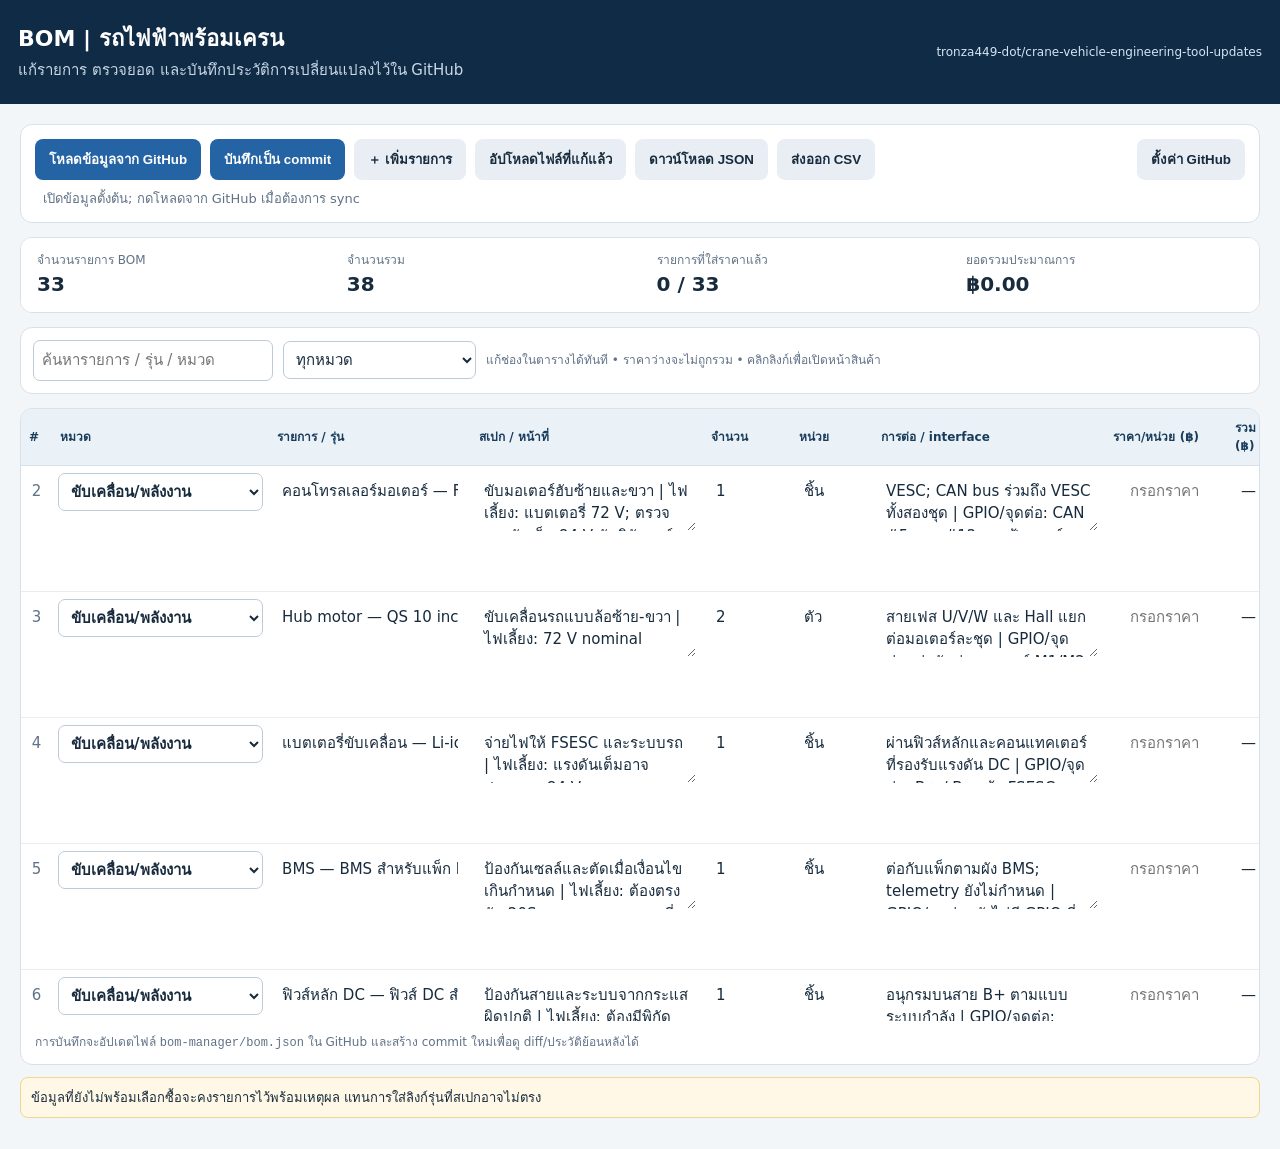
==== bom-manager/index.html @ 22870840 "BOM web: preserve manual category order, add reorder arrows and background refresh" ====
<!doctype html>
<html lang="th">
<head>
<meta charset="utf-8"><meta name="viewport" content="width=device-width,initial-scale=1">
<meta name="theme-color" content="#102b46"><title>BOM รถไฟฟ้าพร้อมเครน</title>
<style>
:root{--navy:#102b46;--blue:#2463a4;--pale:#edf4fa;--line:#d7e1eb;--ink:#172b3d;--muted:#607286;--gold:#fff0c2;--green:#e5f4e9;--red:#a73939}*{box-sizing:border-box}body{margin:0;background:#f3f6f9;color:var(--ink);font:15px/1.5 system-ui,-apple-system,"Segoe UI",sans-serif}.top{background:var(--navy);color:white;padding:22px max(18px,calc((100vw - 1440px)/2));display:flex;justify-content:space-between;align-items:center;gap:20px}.top h1{font-size:22px;margin:0}.top p{color:#c9d8e7;margin:4px 0 0}.wrap{max-width:1440px;margin:auto;padding:20px}.toolbar,.summary,.filters,.panel{background:white;border:1px solid var(--line);border-radius:12px}.toolbar{padding:14px;display:flex;gap:9px;align-items:center;flex-wrap:wrap}.toolbar .spacer{flex:1}.status{font-size:13px;color:var(--muted);padding:0 8px}.status.ok{color:#207342}.status.err{color:var(--red)}button{border:0;border-radius:8px;padding:10px 14px;font-weight:650;cursor:pointer;background:var(--blue);color:white}button.secondary{background:#e8eef4;color:var(--ink)}button.warn{background:#fff0ef;color:#8c2d2d}button:disabled{opacity:.5;cursor:wait}.summary{display:grid;grid-template-columns:repeat(4,1fr);gap:1px;overflow:hidden;margin:14px 0}.metric{padding:13px 16px;background:white}.metric span{display:block;color:var(--muted);font-size:12px}.metric strong{font-size:20px}.filters{padding:12px;display:flex;gap:10px;align-items:center;flex-wrap:wrap;margin:14px 0}input,select,textarea{font:inherit;color:var(--ink);border:1px solid #bdcbd9;border-radius:7px;padding:8px;background:white}input[type=search]{min-width:240px}.panel{overflow:hidden}.table-scroll{overflow:auto;max-height:68vh}table{border-collapse:separate;border-spacing:0;width:100%;min-width:1380px}th{background:#eaf1f7;color:#193c5b;font-size:12px;position:sticky;top:0;z-index:1;text-align:left;padding:10px 8px;border-bottom:1px solid var(--line)}td{padding:7px 6px;border-bottom:1px solid #e8edf2;vertical-align:top}tr:hover td{background:#f8fbfd}td input,td textarea{width:100%;min-width:70px;border-color:transparent;background:transparent;padding:6px}td select.category-pick{width:100%;min-width:205px;padding:8px;border:1px solid #bdcbd9;border-radius:7px;background:white;color:var(--ink);font-weight:600}td input:focus,td textarea:focus{background:white;border-color:#7fa9d1;outline:2px solid #d6e8f8}td .name{min-width:190px}td .spec{min-width:220px}td .notes{min-width:190px}td .link{min-width:190px}td .qty{width:76px}td .money{width:110px;text-align:right}.total{white-space:nowrap;text-align:right;font-variant-numeric:tabular-nums;padding:14px 8px}.rowno{text-align:center;color:var(--muted);padding:14px 6px;white-space:nowrap}.small{font-size:12px;color:var(--muted)}.foot{padding:12px 14px;color:var(--muted);font-size:12px}.modal-back{position:fixed;inset:0;background:#06152388;display:none;align-items:center;justify-content:center;padding:16px;z-index:10}.modal{background:white;border-radius:12px;max-width:560px;width:100%;padding:20px;box-shadow:0 18px 50px #0003}.modal h2{margin:0 0 8px}.modal label{display:block;margin:12px 0 4px;font-size:13px;font-weight:650}.modal input{width:100%}.modal .actions{display:flex;justify-content:flex-end;gap:8px;margin-top:16px}.notice{background:#fff8e6;border:1px solid #f0d78c;border-radius:8px;padding:10px;font-size:13px;margin:12px 0}.linkcell a{color:#0c5e9f;word-break:break-all}.hidden{display:none!important}@media(max-width:700px){.top{padding:16px;display:block}.top h1{font-size:19px}.wrap{padding:12px}.summary{grid-template-columns:repeat(2,1fr)}.status{width:100%;order:10}.toolbar .spacer{display:none}input[type=search]{width:100%}.table-scroll{max-height:none}}
</style>
</head>
<body>
<header class="top"><div><h1>BOM | รถไฟฟ้าพร้อมเครน</h1><p>แก้รายการ ตรวจยอด และบันทึกประวัติการเปลี่ยนแปลงไว้ใน GitHub</p></div><div id="repoBadge" class="small" style="color:#d4e4f4">tronza449-dot / crane-vehicle-engineering-tool-updates</div></header>
<main class="wrap">
 <section class="toolbar">
  <button id="loadBtn">โหลดข้อมูลจาก GitHub</button><button id="saveBtn">บันทึกเป็น commit</button><button class="secondary" id="addBtn">＋ เพิ่มรายการ</button><button class="secondary" id="uploadBtn">อัปโหลดไฟล์ที่แก้แล้ว</button><input id="filePick" type="file" class="hidden"><button class="secondary" id="jsonBtn">ดาวน์โหลด JSON</button><button class="secondary" id="csvBtn">ส่งออก CSV</button>
  <span class="spacer"></span><button class="secondary" id="settingsBtn">ตั้งค่า GitHub</button><span id="syncStatus" class="status">กำลังเตรียมรายการ…</span>
 </section>
 <section class="summary">
  <div class="metric"><span>จำนวนรายการ BOM</span><strong id="countMetric">—</strong></div><div class="metric"><span>จำนวนรวม</span><strong id="qtyMetric">—</strong></div><div class="metric"><span>รายการที่ใส่ราคาแล้ว</span><strong id="pricedMetric">—</strong></div><div class="metric"><span>ยอดรวมประมาณการ</span><strong id="totalMetric">—</strong></div>
 </section>
 <section class="filters"><input type="search" id="search" placeholder="ค้นหารายการ / รุ่น / หมวด"><select id="categoryFilter"><option value="">ทุกหมวด</option></select><span class="small">แก้ช่องในตารางได้ทันที • ราคาว่างจะไม่ถูกรวม • คลิกลิงก์เพื่อเปิดหน้าสินค้า</span></section>
 <section class="panel"><div class="table-scroll"><table><thead><tr><th>#</th><th>หมวด</th><th>รายการ / รุ่น</th><th>สเปก / หน้าที่</th><th>จำนวน</th><th>หน่วย</th><th>การต่อ / interface</th><th>ราคา/หน่วย (฿)</th><th>รวม (฿)</th><th>ลิงก์ซื้อ</th><th>สถานะ</th><th>หมายเหตุ</th><th></th></tr></thead><tbody id="bomBody"></tbody></table></div><div class="foot">การบันทึกจะอัปเดตไฟล์ <code>bom-manager/bom.json</code> ใน GitHub และสร้าง commit ใหม่เพื่อดู diff/ประวัติย้อนหลังได้</div></section>
 <div class="notice">ข้อมูลที่ยังไม่พร้อมเลือกซื้อจะคงรายการไว้พร้อมเหตุผล แทนการใส่ลิงก์รุ่นที่สเปกอาจไม่ตรง</div>
</main>
<div class="modal-back" id="settingsModal"><section class="modal"><h2>เชื่อมต่อ GitHub</h2><p class="small">ตั้งค่า repo/branch และ Personal Access Token สำหรับเขียน BOM ระบบจะเก็บ token ไว้ในหน่วยความจำของแท็บนี้เท่านั้น ไม่บันทึกลงไฟล์หรือ local storage</p><label for="repoInput">Repository (owner/name)</label><input id="repoInput" value="tronza449-dot/crane-vehicle-engineering-tool-updates"><label for="branchInput">Branch</label><input id="branchInput" value="main"><label for="pathInput">Path ของไฟล์ข้อมูล</label><input id="pathInput" value="bom-manager/bom.json"><label for="tokenInput">Fine-grained Personal Access Token</label><input id="tokenInput" type="password" autocomplete="off" placeholder="วาง token ที่มี Contents: Read and write"><div class="notice">สร้าง token ให้เข้าถึงเฉพาะ repository นี้ และให้สิทธิ์ Contents: Read and write เท่านั้น อย่าส่ง token ในแชตหรือใส่ในไฟล์โปรแกรม</div><div class="actions"><button class="secondary" id="cancelSettings">ปิด</button><button id="applySettings">ใช้การตั้งค่านี้</button></div></section></div>
<script>
'use strict';
const EMBEDDED_DATA={"schemaVersion":1,"project":"รถไฟฟ้าพร้อมเครน","updatedAt":"2026-10-10T11:33:31.879Z","currency":"THB","items":[{"id":"1","category":"อิเล็กทรอนิกส์/ควบคุม","name":"บอร์ดควบคุมหลัก — ESP32 DevKit ใช้โมดูล ESP-WROOM-32","spec":"อ่านรีโมทและเซนเซอร์, สั่งเอาต์พุต และสื่อสารกับ VESC | ไฟเลี้ยง: 3.3 V logic","qty":1,"unit":"ชิ้น","connection":"GPIO / I²C / CAN ผ่าน transceiver | GPIO/จุดต่อ: 21, 22, 26, 27 ใช้กับ BNO086; 25 = รีเลย์ buzzer; 33 = รีเลย์ไฟเตือน; 32 จอง; 16/17 เสนอ CAN","unitPrice":null,"link":"https://www.modulemore.com/product/128/esp32-wroom-32-dev-board-wifi-bt-ble-mcu","status":"เลือกบอร์ดแล้ว","notes":"ยืนยันรุ่น DevKit และผัง GPIO สุดท้าย"},{"id":"2","category":"ขับเคลื่อน/พลังงาน","name":"คอนโทรลเลอร์มอเตอร์ — Flipsky Dual FSESC75100 with Aluminum PCB","spec":"ขับมอเตอร์ฮับซ้ายและขวา | ไฟเลี้ยง: แบตเตอรี่ 72 V; ตรวจแรงดันเต็ม 84 V กับพิกัดบอร์ด","qty":1,"unit":"ชิ้น","connection":"VESC; CAN bus ร่วมถึง VESC ทั้งสองชุด | GPIO/จุดต่อ: CAN #5 และ #12 ตามป้ายบอร์ด; รายละเอียดสายต้องเช็กคู่มือรุ่น","unitPrice":null,"link":"https://flipsky.net/products/flipsky-dual-75100-with-aluminum-pcb-based-on-vesc-for-electric-skateboard-electric-scooter-ebike-speed-controller","status":"เลือกรุ่นแล้ว; สั่งจากผู้ผลิต","notes":"ยืนยันรุ่น/เฟิร์มแวร์/พิกัดกระแสและการต่อ CAN ของ Dual"},{"id":"3","category":"ขับเคลื่อน/พลังงาน","name":"Hub motor — QS 10 inch single-shaft, 1500 W, 72 V, 45H V2","spec":"ขับเคลื่อนรถแบบล้อซ้าย-ขวา | ไฟเลี้ยง: 72 V nominal","qty":2,"unit":"ตัว","connection":"สายเฟส U/V/W และ Hall แยกต่อมอเตอร์ละชุด | GPIO/จุดต่อ: ต่อกับช่องมอเตอร์ M1/M2 ของ FSESC","unitPrice":null,"link":"https://www.qsmotor.cc/QS205-Single-Shaft-Car-Hub-Motor45H-1500W-V2-Type-p.html","status":"เลือกสเปกแล้ว; สั่ง/ขอใบเสนอราคาจาก QS Motor","notes":"ยืนยันเอกสารรุ่นมอเตอร์และลำดับสาย Hall/เฟส"},{"id":"4","category":"ขับเคลื่อน/พลังงาน","name":"แบตเตอรี่ขับเคลื่อน — Li-ion 72 V (20S)","spec":"จ่ายไฟให้ FSESC และระบบรถ | ไฟเลี้ยง: แรงดันเต็มอาจประมาณ 84 V","qty":1,"unit":"ชิ้น","connection":"ผ่านฟิวส์หลักและคอนแทคเตอร์ที่รองรับแรงดัน DC | GPIO/จุดต่อ: B+ / B− เข้า FSESC ตามคู่มือ","unitPrice":null,"link":null,"status":"แนวทางเลือกแล้ว","notes":"ความจุ Ah, กระแสต่อเนื่อง/พีก, รูปแบบแพ็ก และผู้ขาย | ยังไม่มีลิงก์ซื้อ: ต้องกำหนด Ah, discharge current และแพ็ก/ผู้ผลิตก่อน"},{"id":"5","category":"ขับเคลื่อน/พลังงาน","name":"BMS — BMS สำหรับแพ็ก Li-ion 20S","spec":"ป้องกันเซลล์และตัดเมื่อเงื่อนไขเกินกำหนด | ไฟเลี้ยง: ต้องตรงกับ 20S และกระแสแบตเตอรี่","qty":1,"unit":"ชิ้น","connection":"ต่อกับแพ็กตามผัง BMS; telemetry ยังไม่กำหนด | GPIO/จุดต่อ: ยังไม่มี GPIO ที่ยืนยัน","unitPrice":null,"link":null,"status":"รุ่นยังไม่เลือก","notes":"กระแสต่อเนื่อง/พีก, balancing, วิธีอ่านข้อมูล | ยังไม่มีลิงก์ซื้อ: ต้องคำนวณ BMS 20S จากกระแสแพ็กและกำหนดการสื่อสารก่อน"},{"id":"6","category":"ขับเคลื่อน/พลังงาน","name":"ฟิวส์หลัก DC — ฟิวส์ DC สำหรับแบตเตอรี่ 72 V; รุ่น/ขนาด TBD","spec":"ป้องกันสายและระบบจากกระแสผิดปกติ | ไฟเลี้ยง: ต้องมีพิกัดแรงดัน DC สูงกว่าแรงดันแบตเตอรี่เต็ม","qty":1,"unit":"ชิ้น","connection":"อนุกรมบนสาย B+ ตามแบบระบบกำลัง | GPIO/จุดต่อ: แบตเตอรี่ B+ → ฟิวส์ → ระบบหลัก","unitPrice":null,"link":null,"status":"ต้องคำนวณก่อนเลือก","notes":"กระแสฟิวส์ตามสาย, BMS, FSESC และความสามารถตัดกระแส | ยังไม่มีลิงก์ซื้อ: ต้องคำนวณพิกัดฟิวส์จากสาย/กระแสลัดวงจรและแรงดัน DC ก่อน"},{"id":"7","category":"ขับเคลื่อน/พลังงาน","name":"คอนแทคเตอร์หลัก — คอนแทคเตอร์ DC; รุ่น/คอยล์ TBD","spec":"ตัด/ต่อไฟกำลังของระบบรถ | ไฟเลี้ยง: หน้าสัมผัสต้องรองรับแรงดัน DC ของแพ็ก","qty":1,"unit":"ชิ้น","connection":"Emergency stop ควบคุมวงจรคอยล์ ไม่ให้ปุ่ม E-stop รับกระแส traction โดยตรง | GPIO/จุดต่อ: วงจรคอยล์แยกจากขั้วกำลัง","unitPrice":null,"link":null,"status":"รุ่นยังไม่เลือก","notes":"พิกัด DC, กระแส, แรงดันคอยล์ และวงจร pre-charge | ยังไม่มีลิงก์ซื้อ: ต้องกำหนดกระแส DC, coil voltage และ pre-charge ก่อน"},{"id":"8","category":"ขับเคลื่อน/พลังงาน","name":"ปุ่ม Emergency stop — ปุ่ม E-stop แบบล็อกค้าง; รุ่น TBD","spec":"สั่งตัดคอยล์คอนแทคเตอร์เมื่อฉุกเฉิน | ไฟเลี้ยง: วงจรควบคุมแรงดันต่ำที่เหมาะกับคอยล์","qty":1,"unit":"ชิ้น","connection":"ต่ออนุกรมในวงจรคอยล์คอนแทคเตอร์ตามแบบที่ตรวจแล้ว | GPIO/จุดต่อ: ไม่ต่อเข้าขา GPIO เป็นอุปกรณ์ตัดกำลังหลัก","unitPrice":null,"link":null,"status":"ต้องเลือกอุปกรณ์","notes":"ชนิดหน้าสัมผัสและพิกัดวงจรคอยล์ | ยังไม่มีลิงก์ซื้อ: ต้องจับคู่หน้าสัมผัส E-stop กับคอยล์ contactor ที่เลือก"},{"id":"9","category":"อิเล็กทรอนิกส์/ควบคุม","name":"DC-DC 72 V → 5 V — AllNewStep A5330, 9–120 VDC input, 5 V 3 A output","spec":"จ่ายไฟให้ ESP32 และอุปกรณ์ 5 V | ไฟเลี้ยง: อินพุตต้องรองรับแรงดันแบตเตอรี่เต็ม","qty":1,"unit":"ชิ้น","connection":"ขาออก 5 V ไป VIN/5V ของ DevKit ตามข้อกำหนดบอร์ด | GPIO/จุดต่อ: ESP32 VIN/5V; GND ร่วมฝั่งควบคุม","unitPrice":null,"link":"https://www.allnewstep.com/product/5485/%E0%B9%82%E0%B8%A1%E0%B8%94%E0%B8%B9%E0%B8%A5%E0%B9%81%E0%B8%9B%E0%B8%A5%E0%B8%87%E0%B9%84%E0%B8%9F%E0%B8%A5%E0%B8%87-9-120vdc-%E0%B9%80%E0%B8%9B%E0%B9%87%E0%B8%99-5v-3a-dc-step-down-power-module-9-120vdc-wide-voltage-input-to-5v-high-c","status":"เลือกตัวอย่างรุ่นไว้; ยืนยันรุ่น","notes":"ตัวเลือกสินค้า: 5 V 3 A, input 9–120 VDC; 72 V Li-ion เต็มราว 84 V อยู่ในช่วง input ที่ระบุ. เป็น buck non-isolated; ตรวจพิกัดกระแสรวม/ความร้อนก่อนติดตั้ง."},{"id":"10","category":"อิเล็กทรอนิกส์/ควบคุม","name":"DC-DC 72 V → 12 V — AEI.th variant 16–120 VDC input, 12 V 3 A output","spec":"จ่ายไฟให้ไฟเตือน 12 V และโหลดควบคุมที่เหมาะสม | ไฟเลี้ยง: อินพุตต้องรองรับแรงดันแบตเตอรี่เต็ม","qty":1,"unit":"ชิ้น","connection":"จ่ายไฟให้ไฟเตือน; +12 V ผ่านฟิวส์สาขาและหน้าสัมผัส relay COM2/NO2 | GPIO/จุดต่อ: CH2 relay สั่งด้วย GPIO33; แยกจากแบตวินช์","unitPrice":null,"link":"https://shopee.co.th/Voltage-Regulator-Module-%E0%B9%82%E0%B8%A1%E0%B8%94%E0%B8%B9%E0%B8%A5%E0%B8%84%E0%B8%87%E0%B9%81%E0%B8%A3%E0%B8%87%E0%B8%94%E0%B8%B1%E0%B8%99-DC-DC-Buck-Step-Down-Converter-9-120V-to-5V-3A-16-120V-to-12V-3A-%E0%B8%A1%E0%B8%B5%E0%B8%82%E0%B8%AD%E0%B8%87%E0%B8%9E%E0%B8%A3%E0%B9%89%E0%B8%AD%E0%B8%A1%E0%B8%AA%E0%B9%88%E0%B8%87%21-i.117988183.19627205800","status":"เลือก option 12 V 3 A; ตรวจสเปก/ร้านก่อนซื้อ","notes":"เลือก option 12 V 3 A, input 16–120 V; non-isolated buck. ไฟเตือน 10 W ≈0.83 A nominal; ยืนยันกระแสเริ่มต้นและอุณหภูมิจริง. Relay contacts สวิตช์ +12 V; ห้ามป้อน 72 V เข้า relay/load branch."},{"id":"11","category":"อิเล็กทรอนิกส์/ควบคุม","name":"CAN transceiver — SN65HVD230","spec":"เชื่อม TWAI/CAN ของ ESP32 กับ CAN bus ของ VESC | ไฟเลี้ยง: VCC 3.3 V logic","qty":1,"unit":"ชิ้น","connection":"TXD/RXD ฝั่ง ESP32; CANH/CANL ต่อเป็นบัสคู่ | GPIO/จุดต่อ: GPIO16 TX และ GPIO17 RX เป็นการจัดสรรที่เสนอ; ต้องยืนยัน mapping ใน firmware","unitPrice":null,"link":"https://www.modulemore.com/product/2310/sn65hvd230-can-bus-transceiver-module","status":"รุ่นเลือกไว้; GPIO ยังเสนอ","notes":"ขา TX/RX บนบอร์ด transceiver และตำแหน่ง termination"},{"id":"12","category":"อิเล็กทรอนิกส์/ควบคุม","name":"IMU — BNO086","spec":"วัดทิศทาง/มุมเอียงเพื่อแสดงผลหรือแจ้งเตือน | ไฟเลี้ยง: ใช้แรงดันตาม breakout board","qty":1,"unit":"ชิ้น","connection":"I²C และขา INT/RST หากบอร์ดรองรับ | GPIO/จุดต่อ: SDA 21, SCL 22, RST 26, INT 27 ตามแบบเดิม","unitPrice":null,"link":"https://www.digikey.co.th/th/products/detail/sparkfun-electronics/22857/21443055","status":"เลือก breakout รุ่น BNO086; เลือกจาก DigiKey","notes":"ยืนยันรุ่น breakout, แรงดันจ่ายและชื่อขาจริง"},{"id":"13","category":"อิเล็กทรอนิกส์/ควบคุม","name":"ลิมิตสวิตช์ซ้าย-ขวา — OMRON D4N-112G","spec":"ตรวจสุดระยะหมุนเครนซ้ายและขวา | ไฟเลี้ยง: หน้าสัมผัสสวิตช์เป็น dry contact","qty":2,"unit":"ตัว","connection":"ใช้หน้าสัมผัส NC; ผ่าน optocoupler PC817 ตามแนวทางที่เลือกไว้ | GPIO/จุดต่อ: GPIO34 และ GPIO35 เป็นข้อเสนอปัจจุบัน","unitPrice":null,"link":"https://th.rs-online.com/web/p/limit-switches/6211521","status":"เลือกรุ่นแล้ว; RS มีรายการขาย","notes":"ทิศทางการกด, ขั้ว NC บนตัวจริง และทดสอบการหยุด"},{"id":"14","category":"อิเล็กทรอนิกส์/ควบคุม","name":"โมดูล Optocoupler — PC817 2-channel isolation module","spec":"แยกวงจรสัญญาณลิมิตสวิตช์จากฝั่ง ESP32 | ไฟเลี้ยง: ขา ESP32 3.3 V; ฝั่ง field ตามวงจรที่ออกแบบ","qty":1,"unit":"ชิ้น","connection":"หนึ่งช่องต่อหนึ่งลิมิต; ห้ามป้อน 12 V เข้า GPIO | GPIO/จุดต่อ: เอาต์พุตช่อง 1 → GPIO34; ช่อง 2 → GPIO35 (ข้อเสนอ)","unitPrice":null,"link":"https://www.ortech-online.com/product/2240/cm003-pc817-%E0%B9%82%E0%B8%A1%E0%B8%94%E0%B8%B9%E0%B8%A5%E0%B8%84%E0%B8%A7%E0%B8%9A%E0%B8%84%E0%B8%B8%E0%B8%A1%E0%B9%81%E0%B8%9A%E0%B8%9A%E0%B9%81%E0%B8%A2%E0%B8%81%E0%B8%81%E0%B8%A3%E0%B8%B2%E0%B8%A7%E0%B8%99%E0%B9%8C-2-%E0%B8%8A%E0%B9%88%E0%B8%AD%E0%B8%87-2-channel-optocoupler-isolation-optical-module-%E0%B8%AD%E0%B8%AD%E0%B8%9B%E0%B9%82%E0%B8%95%E0%B9%89%E0%B8%84%E0%B8%B1%E0%B8%9B%E0%B9%80","status":"เลือกโมดูล 2 ช่อง; ตรวจขั้ว/วงจรจริง","notes":"ตรวจผังขา IN/GND/OUT และตัวต้านทานบนโมดูลจริง"},{"id":"15","category":"อิเล็กทรอนิกส์/ควบคุม","name":"โมดูลรีเลย์ 3 ช่อง Optocoupler Isolation, High-trigger 3.3–7 V (SKU-00333)","spec":"รับคำสั่ง GPIO แล้วสั่งโหลดผ่านหน้าสัมผัสรีเลย์; ใช้ CH1 และ CH2, CH3 สำรอง | ไฟเลี้ยงบอร์ด: 5 V DC ที่ VCC; เผื่อกระแสเลี้ยงบอร์ดจาก DC-DC","qty":1,"unit":"ชิ้น","connection":"ESP32 GPIO25 → IN1 (CH1 buzzer); GPIO33 → IN2 (CH2 ไฟเตือน); logic GND → ESP32 GND ตามคู่มือโมดูล | โหลดต่อผ่าน COM/NO ของแต่ละช่อง; เว้น NC และ CH3","unitPrice":null,"link":"https://www.modulemore.com/product/333/relay-3ch-optocoupler-isolation-33v-5v","status":"เลือกแนวทาง/รุ่นแล้ว","notes":"ยืนยันขั้ว VCC/GND/IN และ COM/NO ตาม silk-screen ของบอร์ดจริง; โหลด DC ไม่เกิน 30 V, 7 A/ช่อง; แยกกราวด์โหลดกับ logic หากต้องการคง optocoupler isolation"},{"id":"16","category":"อิเล็กทรอนิกส์/ควบคุม","name":"ไฟเตือนหมุน DEXZON 4 นิ้ว, DC 12 V, 10 W, สีเหลือง","spec":"ไฟเตือนเมื่อระบบรถทำงาน/ตามสถานะโปรแกรม; กระแสคำนวณคร่าว ๆ 10 W ÷ 12 V ≈ 0.83 A","qty":1,"unit":"ชิ้น","connection":"12 V+ → ฟิวส์สาขาที่เลือกตามกระแสเริ่มต้น/สาย → COM2; NO2 → ไฟ +; ไฟ − → 12 V− | รีเลย์ CH2 ใช้ GPIO33; ห้ามต่อเข้ากับ 72 V","unitPrice":null,"link":"https://www.homepro.co.th/p/1236599","status":"ตัวเลือกที่คุยไว้","notes":"ตรวจพิกัดกระแสเริ่มต้นและวิธียึดโคมก่อนซื้อ; ฐานแม่เหล็กต้องยึดเพิ่มบนรถที่เคลื่อนที่; ฟิวส์และสายต้องเลือกตามกระแสจริง"},{"id":"17","category":"อิเล็กทรอนิกส์/ควบคุม","name":"Active buzzer TMB12A05, DC 3.3–5 V, <25 mA","spec":"ส่งเสียงเมื่อ ESP32 สั่งเตือน; เป็น active buzzer จึงส่งเสียงเมื่อจ่ายไฟ DC","qty":1,"unit":"ชิ้น","connection":"5 V+ (ฝั่งโหลด) → COM1; NO1 → buzzer +; buzzer − → 5 V− | รีเลย์ CH1 ใช้ GPIO25; ปล่อย NC ไว้","unitPrice":null,"link":"https://www.ab.in.th/product/1116/active-buzzer-%E0%B8%A5%E0%B8%B3%E0%B9%82%E0%B8%9E%E0%B8%87%E0%B8%AA%E0%B8%B1%E0%B8%8D%E0%B8%8D%E0%B8%B2%E0%B8%93-5v-tmb12a05","status":"ตัวเลือกที่คุยไว้","notes":"ใช้แหล่ง 5 V ตามสเปก buzzer; ถ้าต้องการแยก optocoupler เต็มรูปแบบ ห้ามรวมขั้วลบฝั่งโหลดกับ logic GND"},{"id":"18","category":"อิเล็กทรอนิกส์/ควบคุม","name":"เครื่องส่ง RC — FlySky FS-i6X","spec":"สั่งเดินหน้า/ถอยหลังและเลี้ยวรถแบบไร้สาย | ไฟเลี้ยง: แบตเตอรี่รีโมทตามรุ่น","qty":1,"unit":"ชุด/ตัว","connection":"วิทยุ 2.4 GHz ไปยัง receiver ที่เข้ากันได้ | GPIO/จุดต่อ: ช่อง RC → ESP32; mapping channel ยังไม่ยืนยัน","unitPrice":null,"link":"https://shopee.co.th/%E0%B8%A7%E0%B8%B4%E0%B8%97%E0%B8%A2%E0%B8%B8%E0%B8%9A%E0%B8%B1%E0%B8%87%E0%B8%84%E0%B8%B1%E0%B8%9A-Flysky-FS-i6X-2.4GHz10CH-%E0%B8%9E%E0%B8%A3%E0%B9%89%E0%B8%AD%E0%B8%A1%E0%B8%95%E0%B8%B1%E0%B8%A7%E0%B8%A3%E0%B8%B1%E0%B8%9A%E0%B8%AA%E0%B8%B1%E0%B8%8D%E0%B8%8D%E0%B8%B2%E0%B8%93-FS-iA6B-%E0%B9%81%E0%B8%A5%E0%B8%B0-FS-iA10B-%E0%B8%AA%E0%B8%B3%E0%B8%AB%E0%B8%A3%E0%B8%B1%E0%B8%9A%E0%B8%A3%E0%B8%96-%E0%B8%AE%E0%B8%AD-%E0%B9%80%E0%B8%84%E0%B8%A3%E0%B8%B7%E0%B9%88%E0%B8%AD%E0%B8%87%E0%B8%9A%E0%B8%B4%E0%B8%99-%E0%B9%82%E0%B8%94%E0%B8%A3%E0%B8%99%28%E0%B8%AA%E0%B9%88%E0%B8%87%E0%B8%88%E0%B8%B2%E0%B8%81%E0%B8%81%E0%B8%A3%E0%B8%B8%E0%B8%87%E0%B9%80%E0%B8%97%E0%B8%9E%29-i.553680739.26265727576","status":"ตัวเลือกที่แนะนำ; เลือกชุด FS-i6X + FS-iA6B","notes":"ยืนยัน transmitter และ failsafe settings"},{"id":"19","category":"อิเล็กทรอนิกส์/ควบคุม","name":"ตัวรับ RC — FlySky FS-iA6B (เลือกเป็นชุดคู่กับ FS-i6X)","spec":"รับคำสั่งจากรีโมทแล้วส่งให้ ESP32 | ไฟเลี้ยง: แรงดันตามคู่มือ receiver","qty":1,"unit":"ชุด/ตัว","connection":"แนะนำ output iBUS หาก receiver รุ่นที่เลือกมีให้ | GPIO/จุดต่อ: GPIO RX ยังไม่กำหนด","unitPrice":null,"link":"https://shopee.co.th/%E0%B8%A7%E0%B8%B4%E0%B8%97%E0%B8%A2%E0%B8%B8%E0%B8%9A%E0%B8%B1%E0%B8%87%E0%B8%84%E0%B8%B1%E0%B8%9A-Flysky-FS-i6X-2.4GHz10CH-%E0%B8%9E%E0%B8%A3%E0%B9%89%E0%B8%AD%E0%B8%A1%E0%B8%95%E0%B8%B1%E0%B8%A7%E0%B8%A3%E0%B8%B1%E0%B8%9A%E0%B8%AA%E0%B8%B1%E0%B8%8D%E0%B8%8D%E0%B8%B2%E0%B8%93-FS-iA6B-%E0%B9%81%E0%B8%A5%E0%B8%B0-FS-iA10B-%E0%B8%AA%E0%B8%B3%E0%B8%AB%E0%B8%A3%E0%B8%B1%E0%B8%9A%E0%B8%A3%E0%B8%96-%E0%B8%AE%E0%B8%AD-%E0%B9%80%E0%B8%84%E0%B8%A3%E0%B8%B7%E0%B9%88%E0%B8%AD%E0%B8%87%E0%B8%9A%E0%B8%B4%E0%B8%99-%E0%B9%82%E0%B8%94%E0%B8%A3%E0%B8%99%28%E0%B8%AA%E0%B9%88%E0%B8%87%E0%B8%88%E0%B8%B2%E0%B8%81%E0%B8%81%E0%B8%A3%E0%B8%B8%E0%B8%87%E0%B9%80%E0%B8%97%E0%B8%9E%29-i.553680739.26265727576","status":"ตัวเลือกที่แนะนำ; ยืนยันร้านส่งรุ่น FS-iA6B","notes":"ตรวจว่า receiver มี iBUS output ที่ใช้ได้จริง, ตั้ง failsafe ให้ตัดคำสั่งขับเมื่อสัญญาณหาย และทดสอบ output level ก่อนต่อ ESP32"},{"id":"20","category":"อิเล็กทรอนิกส์/ควบคุม","name":"บอร์ดจอ — Waveshare ESP32-S3-Touch-LCD-7B, 7-inch 1024×600","spec":"แสดงเปอร์เซ็นต์แบตเตอรี่บนรีโมท/จอ; ESP32-S3 รับ telemetry จาก ESP32 บนรถ","qty":1,"unit":"ชิ้น","connection":"ESP32 บนรถส่ง telemetry ไป ESP32-S3; วิธีส่งยังไม่เลือก | GPIO/จุดต่อ: ไม่ใช้ GPIO ของ ESP32 รถโดยตรง","unitPrice":null,"link":"https://www.waveshare.com/product/esp32-s3-lcd-7b.htm","status":"รุ่นระบุชัด; ยังเป็นตัวเลือก","notes":"บอร์ดมี ESP32-S3 ในตัว; ต้องกำหนดวิธีส่งข้อมูลและทดสอบการเชื่อมต่อก่อนซื้อ"},{"id":"21","category":"อิเล็กทรอนิกส์/ควบคุม","name":"วงจรวัดแบต/กระแส — โมดูลวัดแรงดัน/กระแสที่รองรับแพ็ก 72 V; รุ่น TBD","spec":"ให้ ESP32 ประเมินและแสดง % แบตเตอรี่ | ไฟเลี้ยง: ต้องทนแรงดันสูงสุดของแพ็กและแยกสัญญาณอย่างเหมาะสม","qty":1,"unit":"ชิ้น","connection":"ส่งข้อมูลเข้า ESP32 หรืออ่านจาก BMS หากมี protocol | GPIO/จุดต่อ: ขา ADC/การสื่อสารยังไม่กำหนด","unitPrice":null,"link":null,"status":"ต้องเลือกวิธีวัด","notes":"แนะนำกำหนดวิธีอ่านจาก BMS หรือ sensor ก่อนต่อแพ็กจริง | ยังไม่มีลิงก์ซื้อ: เลือกก่อนว่าจะอ่าน BMS หรือใช้ voltage/current sensor ที่ทน 84 V"},{"id":"22","category":"วินช์/เครน","name":"วินช์ DC — วินช์ 12 V, 1400 W ตามข้อมูลร้าน; รุ่นไม่ทราบ","spec":"ยก/ลดโหลดของเครน | ไฟเลี้ยง: 12 V; กำลังระบุ 1400 W","qty":1,"unit":"ชิ้น","connection":"ควบคุมขึ้น/ลงด้วยรีเลย์/คอนแทคเตอร์กลับขั้วหรือชุดควบคุมจากร้าน | GPIO/จุดต่อ: แยกจากการขับรถ; ยังไม่กำหนด GPIO","unitPrice":null,"link":null,"status":"สเปกร้านยังไม่พอระบุรุ่น","notes":"กระแสใช้งาน/กระแสติดขัด, remote, duty cycle, เบรก | ยังไม่มีลิงก์ซื้อ: ร้านยังไม่ระบุรุ่น/กระแส stall/duty cycle ของวินช์ 12 V 1400 W"},{"id":"23","category":"วินช์/เครน","name":"แบตเตอรี่วินช์แยก — แบตเตอรี่ 12 V แยกจากแบตเตอรี่รถ; รุ่น/ความจุ TBD","spec":"จ่ายกำลังให้วินช์ 12 V | ไฟเลี้ยง: 12 V","qty":1,"unit":"ชิ้น","connection":"ฟิวส์ใกล้ขั้วบวกและสายตามกระแสวินช์ | GPIO/จุดต่อ: ไม่ใช้ GPIO","unitPrice":null,"link":null,"status":"แนวทางเลือกไว้; รุ่นยังไม่เลือก","notes":"ชนิดแบต, Ah, กระแสจ่ายสูงสุดและการชาร์จ | ยังไม่มีลิงก์ซื้อ: ต้องกำหนดชนิดแบต 12 V, Ah และกระแสจ่ายสูงสุดให้ตรงวินช์"},{"id":"24","category":"วินช์/เครน","name":"ชุดควบคุมวินช์ — ชุดรีโมทมีสาย/ไร้สายจากร้าน หรือชุดคอนแทคเตอร์กลับขั้ว; รุ่น TBD","spec":"สั่งวินช์ขึ้น/ลง | ไฟเลี้ยง: พิกัดต้องตรงกับวินช์ 12 V 1400 W","qty":1,"unit":"ชิ้น","connection":"ใช้ชุดที่ผู้ขายยืนยันว่ารองรับรุ่นวินช์; ผังยังรอข้อมูล | GPIO/จุดต่อ: ยังไม่ต่อกับ GPIO รถ","unitPrice":null,"link":null,"status":"รอข้อมูลร้าน","notes":"รูปแบบสายควบคุม, พิกัดคอนแทคเตอร์และวิธีหยุดฉุกเฉิน | ยังไม่มีลิงก์ซื้อ: รอรุ่นวินช์และยืนยันชุดควบคุมขึ้น/ลงที่ผู้ขายรับรอง"},{"id":"25","category":"วินช์/เครน","name":"มอเตอร์หมุนเครนและไดรเวอร์ — ยังไม่สรุปรุ่น; Cytron MDDS60 เคยถูกพูดถึงแต่ยังไม่ยืนยัน","spec":"หมุนฐานเครนซ้าย/ขวา | ไฟเลี้ยง: แรงดัน/กำลัง TBD","qty":1,"unit":"ชิ้น","connection":"ต้องจับคู่ driver กับชนิดมอเตอร์และกระแส stall | GPIO/จุดต่อ: ลิมิตซ้าย/ขวา GPIO34/35 เป็นข้อเสนอ","unitPrice":null,"link":null,"status":"ยังไม่เลือก","notes":"รุ่นมอเตอร์, แรงดัน, กระแส stall, วิธีเบรก | ยังไม่มีลิงก์ซื้อ: ต้องระบุชนิด/แรงดัน/กระแส stall มอเตอร์หมุนเครนก่อนเลือก driver"},{"id":"26","category":"โครงสร้างเครื่องกล","name":"โครงรถ — กรอบเป้าหมายประมาณ 1500 × 1000 mm; เหล็กกล่อง","spec":"รองรับแบตเตอรี่ ชุดขับและเครน | ไฟเลี้ยง: ไม่เกี่ยวกับไฟเลี้ยง","qty":1,"unit":"ชุด","connection":"ยึด hub motor และล้อรองรับตามแบบกล | GPIO/จุดต่อ: ไม่มี GPIO","unitPrice":null,"link":null,"status":"แบบโครงยังพัฒนา","notes":"ขนาด/ความหนา/เกรดเหล็กและจุดยึดจริง | สั่งทำตามแบบ; ไม่ใช่อุปกรณ์สำเร็จรูป"},{"id":"27","category":"โครงสร้างเครื่องกล","name":"ล้อและชุดรองรับ — Hub tire 3.0-10; ล้อรองรับ 16 inch ตามแนวทางล่าสุด","spec":"เคลื่อนที่และรองรับน้ำหนักรถ | ไฟเลี้ยง: ไม่เกี่ยวกับไฟเลี้ยง","qty":4,"unit":"ล้อ","connection":"hub motor สองล้อขับ + ล้อรองรับสองล้อ ตามแบบที่พัฒนา | GPIO/จุดต่อ: ไม่มี GPIO","unitPrice":null,"link":null,"status":"สเปกเป้าหมาย","notes":"ยืนยันขนาดเพลา/ดุมและตำแหน่งติดตั้ง | ยังไม่มีลิงก์ซื้อ: ต้องยืนยันเพลา/ดุมและพิกัดรับน้ำหนัก"},{"id":"28","category":"โครงสร้างเครื่องกล","name":"เครนและตะกร้า — เครนยกของพร้อมตะกร้ารับโหลด; แบบ/พิกัดยังพัฒนา","spec":"ยกและขนย้ายโหลด | ไฟเลี้ยง: ไม่เกี่ยวกับไฟเลี้ยง","qty":1,"unit":"ชุด","connection":"ติดตั้งบนโครงรถ; ต้องตรวจเสถียรภาพและพิกัดยก | GPIO/จุดต่อ: ลิมิตหมุนเป็น GPIO34/35 ข้อเสนอ","unitPrice":null,"link":null,"status":"แบบยังไม่สรุป","notes":"น้ำหนักเครน พิกัดยก ระยะเอื้อม และจุดยึด | สั่งทำตามแบบ; ต้องกำหนดพิกัดยกและระยะเอื้อมก่อนทำแบบ"},{"id":"29","category":"สายไฟ/อุปกรณ์ประกอบ","name":"Inline mini blade fuse holder Littelfuse 0FHM0003ZXJS, 18 AWG","spec":"ติดตั้งอนุกรมบน +12 V ก่อน COM2","qty":1,"unit":"ชิ้น","connection":"ใส่ mini blade fuse; วางใกล้แหล่งจ่าย","unitPrice":null,"link":"https://www.digikey.co.th/en/products/detail/littelfuse-commercial-vehicle-products/0FHM0003ZXJS/29571868","status":"ตัวเลือกที่เลือก","notes":"holder ระบุ 18 AWG; ตรวจรูปแบบฟิวส์ให้ตรงกับ holder"},{"id":"30","category":"สายไฟ/อุปกรณ์ประกอบ","name":"Mini blade fuse 2 A","spec":"ค่าตั้งต้นสำหรับโหลด beacon 0.83 A nominal; ยังต้องทดสอบ inrush","qty":1,"unit":"ชิ้น","connection":"ใส่ใน holder สาย +12 V ของ beacon","unitPrice":null,"link":"https://www.c-hamtec.com/category/67/%E0%B8%9F%E0%B8%B4%E0%B8%A7%E0%B8%AA%E0%B9%8C%E0%B9%81%E0%B8%A5%E0%B8%B0-fuse-tap","status":"ค่าเริ่มต้นชั่วคราว","notes":"หน้า category มี Mini Fuse หลายค่า รวม 2 A; เลือก Mini 2 A. ถ้าขาดตอนเปิดไฟ ให้ตรวจ inrush และเลือกค่าตามคู่มือ/สาย ไม่เพิ่มค่าโดยเดา"},{"id":"31","category":"สายไฟ/อุปกรณ์ประกอบ","name":"Twin cable 2C×18 AWG (0.75 mm²), copper, 2 m","spec":"ใช้เดินโหลด 12 V beacon ในช่วงสั้นและมีการป้องกัน","qty":1,"unit":"ชิ้น","connection":"สายแดงเป็น +12 V ผ่าน fuse/relay; สายดำเป็น return ไป 12 V−","unitPrice":null,"link":"https://shopee.co.th/-2-%E0%B9%80%E0%B8%A1%E0%B8%95%E0%B8%A3-JSL-239-%E0%B8%AA%E0%B8%B2%E0%B8%A2%E0%B9%84%E0%B8%9F%E0%B8%84%E0%B8%B9%E0%B9%88-%E0%B8%94%E0%B8%B3-%E0%B9%81%E0%B8%94%E0%B8%87-2Cx18AWG-UL2468-Twin-Cable-Dynaom-%E0%B8%AA%E0%B8%B2%E0%B8%A2%E0%B8%97%E0%B8%AD%E0%B8%87%E0%B9%81%E0%B8%97%E0%B9%89-%E0%B9%84%E0%B8%9FDC-%E0%B8%95%E0%B9%88%E0%B8%AD%E0%B8%A5%E0%B8%B3%E0%B9%82%E0%B8%9E%E0%B8%87-%E0%B8%82%E0%B8%99%E0%B8%B2%E0%B8%94-18-AWG-0.75-sq.mm-8...-i.95326684.25421059661","status":"ตัวเลือกที่เลือก","notes":"เลือกความยาวตามระยะติดตั้ง; บริเวณโดนน้ำ/สั่นสะเทือนใช้สายยานยนต์และปลอกป้องกัน"},{"id":"32","category":"สายไฟ/อุปกรณ์ประกอบ","name":"Dupont jumper wire set, 2.54 mm","spec":"ใช้กับสายสัญญาณ ESP32 ↔ relay input","qty":1,"unit":"ชิ้น","connection":"GPIO25→IN1; GPIO33→IN2; GND logic→GND logic","unitPrice":null,"link":"https://www.allnewstep.com/product/136/%E0%B8%AA%E0%B8%B2%E0%B8%A2%E0%B9%84%E0%B8%9F-%E0%B8%88%E0%B8%B1%E0%B8%A1%E0%B9%80%E0%B8%9B%E0%B8%AD%E0%B8%A3%E0%B9%8C-%E0%B8%9C%E0%B8%B9%E0%B9%89-%E0%B9%80%E0%B8%A1%E0%B8%B5%E0%B8%A2-jumper-wire-%E0%B8%AA%E0%B8%B2%E0%B8%A2%E0%B9%81%E0%B8%9E-%E0%B8%9C%E0%B8%B9%E0%B9%89-%E0%B9%80%E0%B8%A1%E0%B8%B5%E0%B8%A2-%E0%B8%A2%E0%B8%B2%E0%B8%A7-20cm-40-%E0%B9%80%E0%B8%AA%E0%B9%89%E0%B8%99","status":"ตัวเลือกที่เลือก","notes":"เลือกหัว male/female ตามขั้ว header ของ relay board จริง; jumper ใช้เฉพาะ signal ไม่ใช้เดินกระแส beacon"},{"id":"33","category":"สายไฟ/อุปกรณ์ประกอบ","name":"2-pin automotive quick connector for 18–20 AWG (optional)","spec":"ถอดเปลี่ยน beacon ได้สะดวก","qty":1,"unit":"ชิ้น","connection":"ใส่คั่นระหว่าง harness รถกับสาย beacon","unitPrice":null,"link":"https://www.thianthong.com/2-pin-quick-wire-connector-for-car-led-wiring-18-20-awg-low-coltage-dc-12v-24v.html","status":"อุปกรณ์เสริม","notes":"เลือกคู่ปลั๊กให้ครบ และยืนยันพิกัดกระแส/การป้องกันน้ำก่อนติดตั้ง"}]};
const DEFAULTS={repo:'tronza449-dot/crane-vehicle-engineering-tool-updates',branch:'main',path:'bom-manager/bom.json'};
let cfg={...DEFAULTS},token='',doc={schemaVersion:1,project:'รถไฟฟ้าพร้อมเครน',currency:'THB',items:[]},remoteSha=null,dirty=false;
const $=s=>document.querySelector(s), money=n=>new Intl.NumberFormat('th-TH',{style:'currency',currency:'THB',maximumFractionDigits:2}).format(Number(n)||0);
function setStatus(msg,kind=''){const e=$('#syncStatus');e.textContent=msg;e.className='status '+kind}
function persistDraft(){try{localStorage.setItem('bom-manager-draft',JSON.stringify(doc));localStorage.setItem('bom-manager-config',JSON.stringify(cfg))}catch{}}
function markDirty(row){dirty=true;setStatus('มีการแก้ไขที่ยังไม่บันทึก','');persistDraft();if(row){const i=Number(row.dataset.i),x=doc.items[i];row.querySelector('.total').textContent=x.unitPrice==null||x.unitPrice===''?'—':money((Number(x.qty)||0)*(Number(x.unitPrice)||0))}updateMetrics()}
function escapeHtml(s){return String(s??'').replace(/[&<>"']/g,c=>({'&':'&amp;','<':'&lt;','>':'&gt;','"':'&quot;',"'":'&#39;'}[c]))}
const engineeringCategoryOrder=['โครงสร้างและเครื่องกล','ระบบขับเคลื่อน','แบตเตอรี่และไฟฟ้ากำลัง','ระบบควบคุมและสื่อสาร','เซนเซอร์และความปลอดภัย','ระบบเครนและวินช์','สายไฟและอุปกรณ์ติดตั้ง'];
function categoryRank(value){const i=engineeringCategoryOrder.indexOf(value);return i===-1?engineeringCategoryOrder.length:i}
function categories(){return [...new Set(doc.items.map(x=>x.category).filter(Boolean))].sort((a,b)=>categoryRank(a)-categoryRank(b)||a.localeCompare(b,'th'))}
function updateMetrics(){const priced=doc.items.filter(x=>x.unitPrice!=null&&x.unitPrice!==''&&Number.isFinite(Number(x.unitPrice)));$('#countMetric').textContent=doc.items.length;$('#qtyMetric').textContent=doc.items.reduce((a,x)=>a+(Number(x.qty)||0),0);$('#pricedMetric').textContent=`${priced.length} / ${doc.items.length}`;$('#totalMetric').textContent=money(priced.reduce((a,x)=>a+(Number(x.qty)||0)*(Number(x.unitPrice)||0),0))}
function render(){const q=$('#search').value.trim().toLowerCase(),cat=$('#categoryFilter').value;const cats=categories();const old=$('#categoryFilter').value;$('#categoryFilter').innerHTML='<option value="">ทุกหมวด</option>'+cats.map(c=>`<option>${escapeHtml(c)}</option>`).join('');$('#categoryFilter').value=cats.includes(old)?old:'';
 const rows=doc.items.filter(x=>(!cat||x.category===cat)&&(!q||[x.category,x.name,x.spec,x.notes,x.status,x.connection].join(' ').toLowerCase().includes(q))).sort((a,b)=>categoryRank(a.category)-categoryRank(b.category)||(a.category||'').localeCompare(b.category||'','th'));
 const categoryChoices=[...new Set([...engineeringCategoryOrder,'อื่น ๆ / รอจัดหมวด',...categories()])];
 $('#bomBody').innerHTML=rows.map(item=>{const idx=doc.items.indexOf(item);return `<tr data-i="${idx}"><td class="rowno">${idx+1}</td><td><select class="category-pick" data-k="category" aria-label="เลือกหมวดอุปกรณ์">${categoryChoices.map(c=>`<option value="${escapeHtml(c)}"${c===(item.category||'อื่น ๆ / รอจัดหมวด')?' selected':''}>${escapeHtml(c)}</option>`).join('')}</select></td><td><input class="name" data-k="name" value="${escapeHtml(item.name)}"></td><td><textarea class="spec" rows="2" data-k="spec">${escapeHtml(item.spec)}</textarea></td><td><input class="qty" type="number" min="0" step="any" data-k="qty" value="${Number(item.qty)||0}"></td><td><input data-k="unit" value="${escapeHtml(item.unit)}"></td><td><textarea class="spec" rows="2" data-k="connection">${escapeHtml(item.connection)}</textarea></td><td><input class="money" type="number" min="0" step="0.01" data-k="unitPrice" value="${item.unitPrice==null?'':Number(item.unitPrice)}" placeholder="กรอกราคา"></td><td class="total">${item.unitPrice==null||item.unitPrice===''?'—':money(Number(item.qty)*Number(item.unitPrice))}</td><td><input class="link" data-k="link" value="${escapeHtml(item.link)}" placeholder="URL สินค้า"><div class="linkcell">${/^https?:\/\//i.test(item.link||'')?`<a href="${escapeHtml(item.link)}" target="_blank" rel="noopener">เปิดลิงก์ ↗</a>`:''}</div></td><td><input data-k="status" value="${escapeHtml(item.status)}"></td><td><textarea class="notes" rows="2" data-k="notes">${escapeHtml(item.notes)}</textarea></td><td><button class="secondary move-up" title="เลื่อนรายการขึ้นในหมวด" aria-label="เลื่อนขึ้น">↑</button> <button class="secondary move-down" title="เลื่อนรายการลงในหมวด" aria-label="เลื่อนลง">↓</button> <button class="warn delete" title="ลบรายการ">ลบ</button></td></tr>`}).join('');
 updateMetrics();
}
function syncDraft(){persistDraft();dirty=true;setStatus('บันทึกฉบับร่างไว้ในเครื่องแล้ว — ยังไม่ส่ง GitHub','')}
function url(path=''){const p=(path||cfg.path).split('/').map(encodeURIComponent).join('/');return `https://api.github.com/repos/${cfg.repo}/contents/${p}?ref=${encodeURIComponent(cfg.branch)}`}
function headers(){const h={Accept:'application/vnd.github+json','X-GitHub-Api-Version':'2022-11-28'};if(token)h.Authorization=`Bearer ${token}`;return h}
function decodeBase64(b64){const bin=atob((b64||'').replace(/\n/g,''));const bytes=Uint8Array.from(bin,c=>c.charCodeAt(0));return new TextDecoder().decode(bytes)}
function encodeBase64(text){const bytes=new TextEncoder().encode(text);let bin='';for(let i=0;i<bytes.length;i+=0x8000)bin+=String.fromCharCode(...bytes.subarray(i,i+0x8000));return btoa(bin)}
function encodeBytes(bytes){let bin='';for(let i=0;i<bytes.length;i+=0x8000)bin+=String.fromCharCode(...bytes.subarray(i,i+0x8000));return btoa(bin)}
async function loadRemote(){setStatus('กำลังอ่านข้อมูลจาก GitHub…');$('#loadBtn').disabled=true;try{const res=await fetch(url(),{headers:headers(),cache:'no-store'});if(dirty&&!confirm('มีการแก้ไขที่ยังไม่บันทึก ต้องการโหลดทับฉบับที่แก้ไว้หรือไม่?')){setStatus('ยกเลิกการโหลด; เก็บฉบับแก้ไขไว้','');return}if(!res.ok)throw new Error(res.status===404?'ไม่พบไฟล์ข้อมูลใน repo':`GitHub ตอบกลับ ${res.status}`);const raw=await res.json();if(!dirty&&remoteSha===raw.sha){setStatus('ข้อมูล GitHub ล่าสุดแล้ว','ok');return}remoteSha=raw.sha;doc=JSON.parse(decodeBase64(raw.content));if(!Array.isArray(doc.items))throw new Error('รูปแบบข้อมูล BOM ไม่ถูกต้อง');dirty=false;render();persistDraft();setStatus(`โหลดจาก GitHub แล้ว • ${doc.items.length} รายการ`,'ok')}catch(e){setStatus(`โหลดไม่สำเร็จ: ${e.message}`,'err')}finally{$('#loadBtn').disabled=false}}
function diffSummary(){const old=JSON.parse(localStorage.getItem('bom-manager-last-saved')||'null');if(!old)return `BOM: update (${doc.items.length} รายการ)`;const before=new Map((old.items||[]).map(x=>[String(x.id),x]));let added=0,changed=0,removed=0;for(const x of doc.items){if(!before.has(String(x.id)))added++;else if(JSON.stringify(before.get(String(x.id)))!==JSON.stringify(x))changed++}const now=new Set(doc.items.map(x=>String(x.id)));for(const x of old.items||[])if(!now.has(String(x.id)))removed++;return `BOM: +${added} เพิ่ม, ${changed} แก้, ${removed} ลบ`}
async function saveRemote(){if(!token){openSettings();setStatus('ใส่ token เพื่อบันทึกเข้า GitHub','err');return}const b=$('#saveBtn');b.disabled=true;setStatus('กำลังบันทึกและสร้าง commit…');try{if(!remoteSha){const get=await fetch(url(),{headers:headers()});if(!get.ok)throw new Error(`อ่านไฟล์ปัจจุบันไม่ได้ (${get.status})`);remoteSha=(await get.json()).sha}doc.updatedAt=new Date().toISOString();const body={message:diffSummary(),content:encodeBase64(JSON.stringify(doc,null,2)+'\n'),sha:remoteSha,branch:cfg.branch};const res=await fetch(url('').split('?')[0],{method:'PUT',headers:{...headers(),'Content-Type':'application/json'},body:JSON.stringify(body)});const result=await res.json();if(!res.ok)throw new Error(result.message||`GitHub ตอบกลับ ${res.status}`);remoteSha=result.content?.sha||null;dirty=false;localStorage.setItem('bom-manager-last-saved',JSON.stringify(doc));persistDraft();setStatus('บันทึกสำเร็จ • commit '+(result.commit?.sha||'สร้างแล้ว').slice(0,7),'ok');if(result.commit?.html_url){const a=document.createElement('a');a.href=result.commit.html_url;a.target='_blank';a.rel='noopener';a.textContent='เปิด commit';a.style.marginLeft='8px';$('#syncStatus').append(a)}}catch(e){setStatus(`บันทึกไม่สำเร็จ: ${e.message}`,'err')}finally{b.disabled=false}}
async function uploadFileToGitHub(file){if(!token){openSettings();setStatus('ใส่ token ก่อนอัปโหลดไฟล์','err');return}if(file.size>90*1024*1024){setStatus('ไฟล์ใหญ่เกิน 90 MB สำหรับการอัปโหลดนี้','err');return}const path=prompt('ระบุ path ใน GitHub ที่จะบันทึกไฟล์',`bom-manager/${file.name}`);if(!path)return;if(path.startsWith('/')||path.split('/').includes('..')){setStatus('path ไม่ถูกต้อง','err');return}setStatus('กำลังตรวจไฟล์บน GitHub…');try{const get=await fetch(url(path),{headers:headers()});let sha=null;if(get.ok){const existing=await get.json();sha=existing.sha;if(!confirm(`ไฟล์ ${path} มีอยู่แล้ว ต้องการแทนที่และสร้าง commit หรือไม่?`))return}else if(get.status!==404)throw new Error(`ตรวจไฟล์ไม่สำเร็จ (${get.status})`);const bytes=new Uint8Array(await file.arrayBuffer());const body={message:`Upload updated file: ${path}`,content:encodeBytes(bytes),branch:cfg.branch};if(sha)body.sha=sha;const put=await fetch(url(path).split('?')[0],{method:'PUT',headers:{...headers(),'Content-Type':'application/json'},body:JSON.stringify(body)});const result=await put.json();if(!put.ok)throw new Error(result.message||`GitHub ตอบกลับ ${put.status}`);setStatus(`อัปโหลดสำเร็จ • ${path} • commit ${(result.commit?.sha||'').slice(0,7)}`,'ok');if(result.commit?.html_url){const a=document.createElement('a');a.href=result.commit.html_url;a.target='_blank';a.rel='noopener';a.textContent='เปิด commit';a.style.marginLeft='8px';$('#syncStatus').append(a)}}catch(e){setStatus(`อัปโหลดไม่สำเร็จ: ${e.message}`,'err')}}
function openSettings(){const saved=JSON.parse(localStorage.getItem('bom-manager-config')||'{}');cfg={...DEFAULTS,...saved};$('#repoInput').value=cfg.repo;$('#branchInput').value=cfg.branch;$('#pathInput').value=cfg.path;$('#tokenInput').value='';$('#settingsModal').style.display='flex'}
function download(name,data,type){const blob=new Blob([data],{type}),a=document.createElement('a');a.href=URL.createObjectURL(blob);a.download=name;a.click();setTimeout(()=>URL.revokeObjectURL(a.href),500)}
function csv(){const cols=['id','category','name','spec','qty','unit','connection','unitPrice','total','link','status','notes'];const quote=v=>'"'+String(v??'').replace(/"/g,'""')+'"';const lines=[cols.join(','),...doc.items.map(x=>cols.map(k=>quote(k==='total'?(x.unitPrice==null?'':Number(x.qty)*Number(x.unitPrice)):x[k])).join(','))];download('bom.csv','\ufeff'+lines.join('\r\n'),'text/csv;charset=utf-8')}
$('#bomBody').addEventListener('input',e=>{const el=e.target.closest('[data-k]');if(!el||el.dataset.k==='category')return;const tr=el.closest('tr'),item=doc.items[Number(tr.dataset.i)],key=el.dataset.k;item[key]=key==='qty'||key==='unitPrice'?(el.value===''?null:Number(el.value)):el.value;markDirty(tr)});
$('#bomBody').addEventListener('change',e=>{const el=e.target.closest('select[data-k="category"]');if(!el)return;const row=el.closest('tr'),item=doc.items[Number(row.dataset.i)];if(!item||item.category===el.value)return;item.category=el.value;markDirty(row);render()});
$('#bomBody').addEventListener('click',e=>{const move=e.target.closest('.move-up,.move-down');if(move){const tr=move.closest('tr'),visible=[...$('#bomBody').querySelectorAll('tr[data-i]')],pos=visible.indexOf(tr);const next=visible[pos+(move.classList.contains('move-up')?-1:1)];if(!next){setStatus('รายการอยู่สุดลำดับแล้ว');return}const a=Number(tr.dataset.i),b=Number(next.dataset.i);if(doc.items[a].category!==doc.items[b].category){setStatus('การเรียงข้ามหมวด ให้เปลี่ยนลำดับใน Desktop โหมดแสดงรายการต่อเนื่อง');return}[doc.items[a],doc.items[b]]=[doc.items[b],doc.items[a]];markDirty();render();setStatus('เปลี่ยนลำดับแล้ว • กดบันทึก Commit เพื่อซิงก์ทุกเครื่อง');return}const btn=e.target.closest('.delete');if(!btn)return;const i=Number(btn.closest('tr').dataset.i);if(confirm(`ลบรายการ “${doc.items[i].name}” ใช่ไหม?`)){doc.items.splice(i,1);markDirty();render()}});
$('#search').addEventListener('input',render);$('#categoryFilter').addEventListener('change',render);$('#loadBtn').onclick=loadRemote;$('#saveBtn').onclick=saveRemote;$('#uploadBtn').onclick=()=>$('#filePick').click();$('#filePick').onchange=e=>{const f=e.target.files?.[0];if(f)uploadFileToGitHub(f);e.target.value=''};$('#settingsBtn').onclick=openSettings;$('#cancelSettings').onclick=()=>$('#settingsModal').style.display='none';$('#applySettings').onclick=()=>{const repo=$('#repoInput').value.trim(),branch=$('#branchInput').value.trim(),path=$('#pathInput').value.trim();if(!/^[\w.-]+\/[\w.-]+$/.test(repo)||!branch||!path){alert('ตรวจ owner/repository, branch และ path อีกครั้ง');return}cfg={repo,branch,path};token=$('#tokenInput').value.trim();localStorage.setItem('bom-manager-config',JSON.stringify(cfg));$('#repoBadge').textContent=repo;remoteSha=null;$('#settingsModal').style.display='none';setStatus(token?'เชื่อมต่อ token ในแท็บนี้แล้ว':'ตั้งค่า repo แล้ว; โหลดได้ แต่ต้องใส่ token ก่อนบันทึก','ok')};$('#addBtn').onclick=()=>{doc.items.push({id:String(doc.items.length+1),category:'อื่น ๆ / รอจัดหมวด',name:'รายการใหม่',spec:'',qty:1,unit:'ชิ้น',connection:'',unitPrice:null,link:'',status:'ยังไม่เลือก',notes:''});markDirty();render()};$('#jsonBtn').onclick=()=>download('bom.json',JSON.stringify(doc,null,2)+'\n','application/json');$('#csvBtn').onclick=csv;
(async()=>{try{const cfgSaved=JSON.parse(localStorage.getItem('bom-manager-config')||'{}');cfg={...DEFAULTS,...cfgSaved};$('#repoBadge').textContent=cfg.repo;const r=await fetch(url(),{cache:'no-store'});if(!r.ok)throw Error('offline');const j=await r.json();remoteSha=j.sha;const remote=JSON.parse(decodeBase64(j.content));const draftRaw=localStorage.getItem('bom-manager-draft');doc=remote;dirty=false;if(draftRaw){const draft=JSON.parse(draftRaw);if(JSON.stringify(draft.items)!==JSON.stringify(remote.items)&&confirm('พบฉบับร่างที่ยังไม่บันทึกจากครั้งก่อน ต้องการกู้คืนหรือไม่?')){doc=draft;dirty=true;setStatus('กู้คืนฉบับร่างในเครื่องแล้ว — ยังไม่ส่ง GitHub','')}else{setStatus(`โหลด BOM จาก GitHub แล้ว • ${doc.items.length} รายการ`,'ok')}}else{setStatus(`โหลด BOM จาก GitHub แล้ว • ${doc.items.length} รายการ`,'ok')}localStorage.setItem('bom-manager-last-saved',JSON.stringify(remote));persistDraft()}catch{try{const draft=localStorage.getItem('bom-manager-draft');if(draft){doc=JSON.parse(draft);setStatus('เปิดฉบับร่างที่บันทึกไว้ในเครื่อง','')}else{doc=structuredClone(EMBEDDED_DATA);setStatus('เปิดข้อมูลตั้งต้น; กดโหลดจาก GitHub เมื่อต้องการ sync','')}}catch(e){setStatus('อ่านข้อมูลเริ่มต้นไม่สำเร็จ','err')}}render()})();
 // Check GitHub automatically while the page stays active.
 setInterval(()=>{if(!dirty&&!document.hidden)loadRemote()},120000);
</script>
</body></html>
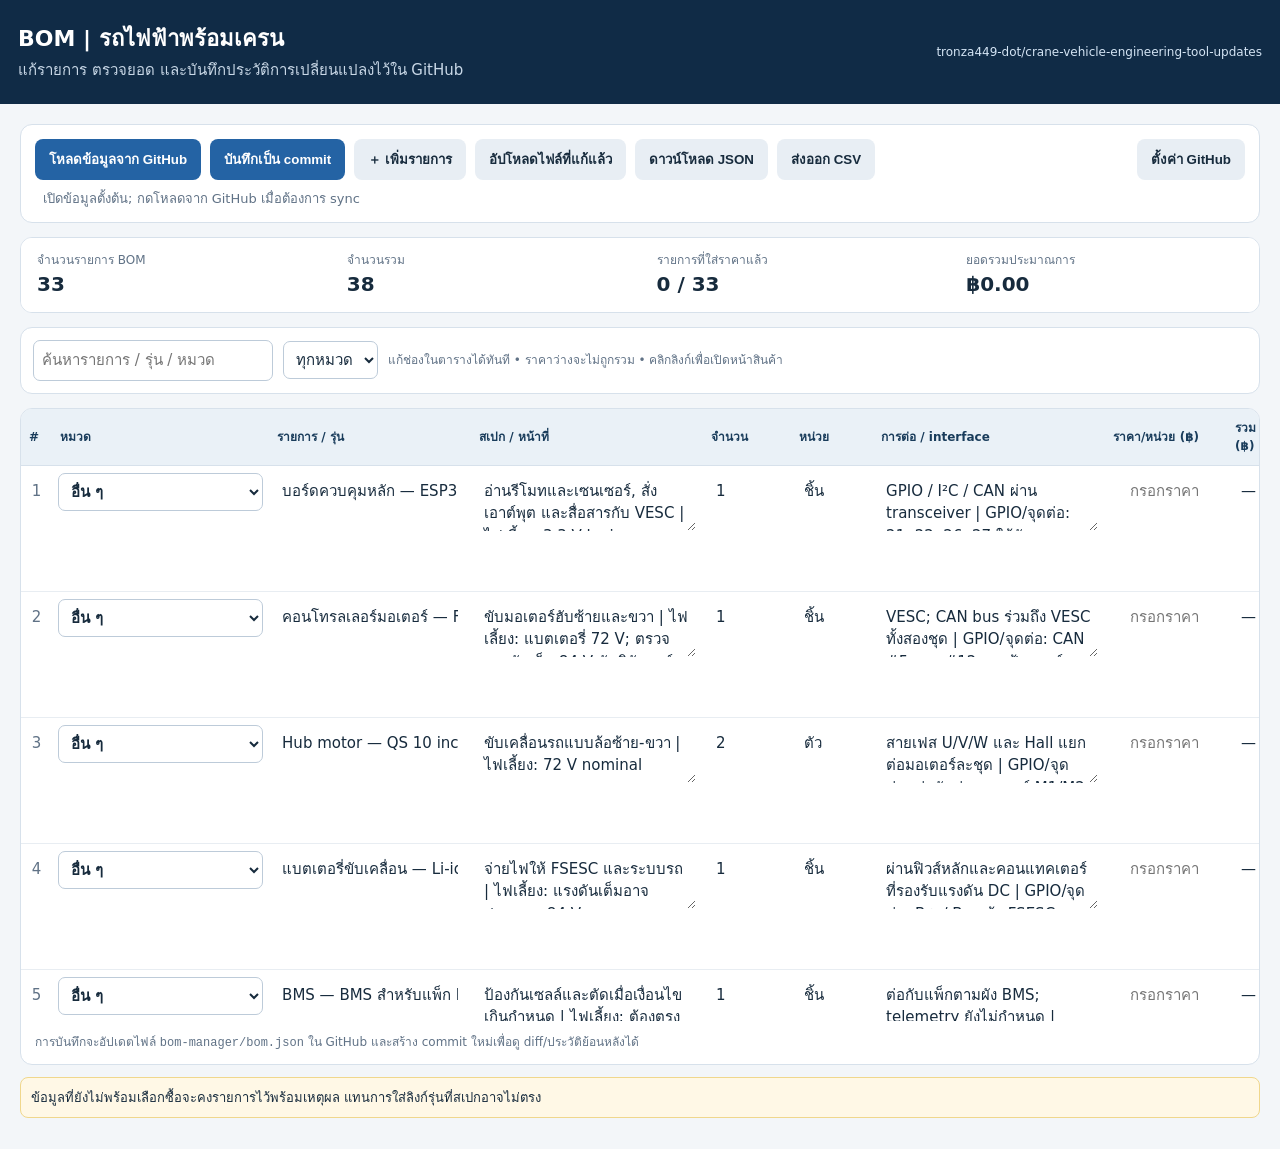
==== commit 3a162a72: "feat(web-bom): use three major category options consistently with desktop" ====
--- a/bom-manager/index.html
+++ b/bom-manager/index.html
@@ -32,13 +32,22 @@
 function persistDraft(){try{localStorage.setItem('bom-manager-draft',JSON.stringify(doc));localStorage.setItem('bom-manager-config',JSON.stringify(cfg))}catch{}}
 function markDirty(row){dirty=true;setStatus('มีการแก้ไขที่ยังไม่บันทึก','');persistDraft();if(row){const i=Number(row.dataset.i),x=doc.items[i];row.querySelector('.total').textContent=x.unitPrice==null||x.unitPrice===''?'—':money((Number(x.qty)||0)*(Number(x.unitPrice)||0))}updateMetrics()}
 function escapeHtml(s){return String(s??'').replace(/[&<>"']/g,c=>({'&':'&amp;','<':'&lt;','>':'&gt;','"':'&quot;',"'":'&#39;'}[c]))}
-const engineeringCategoryOrder=['โครงสร้างและเครื่องกล','ระบบขับเคลื่อน','แบตเตอรี่และไฟฟ้ากำลัง','ระบบควบคุมและสื่อสาร','เซนเซอร์และความปลอดภัย','ระบบเครนและวินช์','สายไฟและอุปกรณ์ติดตั้ง'];
-function categoryRank(value){const i=engineeringCategoryOrder.indexOf(value);return i===-1?engineeringCategoryOrder.length:i}
-function categories(){return [...new Set(doc.items.map(x=>x.category).filter(Boolean))].sort((a,b)=>categoryRank(a)-categoryRank(b)||a.localeCompare(b,'th'))}
+const engineeringCategoryOrder=['เครื่องกล','ไฟฟ้า','อิเล็กทรอนิกส์'];
+const uncategorized='อื่น ๆ';
+const legacyCategoryMap={
+ 'โครงสร้างและเครื่องกล':'เครื่องกล','ระบบเครนและวินช์':'เครื่องกล',
+ 'ระบบขับเคลื่อน':'ไฟฟ้า','แบตเตอรี่และไฟฟ้ากำลัง':'ไฟฟ้า','สายไฟและอุปกรณ์ติดตั้ง':'ไฟฟ้า',
+ 'ระบบควบคุมและสื่อสาร':'อิเล็กทรอนิกส์','เซนเซอร์และความปลอดภัย':'อิเล็กทรอนิกส์',
+ 'อิเล็กทรอนิกส์และระบบควบคุม':'อิเล็กทรอนิกส์','อื่น ๆ / รอจัดหมวด':uncategorized,
+ 'Mechanical':'เครื่องกล','Electrical':'ไฟฟ้า','Electronics':'อิเล็กทรอนิกส์','Power':'ไฟฟ้า'
+};
+function normalizeCategory(value){const raw=String(value||'').trim();return engineeringCategoryOrder.includes(raw)||raw===uncategorized?raw:(legacyCategoryMap[raw]||uncategorized)}
+function categoryRank(value){const i=engineeringCategoryOrder.indexOf(normalizeCategory(value));return i===-1?engineeringCategoryOrder.length:i}
+function categories(){return [...new Set(doc.items.map(x=>normalizeCategory(x.category)))].sort((a,b)=>categoryRank(a)-categoryRank(b)||a.localeCompare(b,'th'))}
 function updateMetrics(){const priced=doc.items.filter(x=>x.unitPrice!=null&&x.unitPrice!==''&&Number.isFinite(Number(x.unitPrice)));$('#countMetric').textContent=doc.items.length;$('#qtyMetric').textContent=doc.items.reduce((a,x)=>a+(Number(x.qty)||0),0);$('#pricedMetric').textContent=`${priced.length} / ${doc.items.length}`;$('#totalMetric').textContent=money(priced.reduce((a,x)=>a+(Number(x.qty)||0)*(Number(x.unitPrice)||0),0))}
-function render(){const q=$('#search').value.trim().toLowerCase(),cat=$('#categoryFilter').value;const cats=categories();const old=$('#categoryFilter').value;$('#categoryFilter').innerHTML='<option value="">ทุกหมวด</option>'+cats.map(c=>`<option>${escapeHtml(c)}</option>`).join('');$('#categoryFilter').value=cats.includes(old)?old:'';
- const rows=doc.items.filter(x=>(!cat||x.category===cat)&&(!q||[x.category,x.name,x.spec,x.notes,x.status,x.connection].join(' ').toLowerCase().includes(q))).sort((a,b)=>categoryRank(a.category)-categoryRank(b.category)||(a.category||'').localeCompare(b.category||'','th'));
- const categoryChoices=[...new Set([...engineeringCategoryOrder,'อื่น ๆ / รอจัดหมวด',...categories()])];
+function render(){const q=$('#search').value.trim().toLowerCase();doc.items.forEach(item=>{item.category=normalizeCategory(item.category)});const old=$('#categoryFilter').value;const cats=categories();$('#categoryFilter').innerHTML='<option value="">ทุกหมวด</option>'+cats.map(c=>`<option>${escapeHtml(c)}</option>`).join('');$('#categoryFilter').value=cats.includes(old)?old:'';const cat=$('#categoryFilter').value;
+ const rows=doc.items.filter(x=>(!cat||normalizeCategory(x.category)===cat)&&(!q||[normalizeCategory(x.category),x.name,x.spec,x.notes,x.status,x.connection].join(' ').toLowerCase().includes(q))).sort((a,b)=>categoryRank(a.category)-categoryRank(b.category)||(a.category||'').localeCompare(b.category||'','th'));
+ const categoryChoices=[...engineeringCategoryOrder,uncategorized];
  $('#bomBody').innerHTML=rows.map(item=>{const idx=doc.items.indexOf(item);return `<tr data-i="${idx}"><td class="rowno">${idx+1}</td><td><select class="category-pick" data-k="category" aria-label="เลือกหมวดอุปกรณ์">${categoryChoices.map(c=>`<option value="${escapeHtml(c)}"${c===(item.category||'อื่น ๆ / รอจัดหมวด')?' selected':''}>${escapeHtml(c)}</option>`).join('')}</select></td><td><input class="name" data-k="name" value="${escapeHtml(item.name)}"></td><td><textarea class="spec" rows="2" data-k="spec">${escapeHtml(item.spec)}</textarea></td><td><input class="qty" type="number" min="0" step="any" data-k="qty" value="${Number(item.qty)||0}"></td><td><input data-k="unit" value="${escapeHtml(item.unit)}"></td><td><textarea class="spec" rows="2" data-k="connection">${escapeHtml(item.connection)}</textarea></td><td><input class="money" type="number" min="0" step="0.01" data-k="unitPrice" value="${item.unitPrice==null?'':Number(item.unitPrice)}" placeholder="กรอกราคา"></td><td class="total">${item.unitPrice==null||item.unitPrice===''?'—':money(Number(item.qty)*Number(item.unitPrice))}</td><td><input class="link" data-k="link" value="${escapeHtml(item.link)}" placeholder="URL สินค้า"><div class="linkcell">${/^https?:\/\//i.test(item.link||'')?`<a href="${escapeHtml(item.link)}" target="_blank" rel="noopener">เปิดลิงก์ ↗</a>`:''}</div></td><td><input data-k="status" value="${escapeHtml(item.status)}"></td><td><textarea class="notes" rows="2" data-k="notes">${escapeHtml(item.notes)}</textarea></td><td><button class="secondary move-up" title="เลื่อนรายการขึ้นในหมวด" aria-label="เลื่อนขึ้น">↑</button> <button class="secondary move-down" title="เลื่อนรายการลงในหมวด" aria-label="เลื่อนลง">↓</button> <button class="warn delete" title="ลบรายการ">ลบ</button></td></tr>`}).join('');
  updateMetrics();
 }
@@ -58,7 +67,7 @@
 $('#bomBody').addEventListener('input',e=>{const el=e.target.closest('[data-k]');if(!el||el.dataset.k==='category')return;const tr=el.closest('tr'),item=doc.items[Number(tr.dataset.i)],key=el.dataset.k;item[key]=key==='qty'||key==='unitPrice'?(el.value===''?null:Number(el.value)):el.value;markDirty(tr)});
 $('#bomBody').addEventListener('change',e=>{const el=e.target.closest('select[data-k="category"]');if(!el)return;const row=el.closest('tr'),item=doc.items[Number(row.dataset.i)];if(!item||item.category===el.value)return;item.category=el.value;markDirty(row);render()});
 $('#bomBody').addEventListener('click',e=>{const move=e.target.closest('.move-up,.move-down');if(move){const tr=move.closest('tr'),visible=[...$('#bomBody').querySelectorAll('tr[data-i]')],pos=visible.indexOf(tr);const next=visible[pos+(move.classList.contains('move-up')?-1:1)];if(!next){setStatus('รายการอยู่สุดลำดับแล้ว');return}const a=Number(tr.dataset.i),b=Number(next.dataset.i);if(doc.items[a].category!==doc.items[b].category){setStatus('การเรียงข้ามหมวด ให้เปลี่ยนลำดับใน Desktop โหมดแสดงรายการต่อเนื่อง');return}[doc.items[a],doc.items[b]]=[doc.items[b],doc.items[a]];markDirty();render();setStatus('เปลี่ยนลำดับแล้ว • กดบันทึก Commit เพื่อซิงก์ทุกเครื่อง');return}const btn=e.target.closest('.delete');if(!btn)return;const i=Number(btn.closest('tr').dataset.i);if(confirm(`ลบรายการ “${doc.items[i].name}” ใช่ไหม?`)){doc.items.splice(i,1);markDirty();render()}});
-$('#search').addEventListener('input',render);$('#categoryFilter').addEventListener('change',render);$('#loadBtn').onclick=loadRemote;$('#saveBtn').onclick=saveRemote;$('#uploadBtn').onclick=()=>$('#filePick').click();$('#filePick').onchange=e=>{const f=e.target.files?.[0];if(f)uploadFileToGitHub(f);e.target.value=''};$('#settingsBtn').onclick=openSettings;$('#cancelSettings').onclick=()=>$('#settingsModal').style.display='none';$('#applySettings').onclick=()=>{const repo=$('#repoInput').value.trim(),branch=$('#branchInput').value.trim(),path=$('#pathInput').value.trim();if(!/^[\w.-]+\/[\w.-]+$/.test(repo)||!branch||!path){alert('ตรวจ owner/repository, branch และ path อีกครั้ง');return}cfg={repo,branch,path};token=$('#tokenInput').value.trim();localStorage.setItem('bom-manager-config',JSON.stringify(cfg));$('#repoBadge').textContent=repo;remoteSha=null;$('#settingsModal').style.display='none';setStatus(token?'เชื่อมต่อ token ในแท็บนี้แล้ว':'ตั้งค่า repo แล้ว; โหลดได้ แต่ต้องใส่ token ก่อนบันทึก','ok')};$('#addBtn').onclick=()=>{doc.items.push({id:String(doc.items.length+1),category:'อื่น ๆ / รอจัดหมวด',name:'รายการใหม่',spec:'',qty:1,unit:'ชิ้น',connection:'',unitPrice:null,link:'',status:'ยังไม่เลือก',notes:''});markDirty();render()};$('#jsonBtn').onclick=()=>download('bom.json',JSON.stringify(doc,null,2)+'\n','application/json');$('#csvBtn').onclick=csv;
+$('#search').addEventListener('input',render);$('#categoryFilter').addEventListener('change',render);$('#loadBtn').onclick=loadRemote;$('#saveBtn').onclick=saveRemote;$('#uploadBtn').onclick=()=>$('#filePick').click();$('#filePick').onchange=e=>{const f=e.target.files?.[0];if(f)uploadFileToGitHub(f);e.target.value=''};$('#settingsBtn').onclick=openSettings;$('#cancelSettings').onclick=()=>$('#settingsModal').style.display='none';$('#applySettings').onclick=()=>{const repo=$('#repoInput').value.trim(),branch=$('#branchInput').value.trim(),path=$('#pathInput').value.trim();if(!/^[\w.-]+\/[\w.-]+$/.test(repo)||!branch||!path){alert('ตรวจ owner/repository, branch และ path อีกครั้ง');return}cfg={repo,branch,path};token=$('#tokenInput').value.trim();localStorage.setItem('bom-manager-config',JSON.stringify(cfg));$('#repoBadge').textContent=repo;remoteSha=null;$('#settingsModal').style.display='none';setStatus(token?'เชื่อมต่อ token ในแท็บนี้แล้ว':'ตั้งค่า repo แล้ว; โหลดได้ แต่ต้องใส่ token ก่อนบันทึก','ok')};$('#addBtn').onclick=()=>{const used=new Set(doc.items.map(x=>String(x.id)));let nextId=1;while(used.has(String(nextId)))nextId++;doc.items.push({id:String(nextId),category:'อื่น ๆ',name:'รายการใหม่',spec:'',qty:1,unit:'ชิ้น',connection:'',unitPrice:null,link:'',status:'ยังไม่เลือก',notes:''});markDirty();render()};$('#jsonBtn').onclick=()=>download('bom.json',JSON.stringify(doc,null,2)+'\n','application/json');$('#csvBtn').onclick=csv;
 (async()=>{try{const cfgSaved=JSON.parse(localStorage.getItem('bom-manager-config')||'{}');cfg={...DEFAULTS,...cfgSaved};$('#repoBadge').textContent=cfg.repo;const r=await fetch(url(),{cache:'no-store'});if(!r.ok)throw Error('offline');const j=await r.json();remoteSha=j.sha;const remote=JSON.parse(decodeBase64(j.content));const draftRaw=localStorage.getItem('bom-manager-draft');doc=remote;dirty=false;if(draftRaw){const draft=JSON.parse(draftRaw);if(JSON.stringify(draft.items)!==JSON.stringify(remote.items)&&confirm('พบฉบับร่างที่ยังไม่บันทึกจากครั้งก่อน ต้องการกู้คืนหรือไม่?')){doc=draft;dirty=true;setStatus('กู้คืนฉบับร่างในเครื่องแล้ว — ยังไม่ส่ง GitHub','')}else{setStatus(`โหลด BOM จาก GitHub แล้ว • ${doc.items.length} รายการ`,'ok')}}else{setStatus(`โหลด BOM จาก GitHub แล้ว • ${doc.items.length} รายการ`,'ok')}localStorage.setItem('bom-manager-last-saved',JSON.stringify(remote));persistDraft()}catch{try{const draft=localStorage.getItem('bom-manager-draft');if(draft){doc=JSON.parse(draft);setStatus('เปิดฉบับร่างที่บันทึกไว้ในเครื่อง','')}else{doc=structuredClone(EMBEDDED_DATA);setStatus('เปิดข้อมูลตั้งต้น; กดโหลดจาก GitHub เมื่อต้องการ sync','')}}catch(e){setStatus('อ่านข้อมูลเริ่มต้นไม่สำเร็จ','err')}}render()})();
  // Check GitHub automatically while the page stays active.
  setInterval(()=>{if(!dirty&&!document.hidden)loadRemote()},120000);
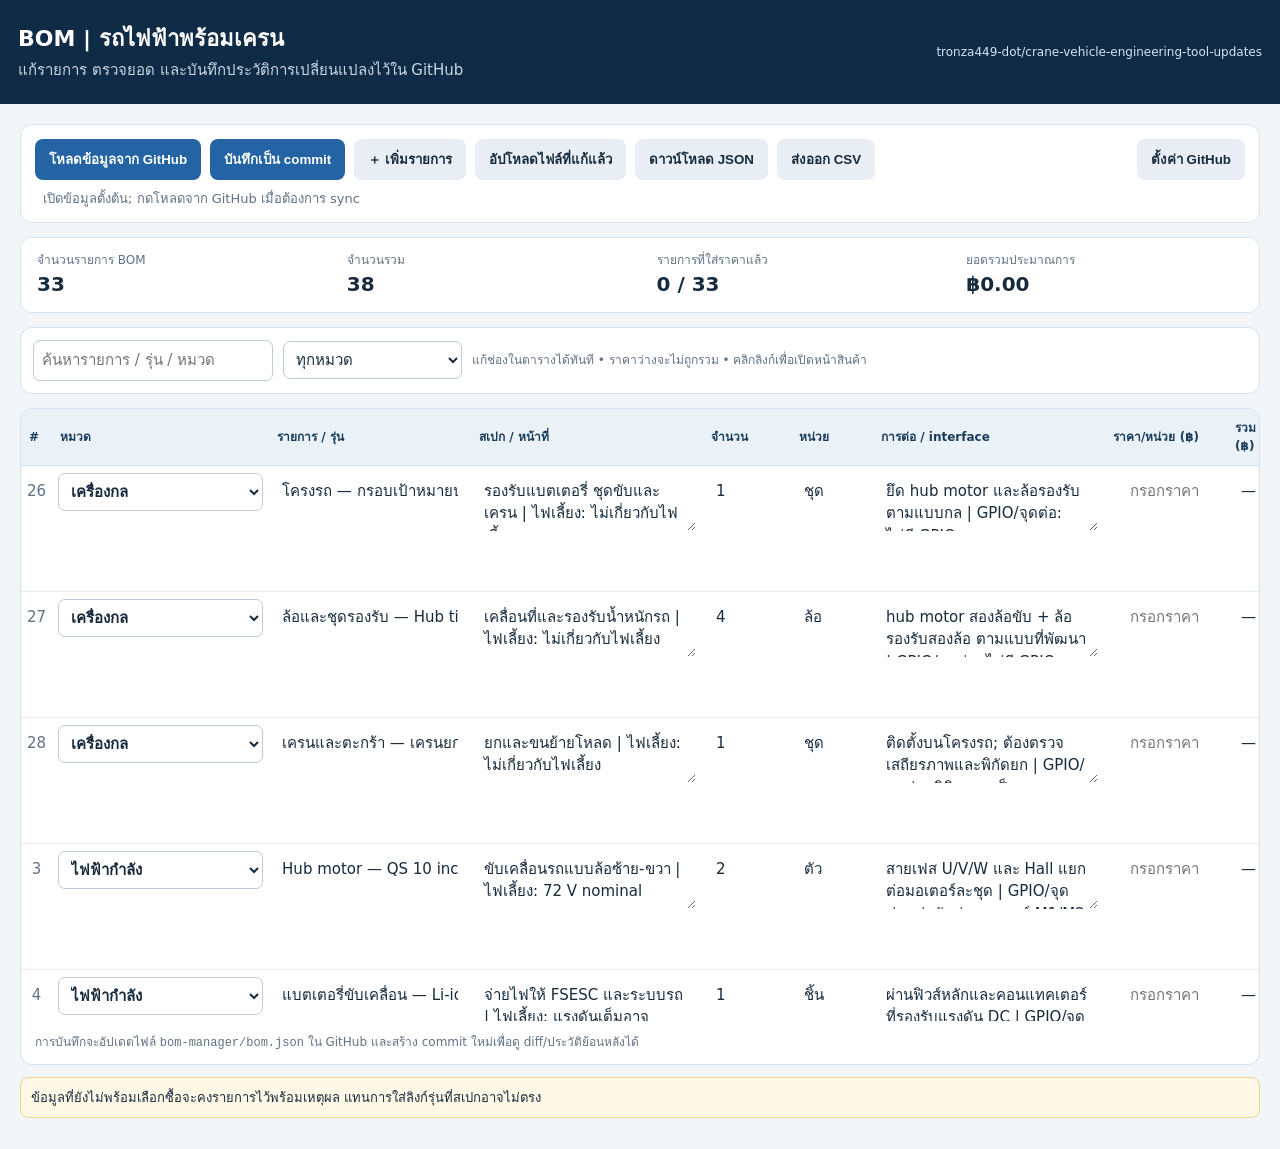
==== commit 8f546476: "fix(web-bom): align category dropdown and embedded items with major engineering groups" ====
--- a/bom-manager/index.html
+++ b/bom-manager/index.html
@@ -24,7 +24,7 @@
 <div class="modal-back" id="settingsModal"><section class="modal"><h2>เชื่อมต่อ GitHub</h2><p class="small">ตั้งค่า repo/branch และ Personal Access Token สำหรับเขียน BOM ระบบจะเก็บ token ไว้ในหน่วยความจำของแท็บนี้เท่านั้น ไม่บันทึกลงไฟล์หรือ local storage</p><label for="repoInput">Repository (owner/name)</label><input id="repoInput" value="tronza449-dot/crane-vehicle-engineering-tool-updates"><label for="branchInput">Branch</label><input id="branchInput" value="main"><label for="pathInput">Path ของไฟล์ข้อมูล</label><input id="pathInput" value="bom-manager/bom.json"><label for="tokenInput">Fine-grained Personal Access Token</label><input id="tokenInput" type="password" autocomplete="off" placeholder="วาง token ที่มี Contents: Read and write"><div class="notice">สร้าง token ให้เข้าถึงเฉพาะ repository นี้ และให้สิทธิ์ Contents: Read and write เท่านั้น อย่าส่ง token ในแชตหรือใส่ในไฟล์โปรแกรม</div><div class="actions"><button class="secondary" id="cancelSettings">ปิด</button><button id="applySettings">ใช้การตั้งค่านี้</button></div></section></div>
 <script>
 'use strict';
-const EMBEDDED_DATA={"schemaVersion":1,"project":"รถไฟฟ้าพร้อมเครน","updatedAt":"2026-10-10T11:33:31.879Z","currency":"THB","items":[{"id":"1","category":"อิเล็กทรอนิกส์/ควบคุม","name":"บอร์ดควบคุมหลัก — ESP32 DevKit ใช้โมดูล ESP-WROOM-32","spec":"อ่านรีโมทและเซนเซอร์, สั่งเอาต์พุต และสื่อสารกับ VESC | ไฟเลี้ยง: 3.3 V logic","qty":1,"unit":"ชิ้น","connection":"GPIO / I²C / CAN ผ่าน transceiver | GPIO/จุดต่อ: 21, 22, 26, 27 ใช้กับ BNO086; 25 = รีเลย์ buzzer; 33 = รีเลย์ไฟเตือน; 32 จอง; 16/17 เสนอ CAN","unitPrice":null,"link":"https://www.modulemore.com/product/128/esp32-wroom-32-dev-board-wifi-bt-ble-mcu","status":"เลือกบอร์ดแล้ว","notes":"ยืนยันรุ่น DevKit และผัง GPIO สุดท้าย"},{"id":"2","category":"ขับเคลื่อน/พลังงาน","name":"คอนโทรลเลอร์มอเตอร์ — Flipsky Dual FSESC75100 with Aluminum PCB","spec":"ขับมอเตอร์ฮับซ้ายและขวา | ไฟเลี้ยง: แบตเตอรี่ 72 V; ตรวจแรงดันเต็ม 84 V กับพิกัดบอร์ด","qty":1,"unit":"ชิ้น","connection":"VESC; CAN bus ร่วมถึง VESC ทั้งสองชุด | GPIO/จุดต่อ: CAN #5 และ #12 ตามป้ายบอร์ด; รายละเอียดสายต้องเช็กคู่มือรุ่น","unitPrice":null,"link":"https://flipsky.net/products/flipsky-dual-75100-with-aluminum-pcb-based-on-vesc-for-electric-skateboard-electric-scooter-ebike-speed-controller","status":"เลือกรุ่นแล้ว; สั่งจากผู้ผลิต","notes":"ยืนยันรุ่น/เฟิร์มแวร์/พิกัดกระแสและการต่อ CAN ของ Dual"},{"id":"3","category":"ขับเคลื่อน/พลังงาน","name":"Hub motor — QS 10 inch single-shaft, 1500 W, 72 V, 45H V2","spec":"ขับเคลื่อนรถแบบล้อซ้าย-ขวา | ไฟเลี้ยง: 72 V nominal","qty":2,"unit":"ตัว","connection":"สายเฟส U/V/W และ Hall แยกต่อมอเตอร์ละชุด | GPIO/จุดต่อ: ต่อกับช่องมอเตอร์ M1/M2 ของ FSESC","unitPrice":null,"link":"https://www.qsmotor.cc/QS205-Single-Shaft-Car-Hub-Motor45H-1500W-V2-Type-p.html","status":"เลือกสเปกแล้ว; สั่ง/ขอใบเสนอราคาจาก QS Motor","notes":"ยืนยันเอกสารรุ่นมอเตอร์และลำดับสาย Hall/เฟส"},{"id":"4","category":"ขับเคลื่อน/พลังงาน","name":"แบตเตอรี่ขับเคลื่อน — Li-ion 72 V (20S)","spec":"จ่ายไฟให้ FSESC และระบบรถ | ไฟเลี้ยง: แรงดันเต็มอาจประมาณ 84 V","qty":1,"unit":"ชิ้น","connection":"ผ่านฟิวส์หลักและคอนแทคเตอร์ที่รองรับแรงดัน DC | GPIO/จุดต่อ: B+ / B− เข้า FSESC ตามคู่มือ","unitPrice":null,"link":null,"status":"แนวทางเลือกแล้ว","notes":"ความจุ Ah, กระแสต่อเนื่อง/พีก, รูปแบบแพ็ก และผู้ขาย | ยังไม่มีลิงก์ซื้อ: ต้องกำหนด Ah, discharge current และแพ็ก/ผู้ผลิตก่อน"},{"id":"5","category":"ขับเคลื่อน/พลังงาน","name":"BMS — BMS สำหรับแพ็ก Li-ion 20S","spec":"ป้องกันเซลล์และตัดเมื่อเงื่อนไขเกินกำหนด | ไฟเลี้ยง: ต้องตรงกับ 20S และกระแสแบตเตอรี่","qty":1,"unit":"ชิ้น","connection":"ต่อกับแพ็กตามผัง BMS; telemetry ยังไม่กำหนด | GPIO/จุดต่อ: ยังไม่มี GPIO ที่ยืนยัน","unitPrice":null,"link":null,"status":"รุ่นยังไม่เลือก","notes":"กระแสต่อเนื่อง/พีก, balancing, วิธีอ่านข้อมูล | ยังไม่มีลิงก์ซื้อ: ต้องคำนวณ BMS 20S จากกระแสแพ็กและกำหนดการสื่อสารก่อน"},{"id":"6","category":"ขับเคลื่อน/พลังงาน","name":"ฟิวส์หลัก DC — ฟิวส์ DC สำหรับแบตเตอรี่ 72 V; รุ่น/ขนาด TBD","spec":"ป้องกันสายและระบบจากกระแสผิดปกติ | ไฟเลี้ยง: ต้องมีพิกัดแรงดัน DC สูงกว่าแรงดันแบตเตอรี่เต็ม","qty":1,"unit":"ชิ้น","connection":"อนุกรมบนสาย B+ ตามแบบระบบกำลัง | GPIO/จุดต่อ: แบตเตอรี่ B+ → ฟิวส์ → ระบบหลัก","unitPrice":null,"link":null,"status":"ต้องคำนวณก่อนเลือก","notes":"กระแสฟิวส์ตามสาย, BMS, FSESC และความสามารถตัดกระแส | ยังไม่มีลิงก์ซื้อ: ต้องคำนวณพิกัดฟิวส์จากสาย/กระแสลัดวงจรและแรงดัน DC ก่อน"},{"id":"7","category":"ขับเคลื่อน/พลังงาน","name":"คอนแทคเตอร์หลัก — คอนแทคเตอร์ DC; รุ่น/คอยล์ TBD","spec":"ตัด/ต่อไฟกำลังของระบบรถ | ไฟเลี้ยง: หน้าสัมผัสต้องรองรับแรงดัน DC ของแพ็ก","qty":1,"unit":"ชิ้น","connection":"Emergency stop ควบคุมวงจรคอยล์ ไม่ให้ปุ่ม E-stop รับกระแส traction โดยตรง | GPIO/จุดต่อ: วงจรคอยล์แยกจากขั้วกำลัง","unitPrice":null,"link":null,"status":"รุ่นยังไม่เลือก","notes":"พิกัด DC, กระแส, แรงดันคอยล์ และวงจร pre-charge | ยังไม่มีลิงก์ซื้อ: ต้องกำหนดกระแส DC, coil voltage และ pre-charge ก่อน"},{"id":"8","category":"ขับเคลื่อน/พลังงาน","name":"ปุ่ม Emergency stop — ปุ่ม E-stop แบบล็อกค้าง; รุ่น TBD","spec":"สั่งตัดคอยล์คอนแทคเตอร์เมื่อฉุกเฉิน | ไฟเลี้ยง: วงจรควบคุมแรงดันต่ำที่เหมาะกับคอยล์","qty":1,"unit":"ชิ้น","connection":"ต่ออนุกรมในวงจรคอยล์คอนแทคเตอร์ตามแบบที่ตรวจแล้ว | GPIO/จุดต่อ: ไม่ต่อเข้าขา GPIO เป็นอุปกรณ์ตัดกำลังหลัก","unitPrice":null,"link":null,"status":"ต้องเลือกอุปกรณ์","notes":"ชนิดหน้าสัมผัสและพิกัดวงจรคอยล์ | ยังไม่มีลิงก์ซื้อ: ต้องจับคู่หน้าสัมผัส E-stop กับคอยล์ contactor ที่เลือก"},{"id":"9","category":"อิเล็กทรอนิกส์/ควบคุม","name":"DC-DC 72 V → 5 V — AllNewStep A5330, 9–120 VDC input, 5 V 3 A output","spec":"จ่ายไฟให้ ESP32 และอุปกรณ์ 5 V | ไฟเลี้ยง: อินพุตต้องรองรับแรงดันแบตเตอรี่เต็ม","qty":1,"unit":"ชิ้น","connection":"ขาออก 5 V ไป VIN/5V ของ DevKit ตามข้อกำหนดบอร์ด | GPIO/จุดต่อ: ESP32 VIN/5V; GND ร่วมฝั่งควบคุม","unitPrice":null,"link":"https://www.allnewstep.com/product/5485/%E0%B9%82%E0%B8%A1%E0%B8%94%E0%B8%B9%E0%B8%A5%E0%B9%81%E0%B8%9B%E0%B8%A5%E0%B8%87%E0%B9%84%E0%B8%9F%E0%B8%A5%E0%B8%87-9-120vdc-%E0%B9%80%E0%B8%9B%E0%B9%87%E0%B8%99-5v-3a-dc-step-down-power-module-9-120vdc-wide-voltage-input-to-5v-high-c","status":"เลือกตัวอย่างรุ่นไว้; ยืนยันรุ่น","notes":"ตัวเลือกสินค้า: 5 V 3 A, input 9–120 VDC; 72 V Li-ion เต็มราว 84 V อยู่ในช่วง input ที่ระบุ. เป็น buck non-isolated; ตรวจพิกัดกระแสรวม/ความร้อนก่อนติดตั้ง."},{"id":"10","category":"อิเล็กทรอนิกส์/ควบคุม","name":"DC-DC 72 V → 12 V — AEI.th variant 16–120 VDC input, 12 V 3 A output","spec":"จ่ายไฟให้ไฟเตือน 12 V และโหลดควบคุมที่เหมาะสม | ไฟเลี้ยง: อินพุตต้องรองรับแรงดันแบตเตอรี่เต็ม","qty":1,"unit":"ชิ้น","connection":"จ่ายไฟให้ไฟเตือน; +12 V ผ่านฟิวส์สาขาและหน้าสัมผัส relay COM2/NO2 | GPIO/จุดต่อ: CH2 relay สั่งด้วย GPIO33; แยกจากแบตวินช์","unitPrice":null,"link":"https://shopee.co.th/Voltage-Regulator-Module-%E0%B9%82%E0%B8%A1%E0%B8%94%E0%B8%B9%E0%B8%A5%E0%B8%84%E0%B8%87%E0%B9%81%E0%B8%A3%E0%B8%87%E0%B8%94%E0%B8%B1%E0%B8%99-DC-DC-Buck-Step-Down-Converter-9-120V-to-5V-3A-16-120V-to-12V-3A-%E0%B8%A1%E0%B8%B5%E0%B8%82%E0%B8%AD%E0%B8%87%E0%B8%9E%E0%B8%A3%E0%B9%89%E0%B8%AD%E0%B8%A1%E0%B8%AA%E0%B9%88%E0%B8%87%21-i.117988183.19627205800","status":"เลือก option 12 V 3 A; ตรวจสเปก/ร้านก่อนซื้อ","notes":"เลือก option 12 V 3 A, input 16–120 V; non-isolated buck. ไฟเตือน 10 W ≈0.83 A nominal; ยืนยันกระแสเริ่มต้นและอุณหภูมิจริง. Relay contacts สวิตช์ +12 V; ห้ามป้อน 72 V เข้า relay/load branch."},{"id":"11","category":"อิเล็กทรอนิกส์/ควบคุม","name":"CAN transceiver — SN65HVD230","spec":"เชื่อม TWAI/CAN ของ ESP32 กับ CAN bus ของ VESC | ไฟเลี้ยง: VCC 3.3 V logic","qty":1,"unit":"ชิ้น","connection":"TXD/RXD ฝั่ง ESP32; CANH/CANL ต่อเป็นบัสคู่ | GPIO/จุดต่อ: GPIO16 TX และ GPIO17 RX เป็นการจัดสรรที่เสนอ; ต้องยืนยัน mapping ใน firmware","unitPrice":null,"link":"https://www.modulemore.com/product/2310/sn65hvd230-can-bus-transceiver-module","status":"รุ่นเลือกไว้; GPIO ยังเสนอ","notes":"ขา TX/RX บนบอร์ด transceiver และตำแหน่ง termination"},{"id":"12","category":"อิเล็กทรอนิกส์/ควบคุม","name":"IMU — BNO086","spec":"วัดทิศทาง/มุมเอียงเพื่อแสดงผลหรือแจ้งเตือน | ไฟเลี้ยง: ใช้แรงดันตาม breakout board","qty":1,"unit":"ชิ้น","connection":"I²C และขา INT/RST หากบอร์ดรองรับ | GPIO/จุดต่อ: SDA 21, SCL 22, RST 26, INT 27 ตามแบบเดิม","unitPrice":null,"link":"https://www.digikey.co.th/th/products/detail/sparkfun-electronics/22857/21443055","status":"เลือก breakout รุ่น BNO086; เลือกจาก DigiKey","notes":"ยืนยันรุ่น breakout, แรงดันจ่ายและชื่อขาจริง"},{"id":"13","category":"อิเล็กทรอนิกส์/ควบคุม","name":"ลิมิตสวิตช์ซ้าย-ขวา — OMRON D4N-112G","spec":"ตรวจสุดระยะหมุนเครนซ้ายและขวา | ไฟเลี้ยง: หน้าสัมผัสสวิตช์เป็น dry contact","qty":2,"unit":"ตัว","connection":"ใช้หน้าสัมผัส NC; ผ่าน optocoupler PC817 ตามแนวทางที่เลือกไว้ | GPIO/จุดต่อ: GPIO34 และ GPIO35 เป็นข้อเสนอปัจจุบัน","unitPrice":null,"link":"https://th.rs-online.com/web/p/limit-switches/6211521","status":"เลือกรุ่นแล้ว; RS มีรายการขาย","notes":"ทิศทางการกด, ขั้ว NC บนตัวจริง และทดสอบการหยุด"},{"id":"14","category":"อิเล็กทรอนิกส์/ควบคุม","name":"โมดูล Optocoupler — PC817 2-channel isolation module","spec":"แยกวงจรสัญญาณลิมิตสวิตช์จากฝั่ง ESP32 | ไฟเลี้ยง: ขา ESP32 3.3 V; ฝั่ง field ตามวงจรที่ออกแบบ","qty":1,"unit":"ชิ้น","connection":"หนึ่งช่องต่อหนึ่งลิมิต; ห้ามป้อน 12 V เข้า GPIO | GPIO/จุดต่อ: เอาต์พุตช่อง 1 → GPIO34; ช่อง 2 → GPIO35 (ข้อเสนอ)","unitPrice":null,"link":"https://www.ortech-online.com/product/2240/cm003-pc817-%E0%B9%82%E0%B8%A1%E0%B8%94%E0%B8%B9%E0%B8%A5%E0%B8%84%E0%B8%A7%E0%B8%9A%E0%B8%84%E0%B8%B8%E0%B8%A1%E0%B9%81%E0%B8%9A%E0%B8%9A%E0%B9%81%E0%B8%A2%E0%B8%81%E0%B8%81%E0%B8%A3%E0%B8%B2%E0%B8%A7%E0%B8%99%E0%B9%8C-2-%E0%B8%8A%E0%B9%88%E0%B8%AD%E0%B8%87-2-channel-optocoupler-isolation-optical-module-%E0%B8%AD%E0%B8%AD%E0%B8%9B%E0%B9%82%E0%B8%95%E0%B9%89%E0%B8%84%E0%B8%B1%E0%B8%9B%E0%B9%80","status":"เลือกโมดูล 2 ช่อง; ตรวจขั้ว/วงจรจริง","notes":"ตรวจผังขา IN/GND/OUT และตัวต้านทานบนโมดูลจริง"},{"id":"15","category":"อิเล็กทรอนิกส์/ควบคุม","name":"โมดูลรีเลย์ 3 ช่อง Optocoupler Isolation, High-trigger 3.3–7 V (SKU-00333)","spec":"รับคำสั่ง GPIO แล้วสั่งโหลดผ่านหน้าสัมผัสรีเลย์; ใช้ CH1 และ CH2, CH3 สำรอง | ไฟเลี้ยงบอร์ด: 5 V DC ที่ VCC; เผื่อกระแสเลี้ยงบอร์ดจาก DC-DC","qty":1,"unit":"ชิ้น","connection":"ESP32 GPIO25 → IN1 (CH1 buzzer); GPIO33 → IN2 (CH2 ไฟเตือน); logic GND → ESP32 GND ตามคู่มือโมดูล | โหลดต่อผ่าน COM/NO ของแต่ละช่อง; เว้น NC และ CH3","unitPrice":null,"link":"https://www.modulemore.com/product/333/relay-3ch-optocoupler-isolation-33v-5v","status":"เลือกแนวทาง/รุ่นแล้ว","notes":"ยืนยันขั้ว VCC/GND/IN และ COM/NO ตาม silk-screen ของบอร์ดจริง; โหลด DC ไม่เกิน 30 V, 7 A/ช่อง; แยกกราวด์โหลดกับ logic หากต้องการคง optocoupler isolation"},{"id":"16","category":"อิเล็กทรอนิกส์/ควบคุม","name":"ไฟเตือนหมุน DEXZON 4 นิ้ว, DC 12 V, 10 W, สีเหลือง","spec":"ไฟเตือนเมื่อระบบรถทำงาน/ตามสถานะโปรแกรม; กระแสคำนวณคร่าว ๆ 10 W ÷ 12 V ≈ 0.83 A","qty":1,"unit":"ชิ้น","connection":"12 V+ → ฟิวส์สาขาที่เลือกตามกระแสเริ่มต้น/สาย → COM2; NO2 → ไฟ +; ไฟ − → 12 V− | รีเลย์ CH2 ใช้ GPIO33; ห้ามต่อเข้ากับ 72 V","unitPrice":null,"link":"https://www.homepro.co.th/p/1236599","status":"ตัวเลือกที่คุยไว้","notes":"ตรวจพิกัดกระแสเริ่มต้นและวิธียึดโคมก่อนซื้อ; ฐานแม่เหล็กต้องยึดเพิ่มบนรถที่เคลื่อนที่; ฟิวส์และสายต้องเลือกตามกระแสจริง"},{"id":"17","category":"อิเล็กทรอนิกส์/ควบคุม","name":"Active buzzer TMB12A05, DC 3.3–5 V, <25 mA","spec":"ส่งเสียงเมื่อ ESP32 สั่งเตือน; เป็น active buzzer จึงส่งเสียงเมื่อจ่ายไฟ DC","qty":1,"unit":"ชิ้น","connection":"5 V+ (ฝั่งโหลด) → COM1; NO1 → buzzer +; buzzer − → 5 V− | รีเลย์ CH1 ใช้ GPIO25; ปล่อย NC ไว้","unitPrice":null,"link":"https://www.ab.in.th/product/1116/active-buzzer-%E0%B8%A5%E0%B8%B3%E0%B9%82%E0%B8%9E%E0%B8%87%E0%B8%AA%E0%B8%B1%E0%B8%8D%E0%B8%8D%E0%B8%B2%E0%B8%93-5v-tmb12a05","status":"ตัวเลือกที่คุยไว้","notes":"ใช้แหล่ง 5 V ตามสเปก buzzer; ถ้าต้องการแยก optocoupler เต็มรูปแบบ ห้ามรวมขั้วลบฝั่งโหลดกับ logic GND"},{"id":"18","category":"อิเล็กทรอนิกส์/ควบคุม","name":"เครื่องส่ง RC — FlySky FS-i6X","spec":"สั่งเดินหน้า/ถอยหลังและเลี้ยวรถแบบไร้สาย | ไฟเลี้ยง: แบตเตอรี่รีโมทตามรุ่น","qty":1,"unit":"ชุด/ตัว","connection":"วิทยุ 2.4 GHz ไปยัง receiver ที่เข้ากันได้ | GPIO/จุดต่อ: ช่อง RC → ESP32; mapping channel ยังไม่ยืนยัน","unitPrice":null,"link":"https://shopee.co.th/%E0%B8%A7%E0%B8%B4%E0%B8%97%E0%B8%A2%E0%B8%B8%E0%B8%9A%E0%B8%B1%E0%B8%87%E0%B8%84%E0%B8%B1%E0%B8%9A-Flysky-FS-i6X-2.4GHz10CH-%E0%B8%9E%E0%B8%A3%E0%B9%89%E0%B8%AD%E0%B8%A1%E0%B8%95%E0%B8%B1%E0%B8%A7%E0%B8%A3%E0%B8%B1%E0%B8%9A%E0%B8%AA%E0%B8%B1%E0%B8%8D%E0%B8%8D%E0%B8%B2%E0%B8%93-FS-iA6B-%E0%B9%81%E0%B8%A5%E0%B8%B0-FS-iA10B-%E0%B8%AA%E0%B8%B3%E0%B8%AB%E0%B8%A3%E0%B8%B1%E0%B8%9A%E0%B8%A3%E0%B8%96-%E0%B8%AE%E0%B8%AD-%E0%B9%80%E0%B8%84%E0%B8%A3%E0%B8%B7%E0%B9%88%E0%B8%AD%E0%B8%87%E0%B8%9A%E0%B8%B4%E0%B8%99-%E0%B9%82%E0%B8%94%E0%B8%A3%E0%B8%99%28%E0%B8%AA%E0%B9%88%E0%B8%87%E0%B8%88%E0%B8%B2%E0%B8%81%E0%B8%81%E0%B8%A3%E0%B8%B8%E0%B8%87%E0%B9%80%E0%B8%97%E0%B8%9E%29-i.553680739.26265727576","status":"ตัวเลือกที่แนะนำ; เลือกชุด FS-i6X + FS-iA6B","notes":"ยืนยัน transmitter และ failsafe settings"},{"id":"19","category":"อิเล็กทรอนิกส์/ควบคุม","name":"ตัวรับ RC — FlySky FS-iA6B (เลือกเป็นชุดคู่กับ FS-i6X)","spec":"รับคำสั่งจากรีโมทแล้วส่งให้ ESP32 | ไฟเลี้ยง: แรงดันตามคู่มือ receiver","qty":1,"unit":"ชุด/ตัว","connection":"แนะนำ output iBUS หาก receiver รุ่นที่เลือกมีให้ | GPIO/จุดต่อ: GPIO RX ยังไม่กำหนด","unitPrice":null,"link":"https://shopee.co.th/%E0%B8%A7%E0%B8%B4%E0%B8%97%E0%B8%A2%E0%B8%B8%E0%B8%9A%E0%B8%B1%E0%B8%87%E0%B8%84%E0%B8%B1%E0%B8%9A-Flysky-FS-i6X-2.4GHz10CH-%E0%B8%9E%E0%B8%A3%E0%B9%89%E0%B8%AD%E0%B8%A1%E0%B8%95%E0%B8%B1%E0%B8%A7%E0%B8%A3%E0%B8%B1%E0%B8%9A%E0%B8%AA%E0%B8%B1%E0%B8%8D%E0%B8%8D%E0%B8%B2%E0%B8%93-FS-iA6B-%E0%B9%81%E0%B8%A5%E0%B8%B0-FS-iA10B-%E0%B8%AA%E0%B8%B3%E0%B8%AB%E0%B8%A3%E0%B8%B1%E0%B8%9A%E0%B8%A3%E0%B8%96-%E0%B8%AE%E0%B8%AD-%E0%B9%80%E0%B8%84%E0%B8%A3%E0%B8%B7%E0%B9%88%E0%B8%AD%E0%B8%87%E0%B8%9A%E0%B8%B4%E0%B8%99-%E0%B9%82%E0%B8%94%E0%B8%A3%E0%B8%99%28%E0%B8%AA%E0%B9%88%E0%B8%87%E0%B8%88%E0%B8%B2%E0%B8%81%E0%B8%81%E0%B8%A3%E0%B8%B8%E0%B8%87%E0%B9%80%E0%B8%97%E0%B8%9E%29-i.553680739.26265727576","status":"ตัวเลือกที่แนะนำ; ยืนยันร้านส่งรุ่น FS-iA6B","notes":"ตรวจว่า receiver มี iBUS output ที่ใช้ได้จริง, ตั้ง failsafe ให้ตัดคำสั่งขับเมื่อสัญญาณหาย และทดสอบ output level ก่อนต่อ ESP32"},{"id":"20","category":"อิเล็กทรอนิกส์/ควบคุม","name":"บอร์ดจอ — Waveshare ESP32-S3-Touch-LCD-7B, 7-inch 1024×600","spec":"แสดงเปอร์เซ็นต์แบตเตอรี่บนรีโมท/จอ; ESP32-S3 รับ telemetry จาก ESP32 บนรถ","qty":1,"unit":"ชิ้น","connection":"ESP32 บนรถส่ง telemetry ไป ESP32-S3; วิธีส่งยังไม่เลือก | GPIO/จุดต่อ: ไม่ใช้ GPIO ของ ESP32 รถโดยตรง","unitPrice":null,"link":"https://www.waveshare.com/product/esp32-s3-lcd-7b.htm","status":"รุ่นระบุชัด; ยังเป็นตัวเลือก","notes":"บอร์ดมี ESP32-S3 ในตัว; ต้องกำหนดวิธีส่งข้อมูลและทดสอบการเชื่อมต่อก่อนซื้อ"},{"id":"21","category":"อิเล็กทรอนิกส์/ควบคุม","name":"วงจรวัดแบต/กระแส — โมดูลวัดแรงดัน/กระแสที่รองรับแพ็ก 72 V; รุ่น TBD","spec":"ให้ ESP32 ประเมินและแสดง % แบตเตอรี่ | ไฟเลี้ยง: ต้องทนแรงดันสูงสุดของแพ็กและแยกสัญญาณอย่างเหมาะสม","qty":1,"unit":"ชิ้น","connection":"ส่งข้อมูลเข้า ESP32 หรืออ่านจาก BMS หากมี protocol | GPIO/จุดต่อ: ขา ADC/การสื่อสารยังไม่กำหนด","unitPrice":null,"link":null,"status":"ต้องเลือกวิธีวัด","notes":"แนะนำกำหนดวิธีอ่านจาก BMS หรือ sensor ก่อนต่อแพ็กจริง | ยังไม่มีลิงก์ซื้อ: เลือกก่อนว่าจะอ่าน BMS หรือใช้ voltage/current sensor ที่ทน 84 V"},{"id":"22","category":"วินช์/เครน","name":"วินช์ DC — วินช์ 12 V, 1400 W ตามข้อมูลร้าน; รุ่นไม่ทราบ","spec":"ยก/ลดโหลดของเครน | ไฟเลี้ยง: 12 V; กำลังระบุ 1400 W","qty":1,"unit":"ชิ้น","connection":"ควบคุมขึ้น/ลงด้วยรีเลย์/คอนแทคเตอร์กลับขั้วหรือชุดควบคุมจากร้าน | GPIO/จุดต่อ: แยกจากการขับรถ; ยังไม่กำหนด GPIO","unitPrice":null,"link":null,"status":"สเปกร้านยังไม่พอระบุรุ่น","notes":"กระแสใช้งาน/กระแสติดขัด, remote, duty cycle, เบรก | ยังไม่มีลิงก์ซื้อ: ร้านยังไม่ระบุรุ่น/กระแส stall/duty cycle ของวินช์ 12 V 1400 W"},{"id":"23","category":"วินช์/เครน","name":"แบตเตอรี่วินช์แยก — แบตเตอรี่ 12 V แยกจากแบตเตอรี่รถ; รุ่น/ความจุ TBD","spec":"จ่ายกำลังให้วินช์ 12 V | ไฟเลี้ยง: 12 V","qty":1,"unit":"ชิ้น","connection":"ฟิวส์ใกล้ขั้วบวกและสายตามกระแสวินช์ | GPIO/จุดต่อ: ไม่ใช้ GPIO","unitPrice":null,"link":null,"status":"แนวทางเลือกไว้; รุ่นยังไม่เลือก","notes":"ชนิดแบต, Ah, กระแสจ่ายสูงสุดและการชาร์จ | ยังไม่มีลิงก์ซื้อ: ต้องกำหนดชนิดแบต 12 V, Ah และกระแสจ่ายสูงสุดให้ตรงวินช์"},{"id":"24","category":"วินช์/เครน","name":"ชุดควบคุมวินช์ — ชุดรีโมทมีสาย/ไร้สายจากร้าน หรือชุดคอนแทคเตอร์กลับขั้ว; รุ่น TBD","spec":"สั่งวินช์ขึ้น/ลง | ไฟเลี้ยง: พิกัดต้องตรงกับวินช์ 12 V 1400 W","qty":1,"unit":"ชิ้น","connection":"ใช้ชุดที่ผู้ขายยืนยันว่ารองรับรุ่นวินช์; ผังยังรอข้อมูล | GPIO/จุดต่อ: ยังไม่ต่อกับ GPIO รถ","unitPrice":null,"link":null,"status":"รอข้อมูลร้าน","notes":"รูปแบบสายควบคุม, พิกัดคอนแทคเตอร์และวิธีหยุดฉุกเฉิน | ยังไม่มีลิงก์ซื้อ: รอรุ่นวินช์และยืนยันชุดควบคุมขึ้น/ลงที่ผู้ขายรับรอง"},{"id":"25","category":"วินช์/เครน","name":"มอเตอร์หมุนเครนและไดรเวอร์ — ยังไม่สรุปรุ่น; Cytron MDDS60 เคยถูกพูดถึงแต่ยังไม่ยืนยัน","spec":"หมุนฐานเครนซ้าย/ขวา | ไฟเลี้ยง: แรงดัน/กำลัง TBD","qty":1,"unit":"ชิ้น","connection":"ต้องจับคู่ driver กับชนิดมอเตอร์และกระแส stall | GPIO/จุดต่อ: ลิมิตซ้าย/ขวา GPIO34/35 เป็นข้อเสนอ","unitPrice":null,"link":null,"status":"ยังไม่เลือก","notes":"รุ่นมอเตอร์, แรงดัน, กระแส stall, วิธีเบรก | ยังไม่มีลิงก์ซื้อ: ต้องระบุชนิด/แรงดัน/กระแส stall มอเตอร์หมุนเครนก่อนเลือก driver"},{"id":"26","category":"โครงสร้างเครื่องกล","name":"โครงรถ — กรอบเป้าหมายประมาณ 1500 × 1000 mm; เหล็กกล่อง","spec":"รองรับแบตเตอรี่ ชุดขับและเครน | ไฟเลี้ยง: ไม่เกี่ยวกับไฟเลี้ยง","qty":1,"unit":"ชุด","connection":"ยึด hub motor และล้อรองรับตามแบบกล | GPIO/จุดต่อ: ไม่มี GPIO","unitPrice":null,"link":null,"status":"แบบโครงยังพัฒนา","notes":"ขนาด/ความหนา/เกรดเหล็กและจุดยึดจริง | สั่งทำตามแบบ; ไม่ใช่อุปกรณ์สำเร็จรูป"},{"id":"27","category":"โครงสร้างเครื่องกล","name":"ล้อและชุดรองรับ — Hub tire 3.0-10; ล้อรองรับ 16 inch ตามแนวทางล่าสุด","spec":"เคลื่อนที่และรองรับน้ำหนักรถ | ไฟเลี้ยง: ไม่เกี่ยวกับไฟเลี้ยง","qty":4,"unit":"ล้อ","connection":"hub motor สองล้อขับ + ล้อรองรับสองล้อ ตามแบบที่พัฒนา | GPIO/จุดต่อ: ไม่มี GPIO","unitPrice":null,"link":null,"status":"สเปกเป้าหมาย","notes":"ยืนยันขนาดเพลา/ดุมและตำแหน่งติดตั้ง | ยังไม่มีลิงก์ซื้อ: ต้องยืนยันเพลา/ดุมและพิกัดรับน้ำหนัก"},{"id":"28","category":"โครงสร้างเครื่องกล","name":"เครนและตะกร้า — เครนยกของพร้อมตะกร้ารับโหลด; แบบ/พิกัดยังพัฒนา","spec":"ยกและขนย้ายโหลด | ไฟเลี้ยง: ไม่เกี่ยวกับไฟเลี้ยง","qty":1,"unit":"ชุด","connection":"ติดตั้งบนโครงรถ; ต้องตรวจเสถียรภาพและพิกัดยก | GPIO/จุดต่อ: ลิมิตหมุนเป็น GPIO34/35 ข้อเสนอ","unitPrice":null,"link":null,"status":"แบบยังไม่สรุป","notes":"น้ำหนักเครน พิกัดยก ระยะเอื้อม และจุดยึด | สั่งทำตามแบบ; ต้องกำหนดพิกัดยกและระยะเอื้อมก่อนทำแบบ"},{"id":"29","category":"สายไฟ/อุปกรณ์ประกอบ","name":"Inline mini blade fuse holder Littelfuse 0FHM0003ZXJS, 18 AWG","spec":"ติดตั้งอนุกรมบน +12 V ก่อน COM2","qty":1,"unit":"ชิ้น","connection":"ใส่ mini blade fuse; วางใกล้แหล่งจ่าย","unitPrice":null,"link":"https://www.digikey.co.th/en/products/detail/littelfuse-commercial-vehicle-products/0FHM0003ZXJS/29571868","status":"ตัวเลือกที่เลือก","notes":"holder ระบุ 18 AWG; ตรวจรูปแบบฟิวส์ให้ตรงกับ holder"},{"id":"30","category":"สายไฟ/อุปกรณ์ประกอบ","name":"Mini blade fuse 2 A","spec":"ค่าตั้งต้นสำหรับโหลด beacon 0.83 A nominal; ยังต้องทดสอบ inrush","qty":1,"unit":"ชิ้น","connection":"ใส่ใน holder สาย +12 V ของ beacon","unitPrice":null,"link":"https://www.c-hamtec.com/category/67/%E0%B8%9F%E0%B8%B4%E0%B8%A7%E0%B8%AA%E0%B9%8C%E0%B9%81%E0%B8%A5%E0%B8%B0-fuse-tap","status":"ค่าเริ่มต้นชั่วคราว","notes":"หน้า category มี Mini Fuse หลายค่า รวม 2 A; เลือก Mini 2 A. ถ้าขาดตอนเปิดไฟ ให้ตรวจ inrush และเลือกค่าตามคู่มือ/สาย ไม่เพิ่มค่าโดยเดา"},{"id":"31","category":"สายไฟ/อุปกรณ์ประกอบ","name":"Twin cable 2C×18 AWG (0.75 mm²), copper, 2 m","spec":"ใช้เดินโหลด 12 V beacon ในช่วงสั้นและมีการป้องกัน","qty":1,"unit":"ชิ้น","connection":"สายแดงเป็น +12 V ผ่าน fuse/relay; สายดำเป็น return ไป 12 V−","unitPrice":null,"link":"https://shopee.co.th/-2-%E0%B9%80%E0%B8%A1%E0%B8%95%E0%B8%A3-JSL-239-%E0%B8%AA%E0%B8%B2%E0%B8%A2%E0%B9%84%E0%B8%9F%E0%B8%84%E0%B8%B9%E0%B9%88-%E0%B8%94%E0%B8%B3-%E0%B9%81%E0%B8%94%E0%B8%87-2Cx18AWG-UL2468-Twin-Cable-Dynaom-%E0%B8%AA%E0%B8%B2%E0%B8%A2%E0%B8%97%E0%B8%AD%E0%B8%87%E0%B9%81%E0%B8%97%E0%B9%89-%E0%B9%84%E0%B8%9FDC-%E0%B8%95%E0%B9%88%E0%B8%AD%E0%B8%A5%E0%B8%B3%E0%B9%82%E0%B8%9E%E0%B8%87-%E0%B8%82%E0%B8%99%E0%B8%B2%E0%B8%94-18-AWG-0.75-sq.mm-8...-i.95326684.25421059661","status":"ตัวเลือกที่เลือก","notes":"เลือกความยาวตามระยะติดตั้ง; บริเวณโดนน้ำ/สั่นสะเทือนใช้สายยานยนต์และปลอกป้องกัน"},{"id":"32","category":"สายไฟ/อุปกรณ์ประกอบ","name":"Dupont jumper wire set, 2.54 mm","spec":"ใช้กับสายสัญญาณ ESP32 ↔ relay input","qty":1,"unit":"ชิ้น","connection":"GPIO25→IN1; GPIO33→IN2; GND logic→GND logic","unitPrice":null,"link":"https://www.allnewstep.com/product/136/%E0%B8%AA%E0%B8%B2%E0%B8%A2%E0%B9%84%E0%B8%9F-%E0%B8%88%E0%B8%B1%E0%B8%A1%E0%B9%80%E0%B8%9B%E0%B8%AD%E0%B8%A3%E0%B9%8C-%E0%B8%9C%E0%B8%B9%E0%B9%89-%E0%B9%80%E0%B8%A1%E0%B8%B5%E0%B8%A2-jumper-wire-%E0%B8%AA%E0%B8%B2%E0%B8%A2%E0%B9%81%E0%B8%9E-%E0%B8%9C%E0%B8%B9%E0%B9%89-%E0%B9%80%E0%B8%A1%E0%B8%B5%E0%B8%A2-%E0%B8%A2%E0%B8%B2%E0%B8%A7-20cm-40-%E0%B9%80%E0%B8%AA%E0%B9%89%E0%B8%99","status":"ตัวเลือกที่เลือก","notes":"เลือกหัว male/female ตามขั้ว header ของ relay board จริง; jumper ใช้เฉพาะ signal ไม่ใช้เดินกระแส beacon"},{"id":"33","category":"สายไฟ/อุปกรณ์ประกอบ","name":"2-pin automotive quick connector for 18–20 AWG (optional)","spec":"ถอดเปลี่ยน beacon ได้สะดวก","qty":1,"unit":"ชิ้น","connection":"ใส่คั่นระหว่าง harness รถกับสาย beacon","unitPrice":null,"link":"https://www.thianthong.com/2-pin-quick-wire-connector-for-car-led-wiring-18-20-awg-low-coltage-dc-12v-24v.html","status":"อุปกรณ์เสริม","notes":"เลือกคู่ปลั๊กให้ครบ และยืนยันพิกัดกระแส/การป้องกันน้ำก่อนติดตั้ง"}]};
+const EMBEDDED_DATA={"schemaVersion":1,"project":"รถไฟฟ้าพร้อมเครน","updatedAt":"2026-10-10T11:33:31.879Z","currency":"THB","items":[{"id":"1","category":"อิเล็กทรอนิกส์/ควบคุม","name":"บอร์ดควบคุมหลัก — ESP32 DevKit ใช้โมดูล ESP-WROOM-32","spec":"อ่านรีโมทและเซนเซอร์, สั่งเอาต์พุต และสื่อสารกับ VESC | ไฟเลี้ยง: 3.3 V logic","qty":1,"unit":"ชิ้น","connection":"GPIO / I²C / CAN ผ่าน transceiver | GPIO/จุดต่อ: 21, 22, 26, 27 ใช้กับ BNO086; 25 = รีเลย์ buzzer; 33 = รีเลย์ไฟเตือน; 32 จอง; 16/17 เสนอ CAN","unitPrice":null,"link":"https://www.modulemore.com/product/128/esp32-wroom-32-dev-board-wifi-bt-ble-mcu","status":"เลือกบอร์ดแล้ว","notes":"ยืนยันรุ่น DevKit และผัง GPIO สุดท้าย"},{"id":"2","category":"อิเล็กทรอนิกส์/ควบคุม","name":"คอนโทรลเลอร์มอเตอร์ — Flipsky Dual FSESC75100 with Aluminum PCB","spec":"ขับมอเตอร์ฮับซ้ายและขวา | ไฟเลี้ยง: แบตเตอรี่ 72 V; ตรวจแรงดันเต็ม 84 V กับพิกัดบอร์ด","qty":1,"unit":"ชิ้น","connection":"VESC; CAN bus ร่วมถึง VESC ทั้งสองชุด | GPIO/จุดต่อ: CAN #5 และ #12 ตามป้ายบอร์ด; รายละเอียดสายต้องเช็กคู่มือรุ่น","unitPrice":null,"link":"https://flipsky.net/products/flipsky-dual-75100-with-aluminum-pcb-based-on-vesc-for-electric-skateboard-electric-scooter-ebike-speed-controller","status":"เลือกรุ่นแล้ว; สั่งจากผู้ผลิต","notes":"ยืนยันรุ่น/เฟิร์มแวร์/พิกัดกระแสและการต่อ CAN ของ Dual"},{"id":"3","category":"ไฟฟ้ากำลัง","name":"Hub motor — QS 10 inch single-shaft, 1500 W, 72 V, 45H V2","spec":"ขับเคลื่อนรถแบบล้อซ้าย-ขวา | ไฟเลี้ยง: 72 V nominal","qty":2,"unit":"ตัว","connection":"สายเฟส U/V/W และ Hall แยกต่อมอเตอร์ละชุด | GPIO/จุดต่อ: ต่อกับช่องมอเตอร์ M1/M2 ของ FSESC","unitPrice":null,"link":"https://www.qsmotor.cc/QS205-Single-Shaft-Car-Hub-Motor45H-1500W-V2-Type-p.html","status":"เลือกสเปกแล้ว; สั่ง/ขอใบเสนอราคาจาก QS Motor","notes":"ยืนยันเอกสารรุ่นมอเตอร์และลำดับสาย Hall/เฟส"},{"id":"4","category":"ไฟฟ้ากำลัง","name":"แบตเตอรี่ขับเคลื่อน — Li-ion 72 V (20S)","spec":"จ่ายไฟให้ FSESC และระบบรถ | ไฟเลี้ยง: แรงดันเต็มอาจประมาณ 84 V","qty":1,"unit":"ชิ้น","connection":"ผ่านฟิวส์หลักและคอนแทคเตอร์ที่รองรับแรงดัน DC | GPIO/จุดต่อ: B+ / B− เข้า FSESC ตามคู่มือ","unitPrice":null,"link":null,"status":"แนวทางเลือกแล้ว","notes":"ความจุ Ah, กระแสต่อเนื่อง/พีก, รูปแบบแพ็ก และผู้ขาย | ยังไม่มีลิงก์ซื้อ: ต้องกำหนด Ah, discharge current และแพ็ก/ผู้ผลิตก่อน"},{"id":"5","category":"ไฟฟ้ากำลัง","name":"BMS — BMS สำหรับแพ็ก Li-ion 20S","spec":"ป้องกันเซลล์และตัดเมื่อเงื่อนไขเกินกำหนด | ไฟเลี้ยง: ต้องตรงกับ 20S และกระแสแบตเตอรี่","qty":1,"unit":"ชิ้น","connection":"ต่อกับแพ็กตามผัง BMS; telemetry ยังไม่กำหนด | GPIO/จุดต่อ: ยังไม่มี GPIO ที่ยืนยัน","unitPrice":null,"link":null,"status":"รุ่นยังไม่เลือก","notes":"กระแสต่อเนื่อง/พีก, balancing, วิธีอ่านข้อมูล | ยังไม่มีลิงก์ซื้อ: ต้องคำนวณ BMS 20S จากกระแสแพ็กและกำหนดการสื่อสารก่อน"},{"id":"6","category":"ไฟฟ้ากำลัง","name":"ฟิวส์หลัก DC — ฟิวส์ DC สำหรับแบตเตอรี่ 72 V; รุ่น/ขนาด TBD","spec":"ป้องกันสายและระบบจากกระแสผิดปกติ | ไฟเลี้ยง: ต้องมีพิกัดแรงดัน DC สูงกว่าแรงดันแบตเตอรี่เต็ม","qty":1,"unit":"ชิ้น","connection":"อนุกรมบนสาย B+ ตามแบบระบบกำลัง | GPIO/จุดต่อ: แบตเตอรี่ B+ → ฟิวส์ → ระบบหลัก","unitPrice":null,"link":null,"status":"ต้องคำนวณก่อนเลือก","notes":"กระแสฟิวส์ตามสาย, BMS, FSESC และความสามารถตัดกระแส | ยังไม่มีลิงก์ซื้อ: ต้องคำนวณพิกัดฟิวส์จากสาย/กระแสลัดวงจรและแรงดัน DC ก่อน"},{"id":"7","category":"ไฟฟ้ากำลัง","name":"คอนแทคเตอร์หลัก — คอนแทคเตอร์ DC; รุ่น/คอยล์ TBD","spec":"ตัด/ต่อไฟกำลังของระบบรถ | ไฟเลี้ยง: หน้าสัมผัสต้องรองรับแรงดัน DC ของแพ็ก","qty":1,"unit":"ชิ้น","connection":"Emergency stop ควบคุมวงจรคอยล์ ไม่ให้ปุ่ม E-stop รับกระแส traction โดยตรง | GPIO/จุดต่อ: วงจรคอยล์แยกจากขั้วกำลัง","unitPrice":null,"link":null,"status":"รุ่นยังไม่เลือก","notes":"พิกัด DC, กระแส, แรงดันคอยล์ และวงจร pre-charge | ยังไม่มีลิงก์ซื้อ: ต้องกำหนดกระแส DC, coil voltage และ pre-charge ก่อน"},{"id":"8","category":"อิเล็กทรอนิกส์/ควบคุม","name":"ปุ่ม Emergency stop — ปุ่ม E-stop แบบล็อกค้าง; รุ่น TBD","spec":"สั่งตัดคอยล์คอนแทคเตอร์เมื่อฉุกเฉิน | ไฟเลี้ยง: วงจรควบคุมแรงดันต่ำที่เหมาะกับคอยล์","qty":1,"unit":"ชิ้น","connection":"ต่ออนุกรมในวงจรคอยล์คอนแทคเตอร์ตามแบบที่ตรวจแล้ว | GPIO/จุดต่อ: ไม่ต่อเข้าขา GPIO เป็นอุปกรณ์ตัดกำลังหลัก","unitPrice":null,"link":null,"status":"ต้องเลือกอุปกรณ์","notes":"ชนิดหน้าสัมผัสและพิกัดวงจรคอยล์ | ยังไม่มีลิงก์ซื้อ: ต้องจับคู่หน้าสัมผัส E-stop กับคอยล์ contactor ที่เลือก"},{"id":"9","category":"ไฟฟ้ากำลัง","name":"DC-DC 72 V → 5 V — AllNewStep A5330, 9–120 VDC input, 5 V 3 A output","spec":"จ่ายไฟให้ ESP32 และอุปกรณ์ 5 V | ไฟเลี้ยง: อินพุตต้องรองรับแรงดันแบตเตอรี่เต็ม","qty":1,"unit":"ชิ้น","connection":"ขาออก 5 V ไป VIN/5V ของ DevKit ตามข้อกำหนดบอร์ด | GPIO/จุดต่อ: ESP32 VIN/5V; GND ร่วมฝั่งควบคุม","unitPrice":null,"link":"https://www.allnewstep.com/product/5485/%E0%B9%82%E0%B8%A1%E0%B8%94%E0%B8%B9%E0%B8%A5%E0%B9%81%E0%B8%9B%E0%B8%A5%E0%B8%87%E0%B9%84%E0%B8%9F%E0%B8%A5%E0%B8%87-9-120vdc-%E0%B9%80%E0%B8%9B%E0%B9%87%E0%B8%99-5v-3a-dc-step-down-power-module-9-120vdc-wide-voltage-input-to-5v-high-c","status":"เลือกตัวอย่างรุ่นไว้; ยืนยันรุ่น","notes":"ตัวเลือกสินค้า: 5 V 3 A, input 9–120 VDC; 72 V Li-ion เต็มราว 84 V อยู่ในช่วง input ที่ระบุ. เป็น buck non-isolated; ตรวจพิกัดกระแสรวม/ความร้อนก่อนติดตั้ง."},{"id":"10","category":"ไฟฟ้ากำลัง","name":"DC-DC 72 V → 12 V — AEI.th variant 16–120 VDC input, 12 V 3 A output","spec":"จ่ายไฟให้ไฟเตือน 12 V และโหลดควบคุมที่เหมาะสม | ไฟเลี้ยง: อินพุตต้องรองรับแรงดันแบตเตอรี่เต็ม","qty":1,"unit":"ชิ้น","connection":"จ่ายไฟให้ไฟเตือน; +12 V ผ่านฟิวส์สาขาและหน้าสัมผัส relay COM2/NO2 | GPIO/จุดต่อ: CH2 relay สั่งด้วย GPIO33; แยกจากแบตวินช์","unitPrice":null,"link":"https://shopee.co.th/Voltage-Regulator-Module-%E0%B9%82%E0%B8%A1%E0%B8%94%E0%B8%B9%E0%B8%A5%E0%B8%84%E0%B8%87%E0%B9%81%E0%B8%A3%E0%B8%87%E0%B8%94%E0%B8%B1%E0%B8%99-DC-DC-Buck-Step-Down-Converter-9-120V-to-5V-3A-16-120V-to-12V-3A-%E0%B8%A1%E0%B8%B5%E0%B8%82%E0%B8%AD%E0%B8%87%E0%B8%9E%E0%B8%A3%E0%B9%89%E0%B8%AD%E0%B8%A1%E0%B8%AA%E0%B9%88%E0%B8%87%21-i.117988183.19627205800","status":"เลือก option 12 V 3 A; ตรวจสเปก/ร้านก่อนซื้อ","notes":"เลือก option 12 V 3 A, input 16–120 V; non-isolated buck. ไฟเตือน 10 W ≈0.83 A nominal; ยืนยันกระแสเริ่มต้นและอุณหภูมิจริง. Relay contacts สวิตช์ +12 V; ห้ามป้อน 72 V เข้า relay/load branch."},{"id":"11","category":"อิเล็กทรอนิกส์/ควบคุม","name":"CAN transceiver — SN65HVD230","spec":"เชื่อม TWAI/CAN ของ ESP32 กับ CAN bus ของ VESC | ไฟเลี้ยง: VCC 3.3 V logic","qty":1,"unit":"ชิ้น","connection":"TXD/RXD ฝั่ง ESP32; CANH/CANL ต่อเป็นบัสคู่ | GPIO/จุดต่อ: GPIO16 TX และ GPIO17 RX เป็นการจัดสรรที่เสนอ; ต้องยืนยัน mapping ใน firmware","unitPrice":null,"link":"https://www.modulemore.com/product/2310/sn65hvd230-can-bus-transceiver-module","status":"รุ่นเลือกไว้; GPIO ยังเสนอ","notes":"ขา TX/RX บนบอร์ด transceiver และตำแหน่ง termination"},{"id":"12","category":"อิเล็กทรอนิกส์/ควบคุม","name":"IMU — BNO086","spec":"วัดทิศทาง/มุมเอียงเพื่อแสดงผลหรือแจ้งเตือน | ไฟเลี้ยง: ใช้แรงดันตาม breakout board","qty":1,"unit":"ชิ้น","connection":"I²C และขา INT/RST หากบอร์ดรองรับ | GPIO/จุดต่อ: SDA 21, SCL 22, RST 26, INT 27 ตามแบบเดิม","unitPrice":null,"link":"https://www.digikey.co.th/th/products/detail/sparkfun-electronics/22857/21443055","status":"เลือก breakout รุ่น BNO086; เลือกจาก DigiKey","notes":"ยืนยันรุ่น breakout, แรงดันจ่ายและชื่อขาจริง"},{"id":"13","category":"อิเล็กทรอนิกส์/ควบคุม","name":"ลิมิตสวิตช์ซ้าย-ขวา — OMRON D4N-112G","spec":"ตรวจสุดระยะหมุนเครนซ้ายและขวา | ไฟเลี้ยง: หน้าสัมผัสสวิตช์เป็น dry contact","qty":2,"unit":"ตัว","connection":"ใช้หน้าสัมผัส NC; ผ่าน optocoupler PC817 ตามแนวทางที่เลือกไว้ | GPIO/จุดต่อ: GPIO34 และ GPIO35 เป็นข้อเสนอปัจจุบัน","unitPrice":null,"link":"https://th.rs-online.com/web/p/limit-switches/6211521","status":"เลือกรุ่นแล้ว; RS มีรายการขาย","notes":"ทิศทางการกด, ขั้ว NC บนตัวจริง และทดสอบการหยุด"},{"id":"14","category":"อิเล็กทรอนิกส์/ควบคุม","name":"โมดูล Optocoupler — PC817 2-channel isolation module","spec":"แยกวงจรสัญญาณลิมิตสวิตช์จากฝั่ง ESP32 | ไฟเลี้ยง: ขา ESP32 3.3 V; ฝั่ง field ตามวงจรที่ออกแบบ","qty":1,"unit":"ชิ้น","connection":"หนึ่งช่องต่อหนึ่งลิมิต; ห้ามป้อน 12 V เข้า GPIO | GPIO/จุดต่อ: เอาต์พุตช่อง 1 → GPIO34; ช่อง 2 → GPIO35 (ข้อเสนอ)","unitPrice":null,"link":"https://www.ortech-online.com/product/2240/cm003-pc817-%E0%B9%82%E0%B8%A1%E0%B8%94%E0%B8%B9%E0%B8%A5%E0%B8%84%E0%B8%A7%E0%B8%9A%E0%B8%84%E0%B8%B8%E0%B8%A1%E0%B9%81%E0%B8%9A%E0%B8%9A%E0%B9%81%E0%B8%A2%E0%B8%81%E0%B8%81%E0%B8%A3%E0%B8%B2%E0%B8%A7%E0%B8%99%E0%B9%8C-2-%E0%B8%8A%E0%B9%88%E0%B8%AD%E0%B8%87-2-channel-optocoupler-isolation-optical-module-%E0%B8%AD%E0%B8%AD%E0%B8%9B%E0%B9%82%E0%B8%95%E0%B9%89%E0%B8%84%E0%B8%B1%E0%B8%9B%E0%B9%80","status":"เลือกโมดูล 2 ช่อง; ตรวจขั้ว/วงจรจริง","notes":"ตรวจผังขา IN/GND/OUT และตัวต้านทานบนโมดูลจริง"},{"id":"15","category":"อิเล็กทรอนิกส์/ควบคุม","name":"โมดูลรีเลย์ 3 ช่อง Optocoupler Isolation, High-trigger 3.3–7 V (SKU-00333)","spec":"รับคำสั่ง GPIO แล้วสั่งโหลดผ่านหน้าสัมผัสรีเลย์; ใช้ CH1 และ CH2, CH3 สำรอง | ไฟเลี้ยงบอร์ด: 5 V DC ที่ VCC; เผื่อกระแสเลี้ยงบอร์ดจาก DC-DC","qty":1,"unit":"ชิ้น","connection":"ESP32 GPIO25 → IN1 (CH1 buzzer); GPIO33 → IN2 (CH2 ไฟเตือน); logic GND → ESP32 GND ตามคู่มือโมดูล | โหลดต่อผ่าน COM/NO ของแต่ละช่อง; เว้น NC และ CH3","unitPrice":null,"link":"https://www.modulemore.com/product/333/relay-3ch-optocoupler-isolation-33v-5v","status":"เลือกแนวทาง/รุ่นแล้ว","notes":"ยืนยันขั้ว VCC/GND/IN และ COM/NO ตาม silk-screen ของบอร์ดจริง; โหลด DC ไม่เกิน 30 V, 7 A/ช่อง; แยกกราวด์โหลดกับ logic หากต้องการคง optocoupler isolation"},{"id":"16","category":"ไฟฟ้ากำลัง","name":"ไฟเตือนหมุน DEXZON 4 นิ้ว, DC 12 V, 10 W, สีเหลือง","spec":"ไฟเตือนเมื่อระบบรถทำงาน/ตามสถานะโปรแกรม; กระแสคำนวณคร่าว ๆ 10 W ÷ 12 V ≈ 0.83 A","qty":1,"unit":"ชิ้น","connection":"12 V+ → ฟิวส์สาขาที่เลือกตามกระแสเริ่มต้น/สาย → COM2; NO2 → ไฟ +; ไฟ − → 12 V− | รีเลย์ CH2 ใช้ GPIO33; ห้ามต่อเข้ากับ 72 V","unitPrice":null,"link":"https://www.homepro.co.th/p/1236599","status":"ตัวเลือกที่คุยไว้","notes":"ตรวจพิกัดกระแสเริ่มต้นและวิธียึดโคมก่อนซื้อ; ฐานแม่เหล็กต้องยึดเพิ่มบนรถที่เคลื่อนที่; ฟิวส์และสายต้องเลือกตามกระแสจริง"},{"id":"17","category":"อิเล็กทรอนิกส์/ควบคุม","name":"Active buzzer TMB12A05, DC 3.3–5 V, <25 mA","spec":"ส่งเสียงเมื่อ ESP32 สั่งเตือน; เป็น active buzzer จึงส่งเสียงเมื่อจ่ายไฟ DC","qty":1,"unit":"ชิ้น","connection":"5 V+ (ฝั่งโหลด) → COM1; NO1 → buzzer +; buzzer − → 5 V− | รีเลย์ CH1 ใช้ GPIO25; ปล่อย NC ไว้","unitPrice":null,"link":"https://www.ab.in.th/product/1116/active-buzzer-%E0%B8%A5%E0%B8%B3%E0%B9%82%E0%B8%9E%E0%B8%87%E0%B8%AA%E0%B8%B1%E0%B8%8D%E0%B8%8D%E0%B8%B2%E0%B8%93-5v-tmb12a05","status":"ตัวเลือกที่คุยไว้","notes":"ใช้แหล่ง 5 V ตามสเปก buzzer; ถ้าต้องการแยก optocoupler เต็มรูปแบบ ห้ามรวมขั้วลบฝั่งโหลดกับ logic GND"},{"id":"18","category":"อิเล็กทรอนิกส์/ควบคุม","name":"เครื่องส่ง RC — FlySky FS-i6X","spec":"สั่งเดินหน้า/ถอยหลังและเลี้ยวรถแบบไร้สาย | ไฟเลี้ยง: แบตเตอรี่รีโมทตามรุ่น","qty":1,"unit":"ชุด/ตัว","connection":"วิทยุ 2.4 GHz ไปยัง receiver ที่เข้ากันได้ | GPIO/จุดต่อ: ช่อง RC → ESP32; mapping channel ยังไม่ยืนยัน","unitPrice":null,"link":"https://shopee.co.th/%E0%B8%A7%E0%B8%B4%E0%B8%97%E0%B8%A2%E0%B8%B8%E0%B8%9A%E0%B8%B1%E0%B8%87%E0%B8%84%E0%B8%B1%E0%B8%9A-Flysky-FS-i6X-2.4GHz10CH-%E0%B8%9E%E0%B8%A3%E0%B9%89%E0%B8%AD%E0%B8%A1%E0%B8%95%E0%B8%B1%E0%B8%A7%E0%B8%A3%E0%B8%B1%E0%B8%9A%E0%B8%AA%E0%B8%B1%E0%B8%8D%E0%B8%8D%E0%B8%B2%E0%B8%93-FS-iA6B-%E0%B9%81%E0%B8%A5%E0%B8%B0-FS-iA10B-%E0%B8%AA%E0%B8%B3%E0%B8%AB%E0%B8%A3%E0%B8%B1%E0%B8%9A%E0%B8%A3%E0%B8%96-%E0%B8%AE%E0%B8%AD-%E0%B9%80%E0%B8%84%E0%B8%A3%E0%B8%B7%E0%B9%88%E0%B8%AD%E0%B8%87%E0%B8%9A%E0%B8%B4%E0%B8%99-%E0%B9%82%E0%B8%94%E0%B8%A3%E0%B8%99%28%E0%B8%AA%E0%B9%88%E0%B8%87%E0%B8%88%E0%B8%B2%E0%B8%81%E0%B8%81%E0%B8%A3%E0%B8%B8%E0%B8%87%E0%B9%80%E0%B8%97%E0%B8%9E%29-i.553680739.26265727576","status":"ตัวเลือกที่แนะนำ; เลือกชุด FS-i6X + FS-iA6B","notes":"ยืนยัน transmitter และ failsafe settings"},{"id":"19","category":"อิเล็กทรอนิกส์/ควบคุม","name":"ตัวรับ RC — FlySky FS-iA6B (เลือกเป็นชุดคู่กับ FS-i6X)","spec":"รับคำสั่งจากรีโมทแล้วส่งให้ ESP32 | ไฟเลี้ยง: แรงดันตามคู่มือ receiver","qty":1,"unit":"ชุด/ตัว","connection":"แนะนำ output iBUS หาก receiver รุ่นที่เลือกมีให้ | GPIO/จุดต่อ: GPIO RX ยังไม่กำหนด","unitPrice":null,"link":"https://shopee.co.th/%E0%B8%A7%E0%B8%B4%E0%B8%97%E0%B8%A2%E0%B8%B8%E0%B8%9A%E0%B8%B1%E0%B8%87%E0%B8%84%E0%B8%B1%E0%B8%9A-Flysky-FS-i6X-2.4GHz10CH-%E0%B8%9E%E0%B8%A3%E0%B9%89%E0%B8%AD%E0%B8%A1%E0%B8%95%E0%B8%B1%E0%B8%A7%E0%B8%A3%E0%B8%B1%E0%B8%9A%E0%B8%AA%E0%B8%B1%E0%B8%8D%E0%B8%8D%E0%B8%B2%E0%B8%93-FS-iA6B-%E0%B9%81%E0%B8%A5%E0%B8%B0-FS-iA10B-%E0%B8%AA%E0%B8%B3%E0%B8%AB%E0%B8%A3%E0%B8%B1%E0%B8%9A%E0%B8%A3%E0%B8%96-%E0%B8%AE%E0%B8%AD-%E0%B9%80%E0%B8%84%E0%B8%A3%E0%B8%B7%E0%B9%88%E0%B8%AD%E0%B8%87%E0%B8%9A%E0%B8%B4%E0%B8%99-%E0%B9%82%E0%B8%94%E0%B8%A3%E0%B8%99%28%E0%B8%AA%E0%B9%88%E0%B8%87%E0%B8%88%E0%B8%B2%E0%B8%81%E0%B8%81%E0%B8%A3%E0%B8%B8%E0%B8%87%E0%B9%80%E0%B8%97%E0%B8%9E%29-i.553680739.26265727576","status":"ตัวเลือกที่แนะนำ; ยืนยันร้านส่งรุ่น FS-iA6B","notes":"ตรวจว่า receiver มี iBUS output ที่ใช้ได้จริง, ตั้ง failsafe ให้ตัดคำสั่งขับเมื่อสัญญาณหาย และทดสอบ output level ก่อนต่อ ESP32"},{"id":"20","category":"อิเล็กทรอนิกส์/ควบคุม","name":"บอร์ดจอ — Waveshare ESP32-S3-Touch-LCD-7B, 7-inch 1024×600","spec":"แสดงเปอร์เซ็นต์แบตเตอรี่บนรีโมท/จอ; ESP32-S3 รับ telemetry จาก ESP32 บนรถ","qty":1,"unit":"ชิ้น","connection":"ESP32 บนรถส่ง telemetry ไป ESP32-S3; วิธีส่งยังไม่เลือก | GPIO/จุดต่อ: ไม่ใช้ GPIO ของ ESP32 รถโดยตรง","unitPrice":null,"link":"https://www.waveshare.com/product/esp32-s3-lcd-7b.htm","status":"รุ่นระบุชัด; ยังเป็นตัวเลือก","notes":"บอร์ดมี ESP32-S3 ในตัว; ต้องกำหนดวิธีส่งข้อมูลและทดสอบการเชื่อมต่อก่อนซื้อ"},{"id":"21","category":"อิเล็กทรอนิกส์/ควบคุม","name":"วงจรวัดแบต/กระแส — โมดูลวัดแรงดัน/กระแสที่รองรับแพ็ก 72 V; รุ่น TBD","spec":"ให้ ESP32 ประเมินและแสดง % แบตเตอรี่ | ไฟเลี้ยง: ต้องทนแรงดันสูงสุดของแพ็กและแยกสัญญาณอย่างเหมาะสม","qty":1,"unit":"ชิ้น","connection":"ส่งข้อมูลเข้า ESP32 หรืออ่านจาก BMS หากมี protocol | GPIO/จุดต่อ: ขา ADC/การสื่อสารยังไม่กำหนด","unitPrice":null,"link":null,"status":"ต้องเลือกวิธีวัด","notes":"แนะนำกำหนดวิธีอ่านจาก BMS หรือ sensor ก่อนต่อแพ็กจริง | ยังไม่มีลิงก์ซื้อ: เลือกก่อนว่าจะอ่าน BMS หรือใช้ voltage/current sensor ที่ทน 84 V"},{"id":"22","category":"ไฟฟ้ากำลัง","name":"วินช์ DC — วินช์ 12 V, 1400 W ตามข้อมูลร้าน; รุ่นไม่ทราบ","spec":"ยก/ลดโหลดของเครน | ไฟเลี้ยง: 12 V; กำลังระบุ 1400 W","qty":1,"unit":"ชิ้น","connection":"ควบคุมขึ้น/ลงด้วยรีเลย์/คอนแทคเตอร์กลับขั้วหรือชุดควบคุมจากร้าน | GPIO/จุดต่อ: แยกจากการขับรถ; ยังไม่กำหนด GPIO","unitPrice":null,"link":null,"status":"สเปกร้านยังไม่พอระบุรุ่น","notes":"กระแสใช้งาน/กระแสติดขัด, remote, duty cycle, เบรก | ยังไม่มีลิงก์ซื้อ: ร้านยังไม่ระบุรุ่น/กระแส stall/duty cycle ของวินช์ 12 V 1400 W"},{"id":"23","category":"ไฟฟ้ากำลัง","name":"แบตเตอรี่วินช์แยก — แบตเตอรี่ 12 V แยกจากแบตเตอรี่รถ; รุ่น/ความจุ TBD","spec":"จ่ายกำลังให้วินช์ 12 V | ไฟเลี้ยง: 12 V","qty":1,"unit":"ชิ้น","connection":"ฟิวส์ใกล้ขั้วบวกและสายตามกระแสวินช์ | GPIO/จุดต่อ: ไม่ใช้ GPIO","unitPrice":null,"link":null,"status":"แนวทางเลือกไว้; รุ่นยังไม่เลือก","notes":"ชนิดแบต, Ah, กระแสจ่ายสูงสุดและการชาร์จ | ยังไม่มีลิงก์ซื้อ: ต้องกำหนดชนิดแบต 12 V, Ah และกระแสจ่ายสูงสุดให้ตรงวินช์"},{"id":"24","category":"อิเล็กทรอนิกส์/ควบคุม","name":"ชุดควบคุมวินช์ — ชุดรีโมทมีสาย/ไร้สายจากร้าน หรือชุดคอนแทคเตอร์กลับขั้ว; รุ่น TBD","spec":"สั่งวินช์ขึ้น/ลง | ไฟเลี้ยง: พิกัดต้องตรงกับวินช์ 12 V 1400 W","qty":1,"unit":"ชิ้น","connection":"ใช้ชุดที่ผู้ขายยืนยันว่ารองรับรุ่นวินช์; ผังยังรอข้อมูล | GPIO/จุดต่อ: ยังไม่ต่อกับ GPIO รถ","unitPrice":null,"link":null,"status":"รอข้อมูลร้าน","notes":"รูปแบบสายควบคุม, พิกัดคอนแทคเตอร์และวิธีหยุดฉุกเฉิน | ยังไม่มีลิงก์ซื้อ: รอรุ่นวินช์และยืนยันชุดควบคุมขึ้น/ลงที่ผู้ขายรับรอง"},{"id":"25","category":"ไฟฟ้ากำลัง","name":"มอเตอร์หมุนเครนและไดรเวอร์ — ยังไม่สรุปรุ่น; Cytron MDDS60 เคยถูกพูดถึงแต่ยังไม่ยืนยัน","spec":"หมุนฐานเครนซ้าย/ขวา | ไฟเลี้ยง: แรงดัน/กำลัง TBD","qty":1,"unit":"ชิ้น","connection":"ต้องจับคู่ driver กับชนิดมอเตอร์และกระแส stall | GPIO/จุดต่อ: ลิมิตซ้าย/ขวา GPIO34/35 เป็นข้อเสนอ","unitPrice":null,"link":null,"status":"ยังไม่เลือก","notes":"รุ่นมอเตอร์, แรงดัน, กระแส stall, วิธีเบรก | ยังไม่มีลิงก์ซื้อ: ต้องระบุชนิด/แรงดัน/กระแส stall มอเตอร์หมุนเครนก่อนเลือก driver"},{"id":"26","category":"เครื่องกล","name":"โครงรถ — กรอบเป้าหมายประมาณ 1500 × 1000 mm; เหล็กกล่อง","spec":"รองรับแบตเตอรี่ ชุดขับและเครน | ไฟเลี้ยง: ไม่เกี่ยวกับไฟเลี้ยง","qty":1,"unit":"ชุด","connection":"ยึด hub motor และล้อรองรับตามแบบกล | GPIO/จุดต่อ: ไม่มี GPIO","unitPrice":null,"link":null,"status":"แบบโครงยังพัฒนา","notes":"ขนาด/ความหนา/เกรดเหล็กและจุดยึดจริง | สั่งทำตามแบบ; ไม่ใช่อุปกรณ์สำเร็จรูป"},{"id":"27","category":"เครื่องกล","name":"ล้อและชุดรองรับ — Hub tire 3.0-10; ล้อรองรับ 16 inch ตามแนวทางล่าสุด","spec":"เคลื่อนที่และรองรับน้ำหนักรถ | ไฟเลี้ยง: ไม่เกี่ยวกับไฟเลี้ยง","qty":4,"unit":"ล้อ","connection":"hub motor สองล้อขับ + ล้อรองรับสองล้อ ตามแบบที่พัฒนา | GPIO/จุดต่อ: ไม่มี GPIO","unitPrice":null,"link":null,"status":"สเปกเป้าหมาย","notes":"ยืนยันขนาดเพลา/ดุมและตำแหน่งติดตั้ง | ยังไม่มีลิงก์ซื้อ: ต้องยืนยันเพลา/ดุมและพิกัดรับน้ำหนัก"},{"id":"28","category":"เครื่องกล","name":"เครนและตะกร้า — เครนยกของพร้อมตะกร้ารับโหลด; แบบ/พิกัดยังพัฒนา","spec":"ยกและขนย้ายโหลด | ไฟเลี้ยง: ไม่เกี่ยวกับไฟเลี้ยง","qty":1,"unit":"ชุด","connection":"ติดตั้งบนโครงรถ; ต้องตรวจเสถียรภาพและพิกัดยก | GPIO/จุดต่อ: ลิมิตหมุนเป็น GPIO34/35 ข้อเสนอ","unitPrice":null,"link":null,"status":"แบบยังไม่สรุป","notes":"น้ำหนักเครน พิกัดยก ระยะเอื้อม และจุดยึด | สั่งทำตามแบบ; ต้องกำหนดพิกัดยกและระยะเอื้อมก่อนทำแบบ"},{"id":"29","category":"ไฟฟ้ากำลัง","name":"Inline mini blade fuse holder Littelfuse 0FHM0003ZXJS, 18 AWG","spec":"ติดตั้งอนุกรมบน +12 V ก่อน COM2","qty":1,"unit":"ชิ้น","connection":"ใส่ mini blade fuse; วางใกล้แหล่งจ่าย","unitPrice":null,"link":"https://www.digikey.co.th/en/products/detail/littelfuse-commercial-vehicle-products/0FHM0003ZXJS/29571868","status":"ตัวเลือกที่เลือก","notes":"holder ระบุ 18 AWG; ตรวจรูปแบบฟิวส์ให้ตรงกับ holder"},{"id":"30","category":"ไฟฟ้ากำลัง","name":"Mini blade fuse 2 A","spec":"ค่าตั้งต้นสำหรับโหลด beacon 0.83 A nominal; ยังต้องทดสอบ inrush","qty":1,"unit":"ชิ้น","connection":"ใส่ใน holder สาย +12 V ของ beacon","unitPrice":null,"link":"https://www.c-hamtec.com/category/67/%E0%B8%9F%E0%B8%B4%E0%B8%A7%E0%B8%AA%E0%B9%8C%E0%B9%81%E0%B8%A5%E0%B8%B0-fuse-tap","status":"ค่าเริ่มต้นชั่วคราว","notes":"หน้า category มี Mini Fuse หลายค่า รวม 2 A; เลือก Mini 2 A. ถ้าขาดตอนเปิดไฟ ให้ตรวจ inrush และเลือกค่าตามคู่มือ/สาย ไม่เพิ่มค่าโดยเดา"},{"id":"31","category":"ไฟฟ้ากำลัง","name":"Twin cable 2C×18 AWG (0.75 mm²), copper, 2 m","spec":"ใช้เดินโหลด 12 V beacon ในช่วงสั้นและมีการป้องกัน","qty":1,"unit":"ชิ้น","connection":"สายแดงเป็น +12 V ผ่าน fuse/relay; สายดำเป็น return ไป 12 V−","unitPrice":null,"link":"https://shopee.co.th/-2-%E0%B9%80%E0%B8%A1%E0%B8%95%E0%B8%A3-JSL-239-%E0%B8%AA%E0%B8%B2%E0%B8%A2%E0%B9%84%E0%B8%9F%E0%B8%84%E0%B8%B9%E0%B9%88-%E0%B8%94%E0%B8%B3-%E0%B9%81%E0%B8%94%E0%B8%87-2Cx18AWG-UL2468-Twin-Cable-Dynaom-%E0%B8%AA%E0%B8%B2%E0%B8%A2%E0%B8%97%E0%B8%AD%E0%B8%87%E0%B9%81%E0%B8%97%E0%B9%89-%E0%B9%84%E0%B8%9FDC-%E0%B8%95%E0%B9%88%E0%B8%AD%E0%B8%A5%E0%B8%B3%E0%B9%82%E0%B8%9E%E0%B8%87-%E0%B8%82%E0%B8%99%E0%B8%B2%E0%B8%94-18-AWG-0.75-sq.mm-8...-i.95326684.25421059661","status":"ตัวเลือกที่เลือก","notes":"เลือกความยาวตามระยะติดตั้ง; บริเวณโดนน้ำ/สั่นสะเทือนใช้สายยานยนต์และปลอกป้องกัน"},{"id":"32","category":"อิเล็กทรอนิกส์/ควบคุม","name":"Dupont jumper wire set, 2.54 mm","spec":"ใช้กับสายสัญญาณ ESP32 ↔ relay input","qty":1,"unit":"ชิ้น","connection":"GPIO25→IN1; GPIO33→IN2; GND logic→GND logic","unitPrice":null,"link":"https://www.allnewstep.com/product/136/%E0%B8%AA%E0%B8%B2%E0%B8%A2%E0%B9%84%E0%B8%9F-%E0%B8%88%E0%B8%B1%E0%B8%A1%E0%B9%80%E0%B8%9B%E0%B8%AD%E0%B8%A3%E0%B9%8C-%E0%B8%9C%E0%B8%B9%E0%B9%89-%E0%B9%80%E0%B8%A1%E0%B8%B5%E0%B8%A2-jumper-wire-%E0%B8%AA%E0%B8%B2%E0%B8%A2%E0%B9%81%E0%B8%9E-%E0%B8%9C%E0%B8%B9%E0%B9%89-%E0%B9%80%E0%B8%A1%E0%B8%B5%E0%B8%A2-%E0%B8%A2%E0%B8%B2%E0%B8%A7-20cm-40-%E0%B9%80%E0%B8%AA%E0%B9%89%E0%B8%99","status":"ตัวเลือกที่เลือก","notes":"เลือกหัว male/female ตามขั้ว header ของ relay board จริง; jumper ใช้เฉพาะ signal ไม่ใช้เดินกระแส beacon"},{"id":"33","category":"ไฟฟ้ากำลัง","name":"2-pin automotive quick connector for 18–20 AWG (optional)","spec":"ถอดเปลี่ยน beacon ได้สะดวก","qty":1,"unit":"ชิ้น","connection":"ใส่คั่นระหว่าง harness รถกับสาย beacon","unitPrice":null,"link":"https://www.thianthong.com/2-pin-quick-wire-connector-for-car-led-wiring-18-20-awg-low-coltage-dc-12v-24v.html","status":"อุปกรณ์เสริม","notes":"เลือกคู่ปลั๊กให้ครบ และยืนยันพิกัดกระแส/การป้องกันน้ำก่อนติดตั้ง"}]};
 const DEFAULTS={repo:'tronza449-dot/crane-vehicle-engineering-tool-updates',branch:'main',path:'bom-manager/bom.json'};
 let cfg={...DEFAULTS},token='',doc={schemaVersion:1,project:'รถไฟฟ้าพร้อมเครน',currency:'THB',items:[]},remoteSha=null,dirty=false;
 const $=s=>document.querySelector(s), money=n=>new Intl.NumberFormat('th-TH',{style:'currency',currency:'THB',maximumFractionDigits:2}).format(Number(n)||0);
@@ -32,14 +32,22 @@
 function persistDraft(){try{localStorage.setItem('bom-manager-draft',JSON.stringify(doc));localStorage.setItem('bom-manager-config',JSON.stringify(cfg))}catch{}}
 function markDirty(row){dirty=true;setStatus('มีการแก้ไขที่ยังไม่บันทึก','');persistDraft();if(row){const i=Number(row.dataset.i),x=doc.items[i];row.querySelector('.total').textContent=x.unitPrice==null||x.unitPrice===''?'—':money((Number(x.qty)||0)*(Number(x.unitPrice)||0))}updateMetrics()}
 function escapeHtml(s){return String(s??'').replace(/[&<>"']/g,c=>({'&':'&amp;','<':'&lt;','>':'&gt;','"':'&quot;',"'":'&#39;'}[c]))}
-const engineeringCategoryOrder=['เครื่องกล','ไฟฟ้า','อิเล็กทรอนิกส์'];
+const engineeringCategoryOrder=['เครื่องกล','ไฟฟ้ากำลัง','อิเล็กทรอนิกส์/ควบคุม'];
 const uncategorized='อื่น ๆ';
 const legacyCategoryMap={
- 'โครงสร้างและเครื่องกล':'เครื่องกล','ระบบเครนและวินช์':'เครื่องกล',
- 'ระบบขับเคลื่อน':'ไฟฟ้า','แบตเตอรี่และไฟฟ้ากำลัง':'ไฟฟ้า','สายไฟและอุปกรณ์ติดตั้ง':'ไฟฟ้า',
- 'ระบบควบคุมและสื่อสาร':'อิเล็กทรอนิกส์','เซนเซอร์และความปลอดภัย':'อิเล็กทรอนิกส์',
- 'อิเล็กทรอนิกส์และระบบควบคุม':'อิเล็กทรอนิกส์','อื่น ๆ / รอจัดหมวด':uncategorized,
- 'Mechanical':'เครื่องกล','Electrical':'ไฟฟ้า','Electronics':'อิเล็กทรอนิกส์','Power':'ไฟฟ้า'
+ 'โครงสร้างและเครื่องกล':'เครื่องกล','โครงสร้างเครื่องกล':'เครื่องกล',
+ 'ระบบเครนและวินช์':'เครื่องกล','Mechanical':'เครื่องกล',
+ 'ระบบขับเคลื่อน':'ไฟฟ้ากำลัง','ขับเคลื่อน/พลังงาน':'ไฟฟ้ากำลัง',
+ 'แบตเตอรี่และไฟฟ้ากำลัง':'ไฟฟ้ากำลัง','สายไฟและอุปกรณ์ติดตั้ง':'ไฟฟ้ากำลัง',
+ 'สายไฟ/อุปกรณ์ประกอบ':'ไฟฟ้ากำลัง','วินช์/เครน':'ไฟฟ้ากำลัง',
+ 'ไฟฟ้า':'ไฟฟ้ากำลัง','Electrical':'ไฟฟ้ากำลัง','Power':'ไฟฟ้ากำลัง',
+ 'ระบบควบคุมและสื่อสาร':'อิเล็กทรอนิกส์/ควบคุม',
+ 'เซนเซอร์และความปลอดภัย':'อิเล็กทรอนิกส์/ควบคุม',
+ 'อิเล็กทรอนิกส์':'อิเล็กทรอนิกส์/ควบคุม',
+ 'อิเล็กทรอนิกส์และระบบควบคุม':'อิเล็กทรอนิกส์/ควบคุม',
+ 'อิเล็กทรอนิกส์/ควบคุม':'อิเล็กทรอนิกส์/ควบคุม',
+ 'อื่น ๆ / รอจัดหมวด':uncategorized,
+ 'Electronics':'อิเล็กทรอนิกส์/ควบคุม'
 };
 function normalizeCategory(value){const raw=String(value||'').trim();return engineeringCategoryOrder.includes(raw)||raw===uncategorized?raw:(legacyCategoryMap[raw]||uncategorized)}
 function categoryRank(value){const i=engineeringCategoryOrder.indexOf(normalizeCategory(value));return i===-1?engineeringCategoryOrder.length:i}
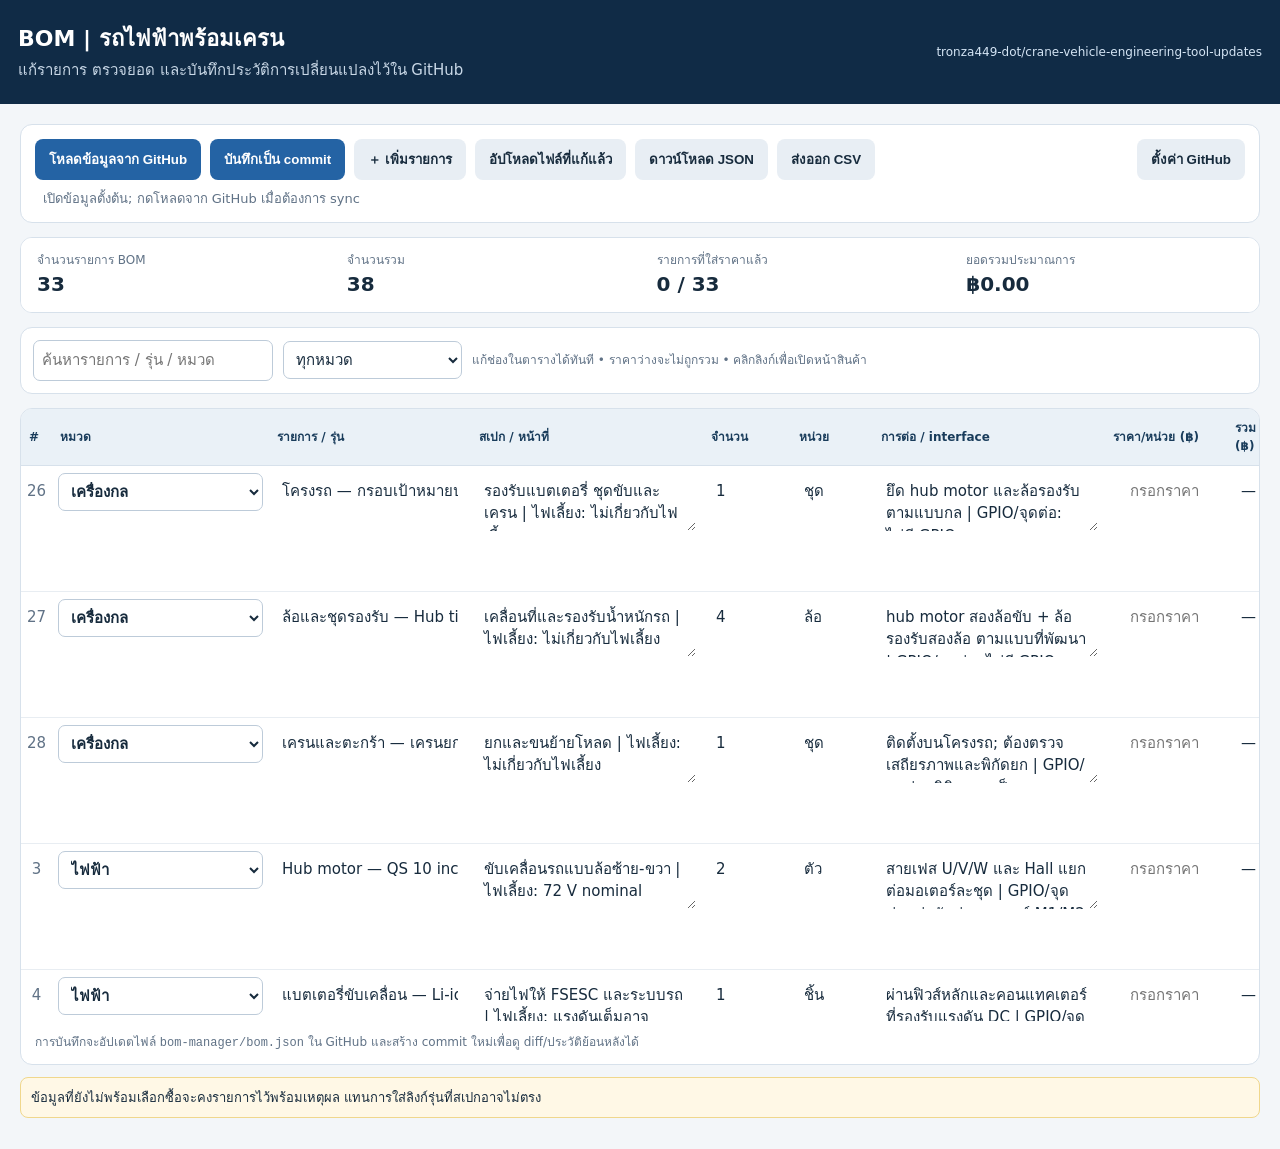
==== commit 6829c61b: "feat(web-bom): use the same simplified Electrical category as the desktop app" ====
--- a/bom-manager/index.html
+++ b/bom-manager/index.html
@@ -24,7 +24,7 @@
 <div class="modal-back" id="settingsModal"><section class="modal"><h2>เชื่อมต่อ GitHub</h2><p class="small">ตั้งค่า repo/branch และ Personal Access Token สำหรับเขียน BOM ระบบจะเก็บ token ไว้ในหน่วยความจำของแท็บนี้เท่านั้น ไม่บันทึกลงไฟล์หรือ local storage</p><label for="repoInput">Repository (owner/name)</label><input id="repoInput" value="tronza449-dot/crane-vehicle-engineering-tool-updates"><label for="branchInput">Branch</label><input id="branchInput" value="main"><label for="pathInput">Path ของไฟล์ข้อมูล</label><input id="pathInput" value="bom-manager/bom.json"><label for="tokenInput">Fine-grained Personal Access Token</label><input id="tokenInput" type="password" autocomplete="off" placeholder="วาง token ที่มี Contents: Read and write"><div class="notice">สร้าง token ให้เข้าถึงเฉพาะ repository นี้ และให้สิทธิ์ Contents: Read and write เท่านั้น อย่าส่ง token ในแชตหรือใส่ในไฟล์โปรแกรม</div><div class="actions"><button class="secondary" id="cancelSettings">ปิด</button><button id="applySettings">ใช้การตั้งค่านี้</button></div></section></div>
 <script>
 'use strict';
-const EMBEDDED_DATA={"schemaVersion":1,"project":"รถไฟฟ้าพร้อมเครน","updatedAt":"2026-10-10T11:33:31.879Z","currency":"THB","items":[{"id":"1","category":"อิเล็กทรอนิกส์/ควบคุม","name":"บอร์ดควบคุมหลัก — ESP32 DevKit ใช้โมดูล ESP-WROOM-32","spec":"อ่านรีโมทและเซนเซอร์, สั่งเอาต์พุต และสื่อสารกับ VESC | ไฟเลี้ยง: 3.3 V logic","qty":1,"unit":"ชิ้น","connection":"GPIO / I²C / CAN ผ่าน transceiver | GPIO/จุดต่อ: 21, 22, 26, 27 ใช้กับ BNO086; 25 = รีเลย์ buzzer; 33 = รีเลย์ไฟเตือน; 32 จอง; 16/17 เสนอ CAN","unitPrice":null,"link":"https://www.modulemore.com/product/128/esp32-wroom-32-dev-board-wifi-bt-ble-mcu","status":"เลือกบอร์ดแล้ว","notes":"ยืนยันรุ่น DevKit และผัง GPIO สุดท้าย"},{"id":"2","category":"อิเล็กทรอนิกส์/ควบคุม","name":"คอนโทรลเลอร์มอเตอร์ — Flipsky Dual FSESC75100 with Aluminum PCB","spec":"ขับมอเตอร์ฮับซ้ายและขวา | ไฟเลี้ยง: แบตเตอรี่ 72 V; ตรวจแรงดันเต็ม 84 V กับพิกัดบอร์ด","qty":1,"unit":"ชิ้น","connection":"VESC; CAN bus ร่วมถึง VESC ทั้งสองชุด | GPIO/จุดต่อ: CAN #5 และ #12 ตามป้ายบอร์ด; รายละเอียดสายต้องเช็กคู่มือรุ่น","unitPrice":null,"link":"https://flipsky.net/products/flipsky-dual-75100-with-aluminum-pcb-based-on-vesc-for-electric-skateboard-electric-scooter-ebike-speed-controller","status":"เลือกรุ่นแล้ว; สั่งจากผู้ผลิต","notes":"ยืนยันรุ่น/เฟิร์มแวร์/พิกัดกระแสและการต่อ CAN ของ Dual"},{"id":"3","category":"ไฟฟ้ากำลัง","name":"Hub motor — QS 10 inch single-shaft, 1500 W, 72 V, 45H V2","spec":"ขับเคลื่อนรถแบบล้อซ้าย-ขวา | ไฟเลี้ยง: 72 V nominal","qty":2,"unit":"ตัว","connection":"สายเฟส U/V/W และ Hall แยกต่อมอเตอร์ละชุด | GPIO/จุดต่อ: ต่อกับช่องมอเตอร์ M1/M2 ของ FSESC","unitPrice":null,"link":"https://www.qsmotor.cc/QS205-Single-Shaft-Car-Hub-Motor45H-1500W-V2-Type-p.html","status":"เลือกสเปกแล้ว; สั่ง/ขอใบเสนอราคาจาก QS Motor","notes":"ยืนยันเอกสารรุ่นมอเตอร์และลำดับสาย Hall/เฟส"},{"id":"4","category":"ไฟฟ้ากำลัง","name":"แบตเตอรี่ขับเคลื่อน — Li-ion 72 V (20S)","spec":"จ่ายไฟให้ FSESC และระบบรถ | ไฟเลี้ยง: แรงดันเต็มอาจประมาณ 84 V","qty":1,"unit":"ชิ้น","connection":"ผ่านฟิวส์หลักและคอนแทคเตอร์ที่รองรับแรงดัน DC | GPIO/จุดต่อ: B+ / B− เข้า FSESC ตามคู่มือ","unitPrice":null,"link":null,"status":"แนวทางเลือกแล้ว","notes":"ความจุ Ah, กระแสต่อเนื่อง/พีก, รูปแบบแพ็ก และผู้ขาย | ยังไม่มีลิงก์ซื้อ: ต้องกำหนด Ah, discharge current และแพ็ก/ผู้ผลิตก่อน"},{"id":"5","category":"ไฟฟ้ากำลัง","name":"BMS — BMS สำหรับแพ็ก Li-ion 20S","spec":"ป้องกันเซลล์และตัดเมื่อเงื่อนไขเกินกำหนด | ไฟเลี้ยง: ต้องตรงกับ 20S และกระแสแบตเตอรี่","qty":1,"unit":"ชิ้น","connection":"ต่อกับแพ็กตามผัง BMS; telemetry ยังไม่กำหนด | GPIO/จุดต่อ: ยังไม่มี GPIO ที่ยืนยัน","unitPrice":null,"link":null,"status":"รุ่นยังไม่เลือก","notes":"กระแสต่อเนื่อง/พีก, balancing, วิธีอ่านข้อมูล | ยังไม่มีลิงก์ซื้อ: ต้องคำนวณ BMS 20S จากกระแสแพ็กและกำหนดการสื่อสารก่อน"},{"id":"6","category":"ไฟฟ้ากำลัง","name":"ฟิวส์หลัก DC — ฟิวส์ DC สำหรับแบตเตอรี่ 72 V; รุ่น/ขนาด TBD","spec":"ป้องกันสายและระบบจากกระแสผิดปกติ | ไฟเลี้ยง: ต้องมีพิกัดแรงดัน DC สูงกว่าแรงดันแบตเตอรี่เต็ม","qty":1,"unit":"ชิ้น","connection":"อนุกรมบนสาย B+ ตามแบบระบบกำลัง | GPIO/จุดต่อ: แบตเตอรี่ B+ → ฟิวส์ → ระบบหลัก","unitPrice":null,"link":null,"status":"ต้องคำนวณก่อนเลือก","notes":"กระแสฟิวส์ตามสาย, BMS, FSESC และความสามารถตัดกระแส | ยังไม่มีลิงก์ซื้อ: ต้องคำนวณพิกัดฟิวส์จากสาย/กระแสลัดวงจรและแรงดัน DC ก่อน"},{"id":"7","category":"ไฟฟ้ากำลัง","name":"คอนแทคเตอร์หลัก — คอนแทคเตอร์ DC; รุ่น/คอยล์ TBD","spec":"ตัด/ต่อไฟกำลังของระบบรถ | ไฟเลี้ยง: หน้าสัมผัสต้องรองรับแรงดัน DC ของแพ็ก","qty":1,"unit":"ชิ้น","connection":"Emergency stop ควบคุมวงจรคอยล์ ไม่ให้ปุ่ม E-stop รับกระแส traction โดยตรง | GPIO/จุดต่อ: วงจรคอยล์แยกจากขั้วกำลัง","unitPrice":null,"link":null,"status":"รุ่นยังไม่เลือก","notes":"พิกัด DC, กระแส, แรงดันคอยล์ และวงจร pre-charge | ยังไม่มีลิงก์ซื้อ: ต้องกำหนดกระแส DC, coil voltage และ pre-charge ก่อน"},{"id":"8","category":"อิเล็กทรอนิกส์/ควบคุม","name":"ปุ่ม Emergency stop — ปุ่ม E-stop แบบล็อกค้าง; รุ่น TBD","spec":"สั่งตัดคอยล์คอนแทคเตอร์เมื่อฉุกเฉิน | ไฟเลี้ยง: วงจรควบคุมแรงดันต่ำที่เหมาะกับคอยล์","qty":1,"unit":"ชิ้น","connection":"ต่ออนุกรมในวงจรคอยล์คอนแทคเตอร์ตามแบบที่ตรวจแล้ว | GPIO/จุดต่อ: ไม่ต่อเข้าขา GPIO เป็นอุปกรณ์ตัดกำลังหลัก","unitPrice":null,"link":null,"status":"ต้องเลือกอุปกรณ์","notes":"ชนิดหน้าสัมผัสและพิกัดวงจรคอยล์ | ยังไม่มีลิงก์ซื้อ: ต้องจับคู่หน้าสัมผัส E-stop กับคอยล์ contactor ที่เลือก"},{"id":"9","category":"ไฟฟ้ากำลัง","name":"DC-DC 72 V → 5 V — AllNewStep A5330, 9–120 VDC input, 5 V 3 A output","spec":"จ่ายไฟให้ ESP32 และอุปกรณ์ 5 V | ไฟเลี้ยง: อินพุตต้องรองรับแรงดันแบตเตอรี่เต็ม","qty":1,"unit":"ชิ้น","connection":"ขาออก 5 V ไป VIN/5V ของ DevKit ตามข้อกำหนดบอร์ด | GPIO/จุดต่อ: ESP32 VIN/5V; GND ร่วมฝั่งควบคุม","unitPrice":null,"link":"https://www.allnewstep.com/product/5485/%E0%B9%82%E0%B8%A1%E0%B8%94%E0%B8%B9%E0%B8%A5%E0%B9%81%E0%B8%9B%E0%B8%A5%E0%B8%87%E0%B9%84%E0%B8%9F%E0%B8%A5%E0%B8%87-9-120vdc-%E0%B9%80%E0%B8%9B%E0%B9%87%E0%B8%99-5v-3a-dc-step-down-power-module-9-120vdc-wide-voltage-input-to-5v-high-c","status":"เลือกตัวอย่างรุ่นไว้; ยืนยันรุ่น","notes":"ตัวเลือกสินค้า: 5 V 3 A, input 9–120 VDC; 72 V Li-ion เต็มราว 84 V อยู่ในช่วง input ที่ระบุ. เป็น buck non-isolated; ตรวจพิกัดกระแสรวม/ความร้อนก่อนติดตั้ง."},{"id":"10","category":"ไฟฟ้ากำลัง","name":"DC-DC 72 V → 12 V — AEI.th variant 16–120 VDC input, 12 V 3 A output","spec":"จ่ายไฟให้ไฟเตือน 12 V และโหลดควบคุมที่เหมาะสม | ไฟเลี้ยง: อินพุตต้องรองรับแรงดันแบตเตอรี่เต็ม","qty":1,"unit":"ชิ้น","connection":"จ่ายไฟให้ไฟเตือน; +12 V ผ่านฟิวส์สาขาและหน้าสัมผัส relay COM2/NO2 | GPIO/จุดต่อ: CH2 relay สั่งด้วย GPIO33; แยกจากแบตวินช์","unitPrice":null,"link":"https://shopee.co.th/Voltage-Regulator-Module-%E0%B9%82%E0%B8%A1%E0%B8%94%E0%B8%B9%E0%B8%A5%E0%B8%84%E0%B8%87%E0%B9%81%E0%B8%A3%E0%B8%87%E0%B8%94%E0%B8%B1%E0%B8%99-DC-DC-Buck-Step-Down-Converter-9-120V-to-5V-3A-16-120V-to-12V-3A-%E0%B8%A1%E0%B8%B5%E0%B8%82%E0%B8%AD%E0%B8%87%E0%B8%9E%E0%B8%A3%E0%B9%89%E0%B8%AD%E0%B8%A1%E0%B8%AA%E0%B9%88%E0%B8%87%21-i.117988183.19627205800","status":"เลือก option 12 V 3 A; ตรวจสเปก/ร้านก่อนซื้อ","notes":"เลือก option 12 V 3 A, input 16–120 V; non-isolated buck. ไฟเตือน 10 W ≈0.83 A nominal; ยืนยันกระแสเริ่มต้นและอุณหภูมิจริง. Relay contacts สวิตช์ +12 V; ห้ามป้อน 72 V เข้า relay/load branch."},{"id":"11","category":"อิเล็กทรอนิกส์/ควบคุม","name":"CAN transceiver — SN65HVD230","spec":"เชื่อม TWAI/CAN ของ ESP32 กับ CAN bus ของ VESC | ไฟเลี้ยง: VCC 3.3 V logic","qty":1,"unit":"ชิ้น","connection":"TXD/RXD ฝั่ง ESP32; CANH/CANL ต่อเป็นบัสคู่ | GPIO/จุดต่อ: GPIO16 TX และ GPIO17 RX เป็นการจัดสรรที่เสนอ; ต้องยืนยัน mapping ใน firmware","unitPrice":null,"link":"https://www.modulemore.com/product/2310/sn65hvd230-can-bus-transceiver-module","status":"รุ่นเลือกไว้; GPIO ยังเสนอ","notes":"ขา TX/RX บนบอร์ด transceiver และตำแหน่ง termination"},{"id":"12","category":"อิเล็กทรอนิกส์/ควบคุม","name":"IMU — BNO086","spec":"วัดทิศทาง/มุมเอียงเพื่อแสดงผลหรือแจ้งเตือน | ไฟเลี้ยง: ใช้แรงดันตาม breakout board","qty":1,"unit":"ชิ้น","connection":"I²C และขา INT/RST หากบอร์ดรองรับ | GPIO/จุดต่อ: SDA 21, SCL 22, RST 26, INT 27 ตามแบบเดิม","unitPrice":null,"link":"https://www.digikey.co.th/th/products/detail/sparkfun-electronics/22857/21443055","status":"เลือก breakout รุ่น BNO086; เลือกจาก DigiKey","notes":"ยืนยันรุ่น breakout, แรงดันจ่ายและชื่อขาจริง"},{"id":"13","category":"อิเล็กทรอนิกส์/ควบคุม","name":"ลิมิตสวิตช์ซ้าย-ขวา — OMRON D4N-112G","spec":"ตรวจสุดระยะหมุนเครนซ้ายและขวา | ไฟเลี้ยง: หน้าสัมผัสสวิตช์เป็น dry contact","qty":2,"unit":"ตัว","connection":"ใช้หน้าสัมผัส NC; ผ่าน optocoupler PC817 ตามแนวทางที่เลือกไว้ | GPIO/จุดต่อ: GPIO34 และ GPIO35 เป็นข้อเสนอปัจจุบัน","unitPrice":null,"link":"https://th.rs-online.com/web/p/limit-switches/6211521","status":"เลือกรุ่นแล้ว; RS มีรายการขาย","notes":"ทิศทางการกด, ขั้ว NC บนตัวจริง และทดสอบการหยุด"},{"id":"14","category":"อิเล็กทรอนิกส์/ควบคุม","name":"โมดูล Optocoupler — PC817 2-channel isolation module","spec":"แยกวงจรสัญญาณลิมิตสวิตช์จากฝั่ง ESP32 | ไฟเลี้ยง: ขา ESP32 3.3 V; ฝั่ง field ตามวงจรที่ออกแบบ","qty":1,"unit":"ชิ้น","connection":"หนึ่งช่องต่อหนึ่งลิมิต; ห้ามป้อน 12 V เข้า GPIO | GPIO/จุดต่อ: เอาต์พุตช่อง 1 → GPIO34; ช่อง 2 → GPIO35 (ข้อเสนอ)","unitPrice":null,"link":"https://www.ortech-online.com/product/2240/cm003-pc817-%E0%B9%82%E0%B8%A1%E0%B8%94%E0%B8%B9%E0%B8%A5%E0%B8%84%E0%B8%A7%E0%B8%9A%E0%B8%84%E0%B8%B8%E0%B8%A1%E0%B9%81%E0%B8%9A%E0%B8%9A%E0%B9%81%E0%B8%A2%E0%B8%81%E0%B8%81%E0%B8%A3%E0%B8%B2%E0%B8%A7%E0%B8%99%E0%B9%8C-2-%E0%B8%8A%E0%B9%88%E0%B8%AD%E0%B8%87-2-channel-optocoupler-isolation-optical-module-%E0%B8%AD%E0%B8%AD%E0%B8%9B%E0%B9%82%E0%B8%95%E0%B9%89%E0%B8%84%E0%B8%B1%E0%B8%9B%E0%B9%80","status":"เลือกโมดูล 2 ช่อง; ตรวจขั้ว/วงจรจริง","notes":"ตรวจผังขา IN/GND/OUT และตัวต้านทานบนโมดูลจริง"},{"id":"15","category":"อิเล็กทรอนิกส์/ควบคุม","name":"โมดูลรีเลย์ 3 ช่อง Optocoupler Isolation, High-trigger 3.3–7 V (SKU-00333)","spec":"รับคำสั่ง GPIO แล้วสั่งโหลดผ่านหน้าสัมผัสรีเลย์; ใช้ CH1 และ CH2, CH3 สำรอง | ไฟเลี้ยงบอร์ด: 5 V DC ที่ VCC; เผื่อกระแสเลี้ยงบอร์ดจาก DC-DC","qty":1,"unit":"ชิ้น","connection":"ESP32 GPIO25 → IN1 (CH1 buzzer); GPIO33 → IN2 (CH2 ไฟเตือน); logic GND → ESP32 GND ตามคู่มือโมดูล | โหลดต่อผ่าน COM/NO ของแต่ละช่อง; เว้น NC และ CH3","unitPrice":null,"link":"https://www.modulemore.com/product/333/relay-3ch-optocoupler-isolation-33v-5v","status":"เลือกแนวทาง/รุ่นแล้ว","notes":"ยืนยันขั้ว VCC/GND/IN และ COM/NO ตาม silk-screen ของบอร์ดจริง; โหลด DC ไม่เกิน 30 V, 7 A/ช่อง; แยกกราวด์โหลดกับ logic หากต้องการคง optocoupler isolation"},{"id":"16","category":"ไฟฟ้ากำลัง","name":"ไฟเตือนหมุน DEXZON 4 นิ้ว, DC 12 V, 10 W, สีเหลือง","spec":"ไฟเตือนเมื่อระบบรถทำงาน/ตามสถานะโปรแกรม; กระแสคำนวณคร่าว ๆ 10 W ÷ 12 V ≈ 0.83 A","qty":1,"unit":"ชิ้น","connection":"12 V+ → ฟิวส์สาขาที่เลือกตามกระแสเริ่มต้น/สาย → COM2; NO2 → ไฟ +; ไฟ − → 12 V− | รีเลย์ CH2 ใช้ GPIO33; ห้ามต่อเข้ากับ 72 V","unitPrice":null,"link":"https://www.homepro.co.th/p/1236599","status":"ตัวเลือกที่คุยไว้","notes":"ตรวจพิกัดกระแสเริ่มต้นและวิธียึดโคมก่อนซื้อ; ฐานแม่เหล็กต้องยึดเพิ่มบนรถที่เคลื่อนที่; ฟิวส์และสายต้องเลือกตามกระแสจริง"},{"id":"17","category":"อิเล็กทรอนิกส์/ควบคุม","name":"Active buzzer TMB12A05, DC 3.3–5 V, <25 mA","spec":"ส่งเสียงเมื่อ ESP32 สั่งเตือน; เป็น active buzzer จึงส่งเสียงเมื่อจ่ายไฟ DC","qty":1,"unit":"ชิ้น","connection":"5 V+ (ฝั่งโหลด) → COM1; NO1 → buzzer +; buzzer − → 5 V− | รีเลย์ CH1 ใช้ GPIO25; ปล่อย NC ไว้","unitPrice":null,"link":"https://www.ab.in.th/product/1116/active-buzzer-%E0%B8%A5%E0%B8%B3%E0%B9%82%E0%B8%9E%E0%B8%87%E0%B8%AA%E0%B8%B1%E0%B8%8D%E0%B8%8D%E0%B8%B2%E0%B8%93-5v-tmb12a05","status":"ตัวเลือกที่คุยไว้","notes":"ใช้แหล่ง 5 V ตามสเปก buzzer; ถ้าต้องการแยก optocoupler เต็มรูปแบบ ห้ามรวมขั้วลบฝั่งโหลดกับ logic GND"},{"id":"18","category":"อิเล็กทรอนิกส์/ควบคุม","name":"เครื่องส่ง RC — FlySky FS-i6X","spec":"สั่งเดินหน้า/ถอยหลังและเลี้ยวรถแบบไร้สาย | ไฟเลี้ยง: แบตเตอรี่รีโมทตามรุ่น","qty":1,"unit":"ชุด/ตัว","connection":"วิทยุ 2.4 GHz ไปยัง receiver ที่เข้ากันได้ | GPIO/จุดต่อ: ช่อง RC → ESP32; mapping channel ยังไม่ยืนยัน","unitPrice":null,"link":"https://shopee.co.th/%E0%B8%A7%E0%B8%B4%E0%B8%97%E0%B8%A2%E0%B8%B8%E0%B8%9A%E0%B8%B1%E0%B8%87%E0%B8%84%E0%B8%B1%E0%B8%9A-Flysky-FS-i6X-2.4GHz10CH-%E0%B8%9E%E0%B8%A3%E0%B9%89%E0%B8%AD%E0%B8%A1%E0%B8%95%E0%B8%B1%E0%B8%A7%E0%B8%A3%E0%B8%B1%E0%B8%9A%E0%B8%AA%E0%B8%B1%E0%B8%8D%E0%B8%8D%E0%B8%B2%E0%B8%93-FS-iA6B-%E0%B9%81%E0%B8%A5%E0%B8%B0-FS-iA10B-%E0%B8%AA%E0%B8%B3%E0%B8%AB%E0%B8%A3%E0%B8%B1%E0%B8%9A%E0%B8%A3%E0%B8%96-%E0%B8%AE%E0%B8%AD-%E0%B9%80%E0%B8%84%E0%B8%A3%E0%B8%B7%E0%B9%88%E0%B8%AD%E0%B8%87%E0%B8%9A%E0%B8%B4%E0%B8%99-%E0%B9%82%E0%B8%94%E0%B8%A3%E0%B8%99%28%E0%B8%AA%E0%B9%88%E0%B8%87%E0%B8%88%E0%B8%B2%E0%B8%81%E0%B8%81%E0%B8%A3%E0%B8%B8%E0%B8%87%E0%B9%80%E0%B8%97%E0%B8%9E%29-i.553680739.26265727576","status":"ตัวเลือกที่แนะนำ; เลือกชุด FS-i6X + FS-iA6B","notes":"ยืนยัน transmitter และ failsafe settings"},{"id":"19","category":"อิเล็กทรอนิกส์/ควบคุม","name":"ตัวรับ RC — FlySky FS-iA6B (เลือกเป็นชุดคู่กับ FS-i6X)","spec":"รับคำสั่งจากรีโมทแล้วส่งให้ ESP32 | ไฟเลี้ยง: แรงดันตามคู่มือ receiver","qty":1,"unit":"ชุด/ตัว","connection":"แนะนำ output iBUS หาก receiver รุ่นที่เลือกมีให้ | GPIO/จุดต่อ: GPIO RX ยังไม่กำหนด","unitPrice":null,"link":"https://shopee.co.th/%E0%B8%A7%E0%B8%B4%E0%B8%97%E0%B8%A2%E0%B8%B8%E0%B8%9A%E0%B8%B1%E0%B8%87%E0%B8%84%E0%B8%B1%E0%B8%9A-Flysky-FS-i6X-2.4GHz10CH-%E0%B8%9E%E0%B8%A3%E0%B9%89%E0%B8%AD%E0%B8%A1%E0%B8%95%E0%B8%B1%E0%B8%A7%E0%B8%A3%E0%B8%B1%E0%B8%9A%E0%B8%AA%E0%B8%B1%E0%B8%8D%E0%B8%8D%E0%B8%B2%E0%B8%93-FS-iA6B-%E0%B9%81%E0%B8%A5%E0%B8%B0-FS-iA10B-%E0%B8%AA%E0%B8%B3%E0%B8%AB%E0%B8%A3%E0%B8%B1%E0%B8%9A%E0%B8%A3%E0%B8%96-%E0%B8%AE%E0%B8%AD-%E0%B9%80%E0%B8%84%E0%B8%A3%E0%B8%B7%E0%B9%88%E0%B8%AD%E0%B8%87%E0%B8%9A%E0%B8%B4%E0%B8%99-%E0%B9%82%E0%B8%94%E0%B8%A3%E0%B8%99%28%E0%B8%AA%E0%B9%88%E0%B8%87%E0%B8%88%E0%B8%B2%E0%B8%81%E0%B8%81%E0%B8%A3%E0%B8%B8%E0%B8%87%E0%B9%80%E0%B8%97%E0%B8%9E%29-i.553680739.26265727576","status":"ตัวเลือกที่แนะนำ; ยืนยันร้านส่งรุ่น FS-iA6B","notes":"ตรวจว่า receiver มี iBUS output ที่ใช้ได้จริง, ตั้ง failsafe ให้ตัดคำสั่งขับเมื่อสัญญาณหาย และทดสอบ output level ก่อนต่อ ESP32"},{"id":"20","category":"อิเล็กทรอนิกส์/ควบคุม","name":"บอร์ดจอ — Waveshare ESP32-S3-Touch-LCD-7B, 7-inch 1024×600","spec":"แสดงเปอร์เซ็นต์แบตเตอรี่บนรีโมท/จอ; ESP32-S3 รับ telemetry จาก ESP32 บนรถ","qty":1,"unit":"ชิ้น","connection":"ESP32 บนรถส่ง telemetry ไป ESP32-S3; วิธีส่งยังไม่เลือก | GPIO/จุดต่อ: ไม่ใช้ GPIO ของ ESP32 รถโดยตรง","unitPrice":null,"link":"https://www.waveshare.com/product/esp32-s3-lcd-7b.htm","status":"รุ่นระบุชัด; ยังเป็นตัวเลือก","notes":"บอร์ดมี ESP32-S3 ในตัว; ต้องกำหนดวิธีส่งข้อมูลและทดสอบการเชื่อมต่อก่อนซื้อ"},{"id":"21","category":"อิเล็กทรอนิกส์/ควบคุม","name":"วงจรวัดแบต/กระแส — โมดูลวัดแรงดัน/กระแสที่รองรับแพ็ก 72 V; รุ่น TBD","spec":"ให้ ESP32 ประเมินและแสดง % แบตเตอรี่ | ไฟเลี้ยง: ต้องทนแรงดันสูงสุดของแพ็กและแยกสัญญาณอย่างเหมาะสม","qty":1,"unit":"ชิ้น","connection":"ส่งข้อมูลเข้า ESP32 หรืออ่านจาก BMS หากมี protocol | GPIO/จุดต่อ: ขา ADC/การสื่อสารยังไม่กำหนด","unitPrice":null,"link":null,"status":"ต้องเลือกวิธีวัด","notes":"แนะนำกำหนดวิธีอ่านจาก BMS หรือ sensor ก่อนต่อแพ็กจริง | ยังไม่มีลิงก์ซื้อ: เลือกก่อนว่าจะอ่าน BMS หรือใช้ voltage/current sensor ที่ทน 84 V"},{"id":"22","category":"ไฟฟ้ากำลัง","name":"วินช์ DC — วินช์ 12 V, 1400 W ตามข้อมูลร้าน; รุ่นไม่ทราบ","spec":"ยก/ลดโหลดของเครน | ไฟเลี้ยง: 12 V; กำลังระบุ 1400 W","qty":1,"unit":"ชิ้น","connection":"ควบคุมขึ้น/ลงด้วยรีเลย์/คอนแทคเตอร์กลับขั้วหรือชุดควบคุมจากร้าน | GPIO/จุดต่อ: แยกจากการขับรถ; ยังไม่กำหนด GPIO","unitPrice":null,"link":null,"status":"สเปกร้านยังไม่พอระบุรุ่น","notes":"กระแสใช้งาน/กระแสติดขัด, remote, duty cycle, เบรก | ยังไม่มีลิงก์ซื้อ: ร้านยังไม่ระบุรุ่น/กระแส stall/duty cycle ของวินช์ 12 V 1400 W"},{"id":"23","category":"ไฟฟ้ากำลัง","name":"แบตเตอรี่วินช์แยก — แบตเตอรี่ 12 V แยกจากแบตเตอรี่รถ; รุ่น/ความจุ TBD","spec":"จ่ายกำลังให้วินช์ 12 V | ไฟเลี้ยง: 12 V","qty":1,"unit":"ชิ้น","connection":"ฟิวส์ใกล้ขั้วบวกและสายตามกระแสวินช์ | GPIO/จุดต่อ: ไม่ใช้ GPIO","unitPrice":null,"link":null,"status":"แนวทางเลือกไว้; รุ่นยังไม่เลือก","notes":"ชนิดแบต, Ah, กระแสจ่ายสูงสุดและการชาร์จ | ยังไม่มีลิงก์ซื้อ: ต้องกำหนดชนิดแบต 12 V, Ah และกระแสจ่ายสูงสุดให้ตรงวินช์"},{"id":"24","category":"อิเล็กทรอนิกส์/ควบคุม","name":"ชุดควบคุมวินช์ — ชุดรีโมทมีสาย/ไร้สายจากร้าน หรือชุดคอนแทคเตอร์กลับขั้ว; รุ่น TBD","spec":"สั่งวินช์ขึ้น/ลง | ไฟเลี้ยง: พิกัดต้องตรงกับวินช์ 12 V 1400 W","qty":1,"unit":"ชิ้น","connection":"ใช้ชุดที่ผู้ขายยืนยันว่ารองรับรุ่นวินช์; ผังยังรอข้อมูล | GPIO/จุดต่อ: ยังไม่ต่อกับ GPIO รถ","unitPrice":null,"link":null,"status":"รอข้อมูลร้าน","notes":"รูปแบบสายควบคุม, พิกัดคอนแทคเตอร์และวิธีหยุดฉุกเฉิน | ยังไม่มีลิงก์ซื้อ: รอรุ่นวินช์และยืนยันชุดควบคุมขึ้น/ลงที่ผู้ขายรับรอง"},{"id":"25","category":"ไฟฟ้ากำลัง","name":"มอเตอร์หมุนเครนและไดรเวอร์ — ยังไม่สรุปรุ่น; Cytron MDDS60 เคยถูกพูดถึงแต่ยังไม่ยืนยัน","spec":"หมุนฐานเครนซ้าย/ขวา | ไฟเลี้ยง: แรงดัน/กำลัง TBD","qty":1,"unit":"ชิ้น","connection":"ต้องจับคู่ driver กับชนิดมอเตอร์และกระแส stall | GPIO/จุดต่อ: ลิมิตซ้าย/ขวา GPIO34/35 เป็นข้อเสนอ","unitPrice":null,"link":null,"status":"ยังไม่เลือก","notes":"รุ่นมอเตอร์, แรงดัน, กระแส stall, วิธีเบรก | ยังไม่มีลิงก์ซื้อ: ต้องระบุชนิด/แรงดัน/กระแส stall มอเตอร์หมุนเครนก่อนเลือก driver"},{"id":"26","category":"เครื่องกล","name":"โครงรถ — กรอบเป้าหมายประมาณ 1500 × 1000 mm; เหล็กกล่อง","spec":"รองรับแบตเตอรี่ ชุดขับและเครน | ไฟเลี้ยง: ไม่เกี่ยวกับไฟเลี้ยง","qty":1,"unit":"ชุด","connection":"ยึด hub motor และล้อรองรับตามแบบกล | GPIO/จุดต่อ: ไม่มี GPIO","unitPrice":null,"link":null,"status":"แบบโครงยังพัฒนา","notes":"ขนาด/ความหนา/เกรดเหล็กและจุดยึดจริง | สั่งทำตามแบบ; ไม่ใช่อุปกรณ์สำเร็จรูป"},{"id":"27","category":"เครื่องกล","name":"ล้อและชุดรองรับ — Hub tire 3.0-10; ล้อรองรับ 16 inch ตามแนวทางล่าสุด","spec":"เคลื่อนที่และรองรับน้ำหนักรถ | ไฟเลี้ยง: ไม่เกี่ยวกับไฟเลี้ยง","qty":4,"unit":"ล้อ","connection":"hub motor สองล้อขับ + ล้อรองรับสองล้อ ตามแบบที่พัฒนา | GPIO/จุดต่อ: ไม่มี GPIO","unitPrice":null,"link":null,"status":"สเปกเป้าหมาย","notes":"ยืนยันขนาดเพลา/ดุมและตำแหน่งติดตั้ง | ยังไม่มีลิงก์ซื้อ: ต้องยืนยันเพลา/ดุมและพิกัดรับน้ำหนัก"},{"id":"28","category":"เครื่องกล","name":"เครนและตะกร้า — เครนยกของพร้อมตะกร้ารับโหลด; แบบ/พิกัดยังพัฒนา","spec":"ยกและขนย้ายโหลด | ไฟเลี้ยง: ไม่เกี่ยวกับไฟเลี้ยง","qty":1,"unit":"ชุด","connection":"ติดตั้งบนโครงรถ; ต้องตรวจเสถียรภาพและพิกัดยก | GPIO/จุดต่อ: ลิมิตหมุนเป็น GPIO34/35 ข้อเสนอ","unitPrice":null,"link":null,"status":"แบบยังไม่สรุป","notes":"น้ำหนักเครน พิกัดยก ระยะเอื้อม และจุดยึด | สั่งทำตามแบบ; ต้องกำหนดพิกัดยกและระยะเอื้อมก่อนทำแบบ"},{"id":"29","category":"ไฟฟ้ากำลัง","name":"Inline mini blade fuse holder Littelfuse 0FHM0003ZXJS, 18 AWG","spec":"ติดตั้งอนุกรมบน +12 V ก่อน COM2","qty":1,"unit":"ชิ้น","connection":"ใส่ mini blade fuse; วางใกล้แหล่งจ่าย","unitPrice":null,"link":"https://www.digikey.co.th/en/products/detail/littelfuse-commercial-vehicle-products/0FHM0003ZXJS/29571868","status":"ตัวเลือกที่เลือก","notes":"holder ระบุ 18 AWG; ตรวจรูปแบบฟิวส์ให้ตรงกับ holder"},{"id":"30","category":"ไฟฟ้ากำลัง","name":"Mini blade fuse 2 A","spec":"ค่าตั้งต้นสำหรับโหลด beacon 0.83 A nominal; ยังต้องทดสอบ inrush","qty":1,"unit":"ชิ้น","connection":"ใส่ใน holder สาย +12 V ของ beacon","unitPrice":null,"link":"https://www.c-hamtec.com/category/67/%E0%B8%9F%E0%B8%B4%E0%B8%A7%E0%B8%AA%E0%B9%8C%E0%B9%81%E0%B8%A5%E0%B8%B0-fuse-tap","status":"ค่าเริ่มต้นชั่วคราว","notes":"หน้า category มี Mini Fuse หลายค่า รวม 2 A; เลือก Mini 2 A. ถ้าขาดตอนเปิดไฟ ให้ตรวจ inrush และเลือกค่าตามคู่มือ/สาย ไม่เพิ่มค่าโดยเดา"},{"id":"31","category":"ไฟฟ้ากำลัง","name":"Twin cable 2C×18 AWG (0.75 mm²), copper, 2 m","spec":"ใช้เดินโหลด 12 V beacon ในช่วงสั้นและมีการป้องกัน","qty":1,"unit":"ชิ้น","connection":"สายแดงเป็น +12 V ผ่าน fuse/relay; สายดำเป็น return ไป 12 V−","unitPrice":null,"link":"https://shopee.co.th/-2-%E0%B9%80%E0%B8%A1%E0%B8%95%E0%B8%A3-JSL-239-%E0%B8%AA%E0%B8%B2%E0%B8%A2%E0%B9%84%E0%B8%9F%E0%B8%84%E0%B8%B9%E0%B9%88-%E0%B8%94%E0%B8%B3-%E0%B9%81%E0%B8%94%E0%B8%87-2Cx18AWG-UL2468-Twin-Cable-Dynaom-%E0%B8%AA%E0%B8%B2%E0%B8%A2%E0%B8%97%E0%B8%AD%E0%B8%87%E0%B9%81%E0%B8%97%E0%B9%89-%E0%B9%84%E0%B8%9FDC-%E0%B8%95%E0%B9%88%E0%B8%AD%E0%B8%A5%E0%B8%B3%E0%B9%82%E0%B8%9E%E0%B8%87-%E0%B8%82%E0%B8%99%E0%B8%B2%E0%B8%94-18-AWG-0.75-sq.mm-8...-i.95326684.25421059661","status":"ตัวเลือกที่เลือก","notes":"เลือกความยาวตามระยะติดตั้ง; บริเวณโดนน้ำ/สั่นสะเทือนใช้สายยานยนต์และปลอกป้องกัน"},{"id":"32","category":"อิเล็กทรอนิกส์/ควบคุม","name":"Dupont jumper wire set, 2.54 mm","spec":"ใช้กับสายสัญญาณ ESP32 ↔ relay input","qty":1,"unit":"ชิ้น","connection":"GPIO25→IN1; GPIO33→IN2; GND logic→GND logic","unitPrice":null,"link":"https://www.allnewstep.com/product/136/%E0%B8%AA%E0%B8%B2%E0%B8%A2%E0%B9%84%E0%B8%9F-%E0%B8%88%E0%B8%B1%E0%B8%A1%E0%B9%80%E0%B8%9B%E0%B8%AD%E0%B8%A3%E0%B9%8C-%E0%B8%9C%E0%B8%B9%E0%B9%89-%E0%B9%80%E0%B8%A1%E0%B8%B5%E0%B8%A2-jumper-wire-%E0%B8%AA%E0%B8%B2%E0%B8%A2%E0%B9%81%E0%B8%9E-%E0%B8%9C%E0%B8%B9%E0%B9%89-%E0%B9%80%E0%B8%A1%E0%B8%B5%E0%B8%A2-%E0%B8%A2%E0%B8%B2%E0%B8%A7-20cm-40-%E0%B9%80%E0%B8%AA%E0%B9%89%E0%B8%99","status":"ตัวเลือกที่เลือก","notes":"เลือกหัว male/female ตามขั้ว header ของ relay board จริง; jumper ใช้เฉพาะ signal ไม่ใช้เดินกระแส beacon"},{"id":"33","category":"ไฟฟ้ากำลัง","name":"2-pin automotive quick connector for 18–20 AWG (optional)","spec":"ถอดเปลี่ยน beacon ได้สะดวก","qty":1,"unit":"ชิ้น","connection":"ใส่คั่นระหว่าง harness รถกับสาย beacon","unitPrice":null,"link":"https://www.thianthong.com/2-pin-quick-wire-connector-for-car-led-wiring-18-20-awg-low-coltage-dc-12v-24v.html","status":"อุปกรณ์เสริม","notes":"เลือกคู่ปลั๊กให้ครบ และยืนยันพิกัดกระแส/การป้องกันน้ำก่อนติดตั้ง"}]};
+const EMBEDDED_DATA={"schemaVersion":1,"project":"รถไฟฟ้าพร้อมเครน","updatedAt":"2026-10-10T11:33:31.879Z","currency":"THB","items":[{"id":"1","category":"อิเล็กทรอนิกส์/ควบคุม","name":"บอร์ดควบคุมหลัก — ESP32 DevKit ใช้โมดูล ESP-WROOM-32","spec":"อ่านรีโมทและเซนเซอร์, สั่งเอาต์พุต และสื่อสารกับ VESC | ไฟเลี้ยง: 3.3 V logic","qty":1,"unit":"ชิ้น","connection":"GPIO / I²C / CAN ผ่าน transceiver | GPIO/จุดต่อ: 21, 22, 26, 27 ใช้กับ BNO086; 25 = รีเลย์ buzzer; 33 = รีเลย์ไฟเตือน; 32 จอง; 16/17 เสนอ CAN","unitPrice":null,"link":"https://www.modulemore.com/product/128/esp32-wroom-32-dev-board-wifi-bt-ble-mcu","status":"เลือกบอร์ดแล้ว","notes":"ยืนยันรุ่น DevKit และผัง GPIO สุดท้าย"},{"id":"2","category":"อิเล็กทรอนิกส์/ควบคุม","name":"คอนโทรลเลอร์มอเตอร์ — Flipsky Dual FSESC75100 with Aluminum PCB","spec":"ขับมอเตอร์ฮับซ้ายและขวา | ไฟเลี้ยง: แบตเตอรี่ 72 V; ตรวจแรงดันเต็ม 84 V กับพิกัดบอร์ด","qty":1,"unit":"ชิ้น","connection":"VESC; CAN bus ร่วมถึง VESC ทั้งสองชุด | GPIO/จุดต่อ: CAN #5 และ #12 ตามป้ายบอร์ด; รายละเอียดสายต้องเช็กคู่มือรุ่น","unitPrice":null,"link":"https://flipsky.net/products/flipsky-dual-75100-with-aluminum-pcb-based-on-vesc-for-electric-skateboard-electric-scooter-ebike-speed-controller","status":"เลือกรุ่นแล้ว; สั่งจากผู้ผลิต","notes":"ยืนยันรุ่น/เฟิร์มแวร์/พิกัดกระแสและการต่อ CAN ของ Dual"},{"id":"3","category":"ไฟฟ้า","name":"Hub motor — QS 10 inch single-shaft, 1500 W, 72 V, 45H V2","spec":"ขับเคลื่อนรถแบบล้อซ้าย-ขวา | ไฟเลี้ยง: 72 V nominal","qty":2,"unit":"ตัว","connection":"สายเฟส U/V/W และ Hall แยกต่อมอเตอร์ละชุด | GPIO/จุดต่อ: ต่อกับช่องมอเตอร์ M1/M2 ของ FSESC","unitPrice":null,"link":"https://www.qsmotor.cc/QS205-Single-Shaft-Car-Hub-Motor45H-1500W-V2-Type-p.html","status":"เลือกสเปกแล้ว; สั่ง/ขอใบเสนอราคาจาก QS Motor","notes":"ยืนยันเอกสารรุ่นมอเตอร์และลำดับสาย Hall/เฟส"},{"id":"4","category":"ไฟฟ้า","name":"แบตเตอรี่ขับเคลื่อน — Li-ion 72 V (20S)","spec":"จ่ายไฟให้ FSESC และระบบรถ | ไฟเลี้ยง: แรงดันเต็มอาจประมาณ 84 V","qty":1,"unit":"ชิ้น","connection":"ผ่านฟิวส์หลักและคอนแทคเตอร์ที่รองรับแรงดัน DC | GPIO/จุดต่อ: B+ / B− เข้า FSESC ตามคู่มือ","unitPrice":null,"link":null,"status":"แนวทางเลือกแล้ว","notes":"ความจุ Ah, กระแสต่อเนื่อง/พีก, รูปแบบแพ็ก และผู้ขาย | ยังไม่มีลิงก์ซื้อ: ต้องกำหนด Ah, discharge current และแพ็ก/ผู้ผลิตก่อน"},{"id":"5","category":"ไฟฟ้า","name":"BMS — BMS สำหรับแพ็ก Li-ion 20S","spec":"ป้องกันเซลล์และตัดเมื่อเงื่อนไขเกินกำหนด | ไฟเลี้ยง: ต้องตรงกับ 20S และกระแสแบตเตอรี่","qty":1,"unit":"ชิ้น","connection":"ต่อกับแพ็กตามผัง BMS; telemetry ยังไม่กำหนด | GPIO/จุดต่อ: ยังไม่มี GPIO ที่ยืนยัน","unitPrice":null,"link":null,"status":"รุ่นยังไม่เลือก","notes":"กระแสต่อเนื่อง/พีก, balancing, วิธีอ่านข้อมูล | ยังไม่มีลิงก์ซื้อ: ต้องคำนวณ BMS 20S จากกระแสแพ็กและกำหนดการสื่อสารก่อน"},{"id":"6","category":"ไฟฟ้า","name":"ฟิวส์หลัก DC — ฟิวส์ DC สำหรับแบตเตอรี่ 72 V; รุ่น/ขนาด TBD","spec":"ป้องกันสายและระบบจากกระแสผิดปกติ | ไฟเลี้ยง: ต้องมีพิกัดแรงดัน DC สูงกว่าแรงดันแบตเตอรี่เต็ม","qty":1,"unit":"ชิ้น","connection":"อนุกรมบนสาย B+ ตามแบบระบบกำลัง | GPIO/จุดต่อ: แบตเตอรี่ B+ → ฟิวส์ → ระบบหลัก","unitPrice":null,"link":null,"status":"ต้องคำนวณก่อนเลือก","notes":"กระแสฟิวส์ตามสาย, BMS, FSESC และความสามารถตัดกระแส | ยังไม่มีลิงก์ซื้อ: ต้องคำนวณพิกัดฟิวส์จากสาย/กระแสลัดวงจรและแรงดัน DC ก่อน"},{"id":"7","category":"ไฟฟ้า","name":"คอนแทคเตอร์หลัก — คอนแทคเตอร์ DC; รุ่น/คอยล์ TBD","spec":"ตัด/ต่อไฟกำลังของระบบรถ | ไฟเลี้ยง: หน้าสัมผัสต้องรองรับแรงดัน DC ของแพ็ก","qty":1,"unit":"ชิ้น","connection":"Emergency stop ควบคุมวงจรคอยล์ ไม่ให้ปุ่ม E-stop รับกระแส traction โดยตรง | GPIO/จุดต่อ: วงจรคอยล์แยกจากขั้วกำลัง","unitPrice":null,"link":null,"status":"รุ่นยังไม่เลือก","notes":"พิกัด DC, กระแส, แรงดันคอยล์ และวงจร pre-charge | ยังไม่มีลิงก์ซื้อ: ต้องกำหนดกระแส DC, coil voltage และ pre-charge ก่อน"},{"id":"8","category":"อิเล็กทรอนิกส์/ควบคุม","name":"ปุ่ม Emergency stop — ปุ่ม E-stop แบบล็อกค้าง; รุ่น TBD","spec":"สั่งตัดคอยล์คอนแทคเตอร์เมื่อฉุกเฉิน | ไฟเลี้ยง: วงจรควบคุมแรงดันต่ำที่เหมาะกับคอยล์","qty":1,"unit":"ชิ้น","connection":"ต่ออนุกรมในวงจรคอยล์คอนแทคเตอร์ตามแบบที่ตรวจแล้ว | GPIO/จุดต่อ: ไม่ต่อเข้าขา GPIO เป็นอุปกรณ์ตัดกำลังหลัก","unitPrice":null,"link":null,"status":"ต้องเลือกอุปกรณ์","notes":"ชนิดหน้าสัมผัสและพิกัดวงจรคอยล์ | ยังไม่มีลิงก์ซื้อ: ต้องจับคู่หน้าสัมผัส E-stop กับคอยล์ contactor ที่เลือก"},{"id":"9","category":"ไฟฟ้า","name":"DC-DC 72 V → 5 V — AllNewStep A5330, 9–120 VDC input, 5 V 3 A output","spec":"จ่ายไฟให้ ESP32 และอุปกรณ์ 5 V | ไฟเลี้ยง: อินพุตต้องรองรับแรงดันแบตเตอรี่เต็ม","qty":1,"unit":"ชิ้น","connection":"ขาออก 5 V ไป VIN/5V ของ DevKit ตามข้อกำหนดบอร์ด | GPIO/จุดต่อ: ESP32 VIN/5V; GND ร่วมฝั่งควบคุม","unitPrice":null,"link":"https://www.allnewstep.com/product/5485/%E0%B9%82%E0%B8%A1%E0%B8%94%E0%B8%B9%E0%B8%A5%E0%B9%81%E0%B8%9B%E0%B8%A5%E0%B8%87%E0%B9%84%E0%B8%9F%E0%B8%A5%E0%B8%87-9-120vdc-%E0%B9%80%E0%B8%9B%E0%B9%87%E0%B8%99-5v-3a-dc-step-down-power-module-9-120vdc-wide-voltage-input-to-5v-high-c","status":"เลือกตัวอย่างรุ่นไว้; ยืนยันรุ่น","notes":"ตัวเลือกสินค้า: 5 V 3 A, input 9–120 VDC; 72 V Li-ion เต็มราว 84 V อยู่ในช่วง input ที่ระบุ. เป็น buck non-isolated; ตรวจพิกัดกระแสรวม/ความร้อนก่อนติดตั้ง."},{"id":"10","category":"ไฟฟ้า","name":"DC-DC 72 V → 12 V — AEI.th variant 16–120 VDC input, 12 V 3 A output","spec":"จ่ายไฟให้ไฟเตือน 12 V และโหลดควบคุมที่เหมาะสม | ไฟเลี้ยง: อินพุตต้องรองรับแรงดันแบตเตอรี่เต็ม","qty":1,"unit":"ชิ้น","connection":"จ่ายไฟให้ไฟเตือน; +12 V ผ่านฟิวส์สาขาและหน้าสัมผัส relay COM2/NO2 | GPIO/จุดต่อ: CH2 relay สั่งด้วย GPIO33; แยกจากแบตวินช์","unitPrice":null,"link":"https://shopee.co.th/Voltage-Regulator-Module-%E0%B9%82%E0%B8%A1%E0%B8%94%E0%B8%B9%E0%B8%A5%E0%B8%84%E0%B8%87%E0%B9%81%E0%B8%A3%E0%B8%87%E0%B8%94%E0%B8%B1%E0%B8%99-DC-DC-Buck-Step-Down-Converter-9-120V-to-5V-3A-16-120V-to-12V-3A-%E0%B8%A1%E0%B8%B5%E0%B8%82%E0%B8%AD%E0%B8%87%E0%B8%9E%E0%B8%A3%E0%B9%89%E0%B8%AD%E0%B8%A1%E0%B8%AA%E0%B9%88%E0%B8%87%21-i.117988183.19627205800","status":"เลือก option 12 V 3 A; ตรวจสเปก/ร้านก่อนซื้อ","notes":"เลือก option 12 V 3 A, input 16–120 V; non-isolated buck. ไฟเตือน 10 W ≈0.83 A nominal; ยืนยันกระแสเริ่มต้นและอุณหภูมิจริง. Relay contacts สวิตช์ +12 V; ห้ามป้อน 72 V เข้า relay/load branch."},{"id":"11","category":"อิเล็กทรอนิกส์/ควบคุม","name":"CAN transceiver — SN65HVD230","spec":"เชื่อม TWAI/CAN ของ ESP32 กับ CAN bus ของ VESC | ไฟเลี้ยง: VCC 3.3 V logic","qty":1,"unit":"ชิ้น","connection":"TXD/RXD ฝั่ง ESP32; CANH/CANL ต่อเป็นบัสคู่ | GPIO/จุดต่อ: GPIO16 TX และ GPIO17 RX เป็นการจัดสรรที่เสนอ; ต้องยืนยัน mapping ใน firmware","unitPrice":null,"link":"https://www.modulemore.com/product/2310/sn65hvd230-can-bus-transceiver-module","status":"รุ่นเลือกไว้; GPIO ยังเสนอ","notes":"ขา TX/RX บนบอร์ด transceiver และตำแหน่ง termination"},{"id":"12","category":"อิเล็กทรอนิกส์/ควบคุม","name":"IMU — BNO086","spec":"วัดทิศทาง/มุมเอียงเพื่อแสดงผลหรือแจ้งเตือน | ไฟเลี้ยง: ใช้แรงดันตาม breakout board","qty":1,"unit":"ชิ้น","connection":"I²C และขา INT/RST หากบอร์ดรองรับ | GPIO/จุดต่อ: SDA 21, SCL 22, RST 26, INT 27 ตามแบบเดิม","unitPrice":null,"link":"https://www.digikey.co.th/th/products/detail/sparkfun-electronics/22857/21443055","status":"เลือก breakout รุ่น BNO086; เลือกจาก DigiKey","notes":"ยืนยันรุ่น breakout, แรงดันจ่ายและชื่อขาจริง"},{"id":"13","category":"อิเล็กทรอนิกส์/ควบคุม","name":"ลิมิตสวิตช์ซ้าย-ขวา — OMRON D4N-112G","spec":"ตรวจสุดระยะหมุนเครนซ้ายและขวา | ไฟเลี้ยง: หน้าสัมผัสสวิตช์เป็น dry contact","qty":2,"unit":"ตัว","connection":"ใช้หน้าสัมผัส NC; ผ่าน optocoupler PC817 ตามแนวทางที่เลือกไว้ | GPIO/จุดต่อ: GPIO34 และ GPIO35 เป็นข้อเสนอปัจจุบัน","unitPrice":null,"link":"https://th.rs-online.com/web/p/limit-switches/6211521","status":"เลือกรุ่นแล้ว; RS มีรายการขาย","notes":"ทิศทางการกด, ขั้ว NC บนตัวจริง และทดสอบการหยุด"},{"id":"14","category":"อิเล็กทรอนิกส์/ควบคุม","name":"โมดูล Optocoupler — PC817 2-channel isolation module","spec":"แยกวงจรสัญญาณลิมิตสวิตช์จากฝั่ง ESP32 | ไฟเลี้ยง: ขา ESP32 3.3 V; ฝั่ง field ตามวงจรที่ออกแบบ","qty":1,"unit":"ชิ้น","connection":"หนึ่งช่องต่อหนึ่งลิมิต; ห้ามป้อน 12 V เข้า GPIO | GPIO/จุดต่อ: เอาต์พุตช่อง 1 → GPIO34; ช่อง 2 → GPIO35 (ข้อเสนอ)","unitPrice":null,"link":"https://www.ortech-online.com/product/2240/cm003-pc817-%E0%B9%82%E0%B8%A1%E0%B8%94%E0%B8%B9%E0%B8%A5%E0%B8%84%E0%B8%A7%E0%B8%9A%E0%B8%84%E0%B8%B8%E0%B8%A1%E0%B9%81%E0%B8%9A%E0%B8%9A%E0%B9%81%E0%B8%A2%E0%B8%81%E0%B8%81%E0%B8%A3%E0%B8%B2%E0%B8%A7%E0%B8%99%E0%B9%8C-2-%E0%B8%8A%E0%B9%88%E0%B8%AD%E0%B8%87-2-channel-optocoupler-isolation-optical-module-%E0%B8%AD%E0%B8%AD%E0%B8%9B%E0%B9%82%E0%B8%95%E0%B9%89%E0%B8%84%E0%B8%B1%E0%B8%9B%E0%B9%80","status":"เลือกโมดูล 2 ช่อง; ตรวจขั้ว/วงจรจริง","notes":"ตรวจผังขา IN/GND/OUT และตัวต้านทานบนโมดูลจริง"},{"id":"15","category":"อิเล็กทรอนิกส์/ควบคุม","name":"โมดูลรีเลย์ 3 ช่อง Optocoupler Isolation, High-trigger 3.3–7 V (SKU-00333)","spec":"รับคำสั่ง GPIO แล้วสั่งโหลดผ่านหน้าสัมผัสรีเลย์; ใช้ CH1 และ CH2, CH3 สำรอง | ไฟเลี้ยงบอร์ด: 5 V DC ที่ VCC; เผื่อกระแสเลี้ยงบอร์ดจาก DC-DC","qty":1,"unit":"ชิ้น","connection":"ESP32 GPIO25 → IN1 (CH1 buzzer); GPIO33 → IN2 (CH2 ไฟเตือน); logic GND → ESP32 GND ตามคู่มือโมดูล | โหลดต่อผ่าน COM/NO ของแต่ละช่อง; เว้น NC และ CH3","unitPrice":null,"link":"https://www.modulemore.com/product/333/relay-3ch-optocoupler-isolation-33v-5v","status":"เลือกแนวทาง/รุ่นแล้ว","notes":"ยืนยันขั้ว VCC/GND/IN และ COM/NO ตาม silk-screen ของบอร์ดจริง; โหลด DC ไม่เกิน 30 V, 7 A/ช่อง; แยกกราวด์โหลดกับ logic หากต้องการคง optocoupler isolation"},{"id":"16","category":"ไฟฟ้า","name":"ไฟเตือนหมุน DEXZON 4 นิ้ว, DC 12 V, 10 W, สีเหลือง","spec":"ไฟเตือนเมื่อระบบรถทำงาน/ตามสถานะโปรแกรม; กระแสคำนวณคร่าว ๆ 10 W ÷ 12 V ≈ 0.83 A","qty":1,"unit":"ชิ้น","connection":"12 V+ → ฟิวส์สาขาที่เลือกตามกระแสเริ่มต้น/สาย → COM2; NO2 → ไฟ +; ไฟ − → 12 V− | รีเลย์ CH2 ใช้ GPIO33; ห้ามต่อเข้ากับ 72 V","unitPrice":null,"link":"https://www.homepro.co.th/p/1236599","status":"ตัวเลือกที่คุยไว้","notes":"ตรวจพิกัดกระแสเริ่มต้นและวิธียึดโคมก่อนซื้อ; ฐานแม่เหล็กต้องยึดเพิ่มบนรถที่เคลื่อนที่; ฟิวส์และสายต้องเลือกตามกระแสจริง"},{"id":"17","category":"อิเล็กทรอนิกส์/ควบคุม","name":"Active buzzer TMB12A05, DC 3.3–5 V, <25 mA","spec":"ส่งเสียงเมื่อ ESP32 สั่งเตือน; เป็น active buzzer จึงส่งเสียงเมื่อจ่ายไฟ DC","qty":1,"unit":"ชิ้น","connection":"5 V+ (ฝั่งโหลด) → COM1; NO1 → buzzer +; buzzer − → 5 V− | รีเลย์ CH1 ใช้ GPIO25; ปล่อย NC ไว้","unitPrice":null,"link":"https://www.ab.in.th/product/1116/active-buzzer-%E0%B8%A5%E0%B8%B3%E0%B9%82%E0%B8%9E%E0%B8%87%E0%B8%AA%E0%B8%B1%E0%B8%8D%E0%B8%8D%E0%B8%B2%E0%B8%93-5v-tmb12a05","status":"ตัวเลือกที่คุยไว้","notes":"ใช้แหล่ง 5 V ตามสเปก buzzer; ถ้าต้องการแยก optocoupler เต็มรูปแบบ ห้ามรวมขั้วลบฝั่งโหลดกับ logic GND"},{"id":"18","category":"อิเล็กทรอนิกส์/ควบคุม","name":"เครื่องส่ง RC — FlySky FS-i6X","spec":"สั่งเดินหน้า/ถอยหลังและเลี้ยวรถแบบไร้สาย | ไฟเลี้ยง: แบตเตอรี่รีโมทตามรุ่น","qty":1,"unit":"ชุด/ตัว","connection":"วิทยุ 2.4 GHz ไปยัง receiver ที่เข้ากันได้ | GPIO/จุดต่อ: ช่อง RC → ESP32; mapping channel ยังไม่ยืนยัน","unitPrice":null,"link":"https://shopee.co.th/%E0%B8%A7%E0%B8%B4%E0%B8%97%E0%B8%A2%E0%B8%B8%E0%B8%9A%E0%B8%B1%E0%B8%87%E0%B8%84%E0%B8%B1%E0%B8%9A-Flysky-FS-i6X-2.4GHz10CH-%E0%B8%9E%E0%B8%A3%E0%B9%89%E0%B8%AD%E0%B8%A1%E0%B8%95%E0%B8%B1%E0%B8%A7%E0%B8%A3%E0%B8%B1%E0%B8%9A%E0%B8%AA%E0%B8%B1%E0%B8%8D%E0%B8%8D%E0%B8%B2%E0%B8%93-FS-iA6B-%E0%B9%81%E0%B8%A5%E0%B8%B0-FS-iA10B-%E0%B8%AA%E0%B8%B3%E0%B8%AB%E0%B8%A3%E0%B8%B1%E0%B8%9A%E0%B8%A3%E0%B8%96-%E0%B8%AE%E0%B8%AD-%E0%B9%80%E0%B8%84%E0%B8%A3%E0%B8%B7%E0%B9%88%E0%B8%AD%E0%B8%87%E0%B8%9A%E0%B8%B4%E0%B8%99-%E0%B9%82%E0%B8%94%E0%B8%A3%E0%B8%99%28%E0%B8%AA%E0%B9%88%E0%B8%87%E0%B8%88%E0%B8%B2%E0%B8%81%E0%B8%81%E0%B8%A3%E0%B8%B8%E0%B8%87%E0%B9%80%E0%B8%97%E0%B8%9E%29-i.553680739.26265727576","status":"ตัวเลือกที่แนะนำ; เลือกชุด FS-i6X + FS-iA6B","notes":"ยืนยัน transmitter และ failsafe settings"},{"id":"19","category":"อิเล็กทรอนิกส์/ควบคุม","name":"ตัวรับ RC — FlySky FS-iA6B (เลือกเป็นชุดคู่กับ FS-i6X)","spec":"รับคำสั่งจากรีโมทแล้วส่งให้ ESP32 | ไฟเลี้ยง: แรงดันตามคู่มือ receiver","qty":1,"unit":"ชุด/ตัว","connection":"แนะนำ output iBUS หาก receiver รุ่นที่เลือกมีให้ | GPIO/จุดต่อ: GPIO RX ยังไม่กำหนด","unitPrice":null,"link":"https://shopee.co.th/%E0%B8%A7%E0%B8%B4%E0%B8%97%E0%B8%A2%E0%B8%B8%E0%B8%9A%E0%B8%B1%E0%B8%87%E0%B8%84%E0%B8%B1%E0%B8%9A-Flysky-FS-i6X-2.4GHz10CH-%E0%B8%9E%E0%B8%A3%E0%B9%89%E0%B8%AD%E0%B8%A1%E0%B8%95%E0%B8%B1%E0%B8%A7%E0%B8%A3%E0%B8%B1%E0%B8%9A%E0%B8%AA%E0%B8%B1%E0%B8%8D%E0%B8%8D%E0%B8%B2%E0%B8%93-FS-iA6B-%E0%B9%81%E0%B8%A5%E0%B8%B0-FS-iA10B-%E0%B8%AA%E0%B8%B3%E0%B8%AB%E0%B8%A3%E0%B8%B1%E0%B8%9A%E0%B8%A3%E0%B8%96-%E0%B8%AE%E0%B8%AD-%E0%B9%80%E0%B8%84%E0%B8%A3%E0%B8%B7%E0%B9%88%E0%B8%AD%E0%B8%87%E0%B8%9A%E0%B8%B4%E0%B8%99-%E0%B9%82%E0%B8%94%E0%B8%A3%E0%B8%99%28%E0%B8%AA%E0%B9%88%E0%B8%87%E0%B8%88%E0%B8%B2%E0%B8%81%E0%B8%81%E0%B8%A3%E0%B8%B8%E0%B8%87%E0%B9%80%E0%B8%97%E0%B8%9E%29-i.553680739.26265727576","status":"ตัวเลือกที่แนะนำ; ยืนยันร้านส่งรุ่น FS-iA6B","notes":"ตรวจว่า receiver มี iBUS output ที่ใช้ได้จริง, ตั้ง failsafe ให้ตัดคำสั่งขับเมื่อสัญญาณหาย และทดสอบ output level ก่อนต่อ ESP32"},{"id":"20","category":"อิเล็กทรอนิกส์/ควบคุม","name":"บอร์ดจอ — Waveshare ESP32-S3-Touch-LCD-7B, 7-inch 1024×600","spec":"แสดงเปอร์เซ็นต์แบตเตอรี่บนรีโมท/จอ; ESP32-S3 รับ telemetry จาก ESP32 บนรถ","qty":1,"unit":"ชิ้น","connection":"ESP32 บนรถส่ง telemetry ไป ESP32-S3; วิธีส่งยังไม่เลือก | GPIO/จุดต่อ: ไม่ใช้ GPIO ของ ESP32 รถโดยตรง","unitPrice":null,"link":"https://www.waveshare.com/product/esp32-s3-lcd-7b.htm","status":"รุ่นระบุชัด; ยังเป็นตัวเลือก","notes":"บอร์ดมี ESP32-S3 ในตัว; ต้องกำหนดวิธีส่งข้อมูลและทดสอบการเชื่อมต่อก่อนซื้อ"},{"id":"21","category":"อิเล็กทรอนิกส์/ควบคุม","name":"วงจรวัดแบต/กระแส — โมดูลวัดแรงดัน/กระแสที่รองรับแพ็ก 72 V; รุ่น TBD","spec":"ให้ ESP32 ประเมินและแสดง % แบตเตอรี่ | ไฟเลี้ยง: ต้องทนแรงดันสูงสุดของแพ็กและแยกสัญญาณอย่างเหมาะสม","qty":1,"unit":"ชิ้น","connection":"ส่งข้อมูลเข้า ESP32 หรืออ่านจาก BMS หากมี protocol | GPIO/จุดต่อ: ขา ADC/การสื่อสารยังไม่กำหนด","unitPrice":null,"link":null,"status":"ต้องเลือกวิธีวัด","notes":"แนะนำกำหนดวิธีอ่านจาก BMS หรือ sensor ก่อนต่อแพ็กจริง | ยังไม่มีลิงก์ซื้อ: เลือกก่อนว่าจะอ่าน BMS หรือใช้ voltage/current sensor ที่ทน 84 V"},{"id":"22","category":"ไฟฟ้า","name":"วินช์ DC — วินช์ 12 V, 1400 W ตามข้อมูลร้าน; รุ่นไม่ทราบ","spec":"ยก/ลดโหลดของเครน | ไฟเลี้ยง: 12 V; กำลังระบุ 1400 W","qty":1,"unit":"ชิ้น","connection":"ควบคุมขึ้น/ลงด้วยรีเลย์/คอนแทคเตอร์กลับขั้วหรือชุดควบคุมจากร้าน | GPIO/จุดต่อ: แยกจากการขับรถ; ยังไม่กำหนด GPIO","unitPrice":null,"link":null,"status":"สเปกร้านยังไม่พอระบุรุ่น","notes":"กระแสใช้งาน/กระแสติดขัด, remote, duty cycle, เบรก | ยังไม่มีลิงก์ซื้อ: ร้านยังไม่ระบุรุ่น/กระแส stall/duty cycle ของวินช์ 12 V 1400 W"},{"id":"23","category":"ไฟฟ้า","name":"แบตเตอรี่วินช์แยก — แบตเตอรี่ 12 V แยกจากแบตเตอรี่รถ; รุ่น/ความจุ TBD","spec":"จ่ายกำลังให้วินช์ 12 V | ไฟเลี้ยง: 12 V","qty":1,"unit":"ชิ้น","connection":"ฟิวส์ใกล้ขั้วบวกและสายตามกระแสวินช์ | GPIO/จุดต่อ: ไม่ใช้ GPIO","unitPrice":null,"link":null,"status":"แนวทางเลือกไว้; รุ่นยังไม่เลือก","notes":"ชนิดแบต, Ah, กระแสจ่ายสูงสุดและการชาร์จ | ยังไม่มีลิงก์ซื้อ: ต้องกำหนดชนิดแบต 12 V, Ah และกระแสจ่ายสูงสุดให้ตรงวินช์"},{"id":"24","category":"อิเล็กทรอนิกส์/ควบคุม","name":"ชุดควบคุมวินช์ — ชุดรีโมทมีสาย/ไร้สายจากร้าน หรือชุดคอนแทคเตอร์กลับขั้ว; รุ่น TBD","spec":"สั่งวินช์ขึ้น/ลง | ไฟเลี้ยง: พิกัดต้องตรงกับวินช์ 12 V 1400 W","qty":1,"unit":"ชิ้น","connection":"ใช้ชุดที่ผู้ขายยืนยันว่ารองรับรุ่นวินช์; ผังยังรอข้อมูล | GPIO/จุดต่อ: ยังไม่ต่อกับ GPIO รถ","unitPrice":null,"link":null,"status":"รอข้อมูลร้าน","notes":"รูปแบบสายควบคุม, พิกัดคอนแทคเตอร์และวิธีหยุดฉุกเฉิน | ยังไม่มีลิงก์ซื้อ: รอรุ่นวินช์และยืนยันชุดควบคุมขึ้น/ลงที่ผู้ขายรับรอง"},{"id":"25","category":"ไฟฟ้า","name":"มอเตอร์หมุนเครนและไดรเวอร์ — ยังไม่สรุปรุ่น; Cytron MDDS60 เคยถูกพูดถึงแต่ยังไม่ยืนยัน","spec":"หมุนฐานเครนซ้าย/ขวา | ไฟเลี้ยง: แรงดัน/กำลัง TBD","qty":1,"unit":"ชิ้น","connection":"ต้องจับคู่ driver กับชนิดมอเตอร์และกระแส stall | GPIO/จุดต่อ: ลิมิตซ้าย/ขวา GPIO34/35 เป็นข้อเสนอ","unitPrice":null,"link":null,"status":"ยังไม่เลือก","notes":"รุ่นมอเตอร์, แรงดัน, กระแส stall, วิธีเบรก | ยังไม่มีลิงก์ซื้อ: ต้องระบุชนิด/แรงดัน/กระแส stall มอเตอร์หมุนเครนก่อนเลือก driver"},{"id":"26","category":"เครื่องกล","name":"โครงรถ — กรอบเป้าหมายประมาณ 1500 × 1000 mm; เหล็กกล่อง","spec":"รองรับแบตเตอรี่ ชุดขับและเครน | ไฟเลี้ยง: ไม่เกี่ยวกับไฟเลี้ยง","qty":1,"unit":"ชุด","connection":"ยึด hub motor และล้อรองรับตามแบบกล | GPIO/จุดต่อ: ไม่มี GPIO","unitPrice":null,"link":null,"status":"แบบโครงยังพัฒนา","notes":"ขนาด/ความหนา/เกรดเหล็กและจุดยึดจริง | สั่งทำตามแบบ; ไม่ใช่อุปกรณ์สำเร็จรูป"},{"id":"27","category":"เครื่องกล","name":"ล้อและชุดรองรับ — Hub tire 3.0-10; ล้อรองรับ 16 inch ตามแนวทางล่าสุด","spec":"เคลื่อนที่และรองรับน้ำหนักรถ | ไฟเลี้ยง: ไม่เกี่ยวกับไฟเลี้ยง","qty":4,"unit":"ล้อ","connection":"hub motor สองล้อขับ + ล้อรองรับสองล้อ ตามแบบที่พัฒนา | GPIO/จุดต่อ: ไม่มี GPIO","unitPrice":null,"link":null,"status":"สเปกเป้าหมาย","notes":"ยืนยันขนาดเพลา/ดุมและตำแหน่งติดตั้ง | ยังไม่มีลิงก์ซื้อ: ต้องยืนยันเพลา/ดุมและพิกัดรับน้ำหนัก"},{"id":"28","category":"เครื่องกล","name":"เครนและตะกร้า — เครนยกของพร้อมตะกร้ารับโหลด; แบบ/พิกัดยังพัฒนา","spec":"ยกและขนย้ายโหลด | ไฟเลี้ยง: ไม่เกี่ยวกับไฟเลี้ยง","qty":1,"unit":"ชุด","connection":"ติดตั้งบนโครงรถ; ต้องตรวจเสถียรภาพและพิกัดยก | GPIO/จุดต่อ: ลิมิตหมุนเป็น GPIO34/35 ข้อเสนอ","unitPrice":null,"link":null,"status":"แบบยังไม่สรุป","notes":"น้ำหนักเครน พิกัดยก ระยะเอื้อม และจุดยึด | สั่งทำตามแบบ; ต้องกำหนดพิกัดยกและระยะเอื้อมก่อนทำแบบ"},{"id":"29","category":"ไฟฟ้า","name":"Inline mini blade fuse holder Littelfuse 0FHM0003ZXJS, 18 AWG","spec":"ติดตั้งอนุกรมบน +12 V ก่อน COM2","qty":1,"unit":"ชิ้น","connection":"ใส่ mini blade fuse; วางใกล้แหล่งจ่าย","unitPrice":null,"link":"https://www.digikey.co.th/en/products/detail/littelfuse-commercial-vehicle-products/0FHM0003ZXJS/29571868","status":"ตัวเลือกที่เลือก","notes":"holder ระบุ 18 AWG; ตรวจรูปแบบฟิวส์ให้ตรงกับ holder"},{"id":"30","category":"ไฟฟ้า","name":"Mini blade fuse 2 A","spec":"ค่าตั้งต้นสำหรับโหลด beacon 0.83 A nominal; ยังต้องทดสอบ inrush","qty":1,"unit":"ชิ้น","connection":"ใส่ใน holder สาย +12 V ของ beacon","unitPrice":null,"link":"https://www.c-hamtec.com/category/67/%E0%B8%9F%E0%B8%B4%E0%B8%A7%E0%B8%AA%E0%B9%8C%E0%B9%81%E0%B8%A5%E0%B8%B0-fuse-tap","status":"ค่าเริ่มต้นชั่วคราว","notes":"หน้า category มี Mini Fuse หลายค่า รวม 2 A; เลือก Mini 2 A. ถ้าขาดตอนเปิดไฟ ให้ตรวจ inrush และเลือกค่าตามคู่มือ/สาย ไม่เพิ่มค่าโดยเดา"},{"id":"31","category":"ไฟฟ้า","name":"Twin cable 2C×18 AWG (0.75 mm²), copper, 2 m","spec":"ใช้เดินโหลด 12 V beacon ในช่วงสั้นและมีการป้องกัน","qty":1,"unit":"ชิ้น","connection":"สายแดงเป็น +12 V ผ่าน fuse/relay; สายดำเป็น return ไป 12 V−","unitPrice":null,"link":"https://shopee.co.th/-2-%E0%B9%80%E0%B8%A1%E0%B8%95%E0%B8%A3-JSL-239-%E0%B8%AA%E0%B8%B2%E0%B8%A2%E0%B9%84%E0%B8%9F%E0%B8%84%E0%B8%B9%E0%B9%88-%E0%B8%94%E0%B8%B3-%E0%B9%81%E0%B8%94%E0%B8%87-2Cx18AWG-UL2468-Twin-Cable-Dynaom-%E0%B8%AA%E0%B8%B2%E0%B8%A2%E0%B8%97%E0%B8%AD%E0%B8%87%E0%B9%81%E0%B8%97%E0%B9%89-%E0%B9%84%E0%B8%9FDC-%E0%B8%95%E0%B9%88%E0%B8%AD%E0%B8%A5%E0%B8%B3%E0%B9%82%E0%B8%9E%E0%B8%87-%E0%B8%82%E0%B8%99%E0%B8%B2%E0%B8%94-18-AWG-0.75-sq.mm-8...-i.95326684.25421059661","status":"ตัวเลือกที่เลือก","notes":"เลือกความยาวตามระยะติดตั้ง; บริเวณโดนน้ำ/สั่นสะเทือนใช้สายยานยนต์และปลอกป้องกัน"},{"id":"32","category":"อิเล็กทรอนิกส์/ควบคุม","name":"Dupont jumper wire set, 2.54 mm","spec":"ใช้กับสายสัญญาณ ESP32 ↔ relay input","qty":1,"unit":"ชิ้น","connection":"GPIO25→IN1; GPIO33→IN2; GND logic→GND logic","unitPrice":null,"link":"https://www.allnewstep.com/product/136/%E0%B8%AA%E0%B8%B2%E0%B8%A2%E0%B9%84%E0%B8%9F-%E0%B8%88%E0%B8%B1%E0%B8%A1%E0%B9%80%E0%B8%9B%E0%B8%AD%E0%B8%A3%E0%B9%8C-%E0%B8%9C%E0%B8%B9%E0%B9%89-%E0%B9%80%E0%B8%A1%E0%B8%B5%E0%B8%A2-jumper-wire-%E0%B8%AA%E0%B8%B2%E0%B8%A2%E0%B9%81%E0%B8%9E-%E0%B8%9C%E0%B8%B9%E0%B9%89-%E0%B9%80%E0%B8%A1%E0%B8%B5%E0%B8%A2-%E0%B8%A2%E0%B8%B2%E0%B8%A7-20cm-40-%E0%B9%80%E0%B8%AA%E0%B9%89%E0%B8%99","status":"ตัวเลือกที่เลือก","notes":"เลือกหัว male/female ตามขั้ว header ของ relay board จริง; jumper ใช้เฉพาะ signal ไม่ใช้เดินกระแส beacon"},{"id":"33","category":"ไฟฟ้า","name":"2-pin automotive quick connector for 18–20 AWG (optional)","spec":"ถอดเปลี่ยน beacon ได้สะดวก","qty":1,"unit":"ชิ้น","connection":"ใส่คั่นระหว่าง harness รถกับสาย beacon","unitPrice":null,"link":"https://www.thianthong.com/2-pin-quick-wire-connector-for-car-led-wiring-18-20-awg-low-coltage-dc-12v-24v.html","status":"อุปกรณ์เสริม","notes":"เลือกคู่ปลั๊กให้ครบ และยืนยันพิกัดกระแส/การป้องกันน้ำก่อนติดตั้ง"}]};
 const DEFAULTS={repo:'tronza449-dot/crane-vehicle-engineering-tool-updates',branch:'main',path:'bom-manager/bom.json'};
 let cfg={...DEFAULTS},token='',doc={schemaVersion:1,project:'รถไฟฟ้าพร้อมเครน',currency:'THB',items:[]},remoteSha=null,dirty=false;
 const $=s=>document.querySelector(s), money=n=>new Intl.NumberFormat('th-TH',{style:'currency',currency:'THB',maximumFractionDigits:2}).format(Number(n)||0);
@@ -32,15 +32,15 @@
 function persistDraft(){try{localStorage.setItem('bom-manager-draft',JSON.stringify(doc));localStorage.setItem('bom-manager-config',JSON.stringify(cfg))}catch{}}
 function markDirty(row){dirty=true;setStatus('มีการแก้ไขที่ยังไม่บันทึก','');persistDraft();if(row){const i=Number(row.dataset.i),x=doc.items[i];row.querySelector('.total').textContent=x.unitPrice==null||x.unitPrice===''?'—':money((Number(x.qty)||0)*(Number(x.unitPrice)||0))}updateMetrics()}
 function escapeHtml(s){return String(s??'').replace(/[&<>"']/g,c=>({'&':'&amp;','<':'&lt;','>':'&gt;','"':'&quot;',"'":'&#39;'}[c]))}
-const engineeringCategoryOrder=['เครื่องกล','ไฟฟ้ากำลัง','อิเล็กทรอนิกส์/ควบคุม'];
+const engineeringCategoryOrder=['เครื่องกล','ไฟฟ้า','อิเล็กทรอนิกส์/ควบคุม'];
 const uncategorized='อื่น ๆ';
 const legacyCategoryMap={
  'โครงสร้างและเครื่องกล':'เครื่องกล','โครงสร้างเครื่องกล':'เครื่องกล',
  'ระบบเครนและวินช์':'เครื่องกล','Mechanical':'เครื่องกล',
- 'ระบบขับเคลื่อน':'ไฟฟ้ากำลัง','ขับเคลื่อน/พลังงาน':'ไฟฟ้ากำลัง',
- 'แบตเตอรี่และไฟฟ้ากำลัง':'ไฟฟ้ากำลัง','สายไฟและอุปกรณ์ติดตั้ง':'ไฟฟ้ากำลัง',
- 'สายไฟ/อุปกรณ์ประกอบ':'ไฟฟ้ากำลัง','วินช์/เครน':'ไฟฟ้ากำลัง',
- 'ไฟฟ้า':'ไฟฟ้ากำลัง','Electrical':'ไฟฟ้ากำลัง','Power':'ไฟฟ้ากำลัง',
+ 'ระบบขับเคลื่อน':'ไฟฟ้า','ขับเคลื่อน/พลังงาน':'ไฟฟ้า',
+ 'แบตเตอรี่และไฟฟ้า':'ไฟฟ้า','สายไฟและอุปกรณ์ติดตั้ง':'ไฟฟ้า',
+ 'สายไฟ/อุปกรณ์ประกอบ':'ไฟฟ้า','วินช์/เครน':'ไฟฟ้า',
+ 'ไฟฟ้า':'ไฟฟ้า','Electrical':'ไฟฟ้า','Power':'ไฟฟ้า',
  'ระบบควบคุมและสื่อสาร':'อิเล็กทรอนิกส์/ควบคุม',
  'เซนเซอร์และความปลอดภัย':'อิเล็กทรอนิกส์/ควบคุม',
  'อิเล็กทรอนิกส์':'อิเล็กทรอนิกส์/ควบคุม',
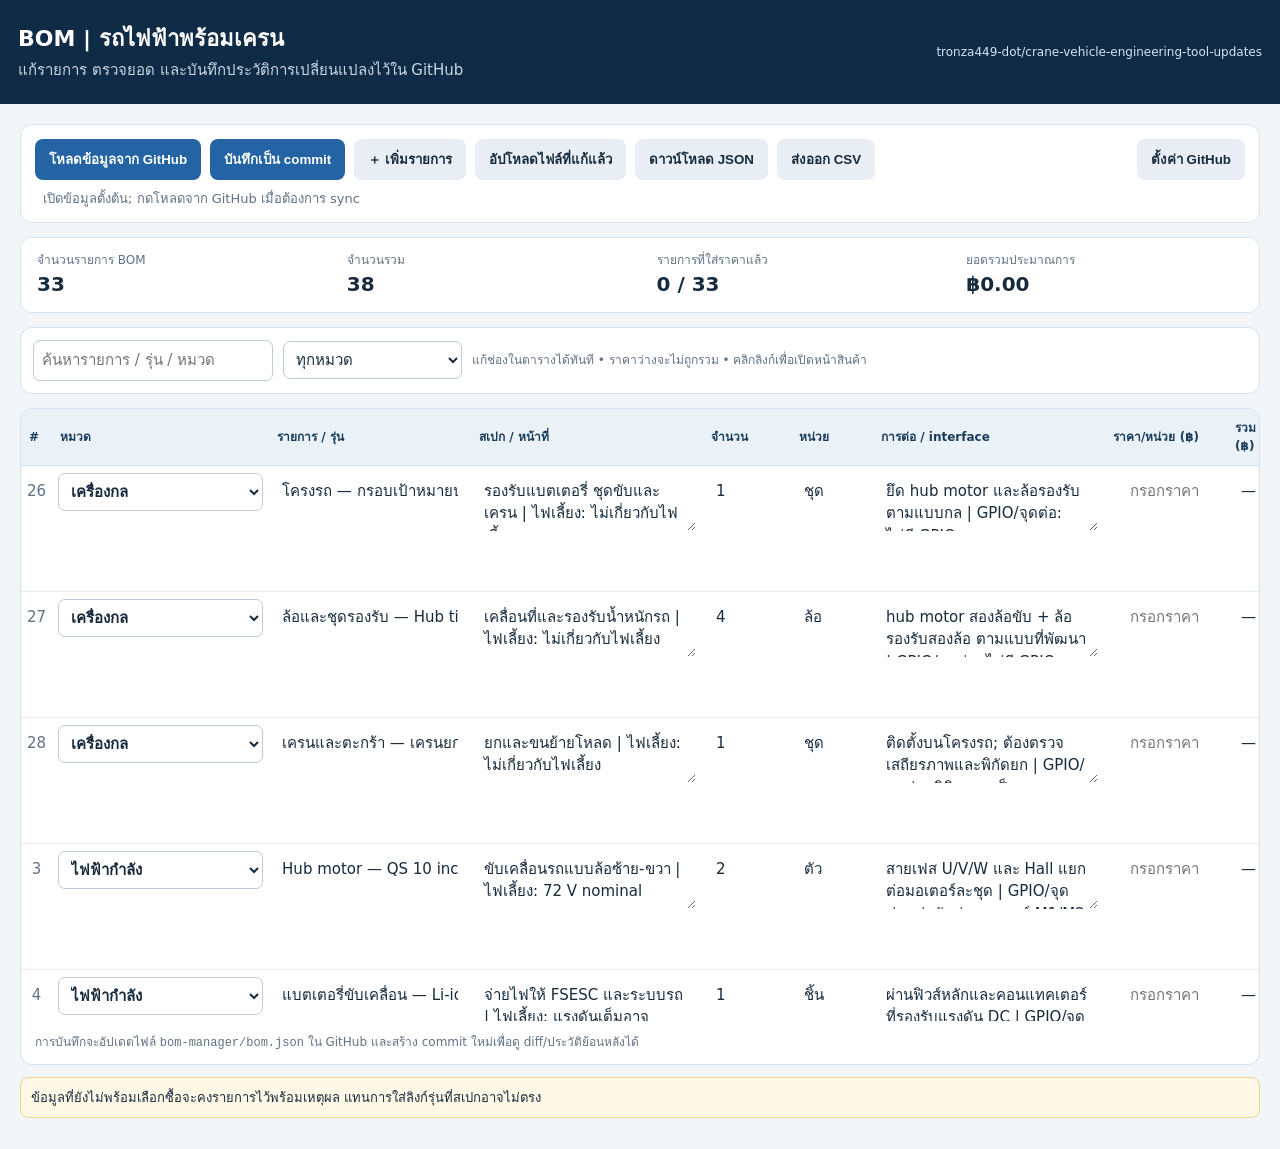
==== commit e485b812: "ui(web): use the same electrical-power major category as desktop BOM Manager" ====
--- a/bom-manager/index.html
+++ b/bom-manager/index.html
@@ -32,15 +32,16 @@
 function persistDraft(){try{localStorage.setItem('bom-manager-draft',JSON.stringify(doc));localStorage.setItem('bom-manager-config',JSON.stringify(cfg))}catch{}}
 function markDirty(row){dirty=true;setStatus('มีการแก้ไขที่ยังไม่บันทึก','');persistDraft();if(row){const i=Number(row.dataset.i),x=doc.items[i];row.querySelector('.total').textContent=x.unitPrice==null||x.unitPrice===''?'—':money((Number(x.qty)||0)*(Number(x.unitPrice)||0))}updateMetrics()}
 function escapeHtml(s){return String(s??'').replace(/[&<>"']/g,c=>({'&':'&amp;','<':'&lt;','>':'&gt;','"':'&quot;',"'":'&#39;'}[c]))}
-const engineeringCategoryOrder=['เครื่องกล','ไฟฟ้า','อิเล็กทรอนิกส์/ควบคุม'];
+const engineeringCategoryOrder=['เครื่องกล','ไฟฟ้ากำลัง','อิเล็กทรอนิกส์/ควบคุม'];
 const uncategorized='อื่น ๆ';
 const legacyCategoryMap={
  'โครงสร้างและเครื่องกล':'เครื่องกล','โครงสร้างเครื่องกล':'เครื่องกล',
  'ระบบเครนและวินช์':'เครื่องกล','Mechanical':'เครื่องกล',
- 'ระบบขับเคลื่อน':'ไฟฟ้า','ขับเคลื่อน/พลังงาน':'ไฟฟ้า',
- 'แบตเตอรี่และไฟฟ้า':'ไฟฟ้า','สายไฟและอุปกรณ์ติดตั้ง':'ไฟฟ้า',
- 'สายไฟ/อุปกรณ์ประกอบ':'ไฟฟ้า','วินช์/เครน':'ไฟฟ้า',
- 'ไฟฟ้า':'ไฟฟ้า','Electrical':'ไฟฟ้า','Power':'ไฟฟ้า',
+ 'ระบบขับเคลื่อน':'ไฟฟ้ากำลัง','ขับเคลื่อน/พลังงาน':'ไฟฟ้ากำลัง',
+ 'แบตเตอรี่และไฟฟ้า':'ไฟฟ้ากำลัง','แบตเตอรี่และไฟฟ้ากำลัง':'ไฟฟ้ากำลัง',
+ 'สายไฟและอุปกรณ์ติดตั้ง':'ไฟฟ้ากำลัง','สายไฟ/อุปกรณ์ประกอบ':'ไฟฟ้ากำลัง',
+ 'วินช์/เครน':'ไฟฟ้ากำลัง','ไฟฟ้า':'ไฟฟ้ากำลัง','ไฟฟ้ากำลัง':'ไฟฟ้ากำลัง',
+ 'Electrical':'ไฟฟ้ากำลัง','Power':'ไฟฟ้ากำลัง',
  'ระบบควบคุมและสื่อสาร':'อิเล็กทรอนิกส์/ควบคุม',
  'เซนเซอร์และความปลอดภัย':'อิเล็กทรอนิกส์/ควบคุม',
  'อิเล็กทรอนิกส์':'อิเล็กทรอนิกส์/ควบคุม',
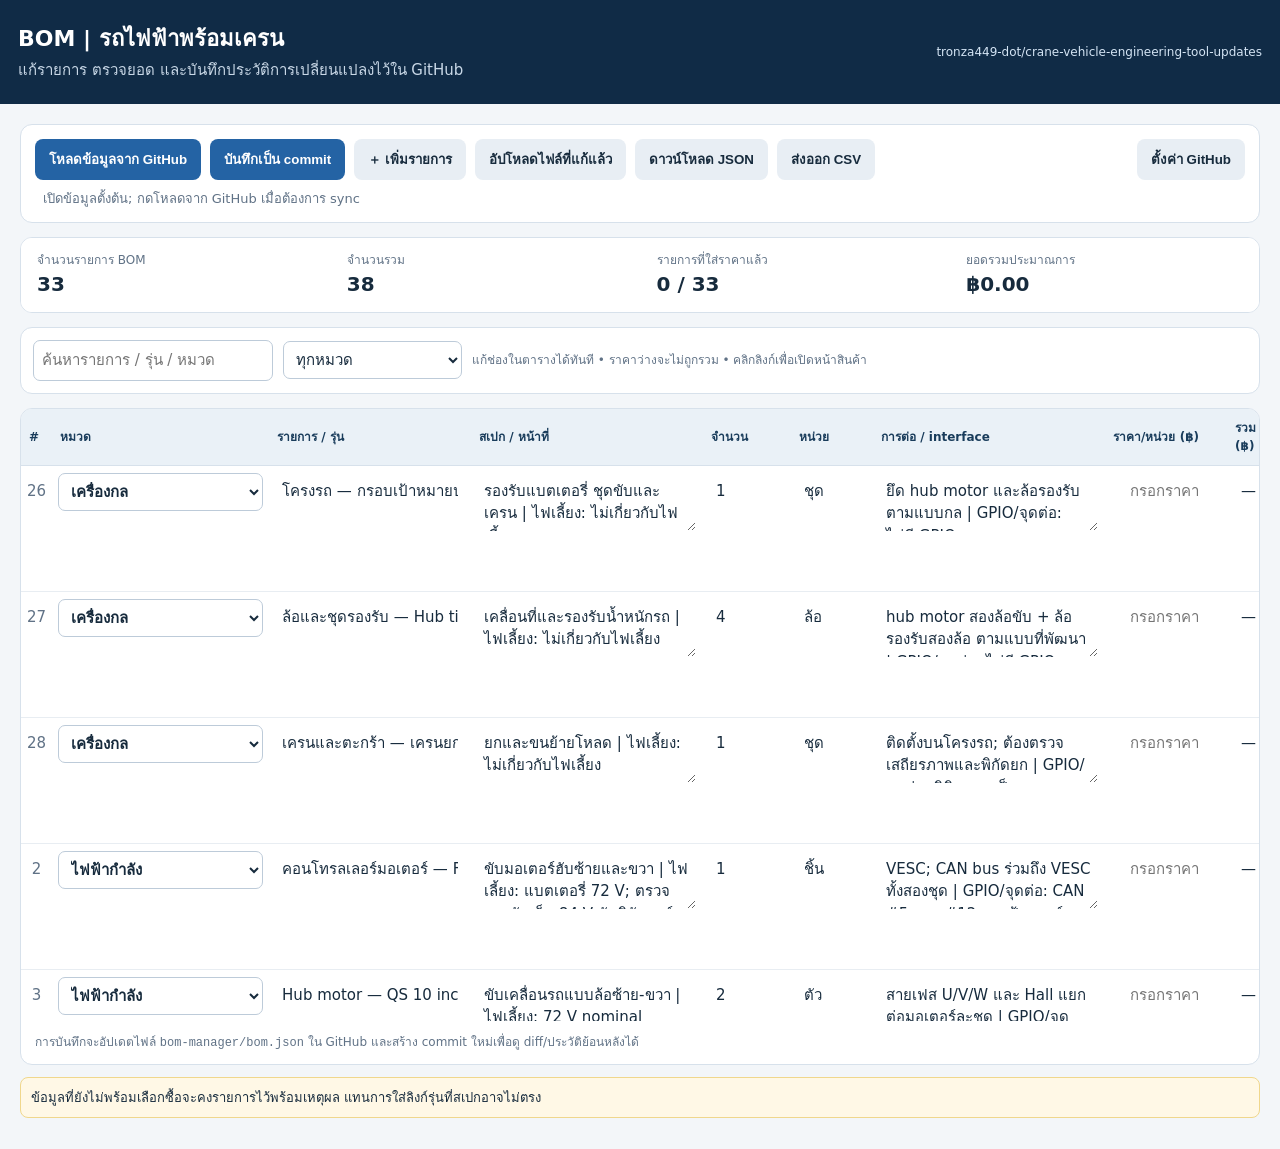
==== commit f9adaad9: "fix(web): classify fallback VESC motor controller under electrical power" ====
--- a/bom-manager/index.html
+++ b/bom-manager/index.html
@@ -24,7 +24,7 @@
 <div class="modal-back" id="settingsModal"><section class="modal"><h2>เชื่อมต่อ GitHub</h2><p class="small">ตั้งค่า repo/branch และ Personal Access Token สำหรับเขียน BOM ระบบจะเก็บ token ไว้ในหน่วยความจำของแท็บนี้เท่านั้น ไม่บันทึกลงไฟล์หรือ local storage</p><label for="repoInput">Repository (owner/name)</label><input id="repoInput" value="tronza449-dot/crane-vehicle-engineering-tool-updates"><label for="branchInput">Branch</label><input id="branchInput" value="main"><label for="pathInput">Path ของไฟล์ข้อมูล</label><input id="pathInput" value="bom-manager/bom.json"><label for="tokenInput">Fine-grained Personal Access Token</label><input id="tokenInput" type="password" autocomplete="off" placeholder="วาง token ที่มี Contents: Read and write"><div class="notice">สร้าง token ให้เข้าถึงเฉพาะ repository นี้ และให้สิทธิ์ Contents: Read and write เท่านั้น อย่าส่ง token ในแชตหรือใส่ในไฟล์โปรแกรม</div><div class="actions"><button class="secondary" id="cancelSettings">ปิด</button><button id="applySettings">ใช้การตั้งค่านี้</button></div></section></div>
 <script>
 'use strict';
-const EMBEDDED_DATA={"schemaVersion":1,"project":"รถไฟฟ้าพร้อมเครน","updatedAt":"2026-10-10T11:33:31.879Z","currency":"THB","items":[{"id":"1","category":"อิเล็กทรอนิกส์/ควบคุม","name":"บอร์ดควบคุมหลัก — ESP32 DevKit ใช้โมดูล ESP-WROOM-32","spec":"อ่านรีโมทและเซนเซอร์, สั่งเอาต์พุต และสื่อสารกับ VESC | ไฟเลี้ยง: 3.3 V logic","qty":1,"unit":"ชิ้น","connection":"GPIO / I²C / CAN ผ่าน transceiver | GPIO/จุดต่อ: 21, 22, 26, 27 ใช้กับ BNO086; 25 = รีเลย์ buzzer; 33 = รีเลย์ไฟเตือน; 32 จอง; 16/17 เสนอ CAN","unitPrice":null,"link":"https://www.modulemore.com/product/128/esp32-wroom-32-dev-board-wifi-bt-ble-mcu","status":"เลือกบอร์ดแล้ว","notes":"ยืนยันรุ่น DevKit และผัง GPIO สุดท้าย"},{"id":"2","category":"อิเล็กทรอนิกส์/ควบคุม","name":"คอนโทรลเลอร์มอเตอร์ — Flipsky Dual FSESC75100 with Aluminum PCB","spec":"ขับมอเตอร์ฮับซ้ายและขวา | ไฟเลี้ยง: แบตเตอรี่ 72 V; ตรวจแรงดันเต็ม 84 V กับพิกัดบอร์ด","qty":1,"unit":"ชิ้น","connection":"VESC; CAN bus ร่วมถึง VESC ทั้งสองชุด | GPIO/จุดต่อ: CAN #5 และ #12 ตามป้ายบอร์ด; รายละเอียดสายต้องเช็กคู่มือรุ่น","unitPrice":null,"link":"https://flipsky.net/products/flipsky-dual-75100-with-aluminum-pcb-based-on-vesc-for-electric-skateboard-electric-scooter-ebike-speed-controller","status":"เลือกรุ่นแล้ว; สั่งจากผู้ผลิต","notes":"ยืนยันรุ่น/เฟิร์มแวร์/พิกัดกระแสและการต่อ CAN ของ Dual"},{"id":"3","category":"ไฟฟ้า","name":"Hub motor — QS 10 inch single-shaft, 1500 W, 72 V, 45H V2","spec":"ขับเคลื่อนรถแบบล้อซ้าย-ขวา | ไฟเลี้ยง: 72 V nominal","qty":2,"unit":"ตัว","connection":"สายเฟส U/V/W และ Hall แยกต่อมอเตอร์ละชุด | GPIO/จุดต่อ: ต่อกับช่องมอเตอร์ M1/M2 ของ FSESC","unitPrice":null,"link":"https://www.qsmotor.cc/QS205-Single-Shaft-Car-Hub-Motor45H-1500W-V2-Type-p.html","status":"เลือกสเปกแล้ว; สั่ง/ขอใบเสนอราคาจาก QS Motor","notes":"ยืนยันเอกสารรุ่นมอเตอร์และลำดับสาย Hall/เฟส"},{"id":"4","category":"ไฟฟ้า","name":"แบตเตอรี่ขับเคลื่อน — Li-ion 72 V (20S)","spec":"จ่ายไฟให้ FSESC และระบบรถ | ไฟเลี้ยง: แรงดันเต็มอาจประมาณ 84 V","qty":1,"unit":"ชิ้น","connection":"ผ่านฟิวส์หลักและคอนแทคเตอร์ที่รองรับแรงดัน DC | GPIO/จุดต่อ: B+ / B− เข้า FSESC ตามคู่มือ","unitPrice":null,"link":null,"status":"แนวทางเลือกแล้ว","notes":"ความจุ Ah, กระแสต่อเนื่อง/พีก, รูปแบบแพ็ก และผู้ขาย | ยังไม่มีลิงก์ซื้อ: ต้องกำหนด Ah, discharge current และแพ็ก/ผู้ผลิตก่อน"},{"id":"5","category":"ไฟฟ้า","name":"BMS — BMS สำหรับแพ็ก Li-ion 20S","spec":"ป้องกันเซลล์และตัดเมื่อเงื่อนไขเกินกำหนด | ไฟเลี้ยง: ต้องตรงกับ 20S และกระแสแบตเตอรี่","qty":1,"unit":"ชิ้น","connection":"ต่อกับแพ็กตามผัง BMS; telemetry ยังไม่กำหนด | GPIO/จุดต่อ: ยังไม่มี GPIO ที่ยืนยัน","unitPrice":null,"link":null,"status":"รุ่นยังไม่เลือก","notes":"กระแสต่อเนื่อง/พีก, balancing, วิธีอ่านข้อมูล | ยังไม่มีลิงก์ซื้อ: ต้องคำนวณ BMS 20S จากกระแสแพ็กและกำหนดการสื่อสารก่อน"},{"id":"6","category":"ไฟฟ้า","name":"ฟิวส์หลัก DC — ฟิวส์ DC สำหรับแบตเตอรี่ 72 V; รุ่น/ขนาด TBD","spec":"ป้องกันสายและระบบจากกระแสผิดปกติ | ไฟเลี้ยง: ต้องมีพิกัดแรงดัน DC สูงกว่าแรงดันแบตเตอรี่เต็ม","qty":1,"unit":"ชิ้น","connection":"อนุกรมบนสาย B+ ตามแบบระบบกำลัง | GPIO/จุดต่อ: แบตเตอรี่ B+ → ฟิวส์ → ระบบหลัก","unitPrice":null,"link":null,"status":"ต้องคำนวณก่อนเลือก","notes":"กระแสฟิวส์ตามสาย, BMS, FSESC และความสามารถตัดกระแส | ยังไม่มีลิงก์ซื้อ: ต้องคำนวณพิกัดฟิวส์จากสาย/กระแสลัดวงจรและแรงดัน DC ก่อน"},{"id":"7","category":"ไฟฟ้า","name":"คอนแทคเตอร์หลัก — คอนแทคเตอร์ DC; รุ่น/คอยล์ TBD","spec":"ตัด/ต่อไฟกำลังของระบบรถ | ไฟเลี้ยง: หน้าสัมผัสต้องรองรับแรงดัน DC ของแพ็ก","qty":1,"unit":"ชิ้น","connection":"Emergency stop ควบคุมวงจรคอยล์ ไม่ให้ปุ่ม E-stop รับกระแส traction โดยตรง | GPIO/จุดต่อ: วงจรคอยล์แยกจากขั้วกำลัง","unitPrice":null,"link":null,"status":"รุ่นยังไม่เลือก","notes":"พิกัด DC, กระแส, แรงดันคอยล์ และวงจร pre-charge | ยังไม่มีลิงก์ซื้อ: ต้องกำหนดกระแส DC, coil voltage และ pre-charge ก่อน"},{"id":"8","category":"อิเล็กทรอนิกส์/ควบคุม","name":"ปุ่ม Emergency stop — ปุ่ม E-stop แบบล็อกค้าง; รุ่น TBD","spec":"สั่งตัดคอยล์คอนแทคเตอร์เมื่อฉุกเฉิน | ไฟเลี้ยง: วงจรควบคุมแรงดันต่ำที่เหมาะกับคอยล์","qty":1,"unit":"ชิ้น","connection":"ต่ออนุกรมในวงจรคอยล์คอนแทคเตอร์ตามแบบที่ตรวจแล้ว | GPIO/จุดต่อ: ไม่ต่อเข้าขา GPIO เป็นอุปกรณ์ตัดกำลังหลัก","unitPrice":null,"link":null,"status":"ต้องเลือกอุปกรณ์","notes":"ชนิดหน้าสัมผัสและพิกัดวงจรคอยล์ | ยังไม่มีลิงก์ซื้อ: ต้องจับคู่หน้าสัมผัส E-stop กับคอยล์ contactor ที่เลือก"},{"id":"9","category":"ไฟฟ้า","name":"DC-DC 72 V → 5 V — AllNewStep A5330, 9–120 VDC input, 5 V 3 A output","spec":"จ่ายไฟให้ ESP32 และอุปกรณ์ 5 V | ไฟเลี้ยง: อินพุตต้องรองรับแรงดันแบตเตอรี่เต็ม","qty":1,"unit":"ชิ้น","connection":"ขาออก 5 V ไป VIN/5V ของ DevKit ตามข้อกำหนดบอร์ด | GPIO/จุดต่อ: ESP32 VIN/5V; GND ร่วมฝั่งควบคุม","unitPrice":null,"link":"https://www.allnewstep.com/product/5485/%E0%B9%82%E0%B8%A1%E0%B8%94%E0%B8%B9%E0%B8%A5%E0%B9%81%E0%B8%9B%E0%B8%A5%E0%B8%87%E0%B9%84%E0%B8%9F%E0%B8%A5%E0%B8%87-9-120vdc-%E0%B9%80%E0%B8%9B%E0%B9%87%E0%B8%99-5v-3a-dc-step-down-power-module-9-120vdc-wide-voltage-input-to-5v-high-c","status":"เลือกตัวอย่างรุ่นไว้; ยืนยันรุ่น","notes":"ตัวเลือกสินค้า: 5 V 3 A, input 9–120 VDC; 72 V Li-ion เต็มราว 84 V อยู่ในช่วง input ที่ระบุ. เป็น buck non-isolated; ตรวจพิกัดกระแสรวม/ความร้อนก่อนติดตั้ง."},{"id":"10","category":"ไฟฟ้า","name":"DC-DC 72 V → 12 V — AEI.th variant 16–120 VDC input, 12 V 3 A output","spec":"จ่ายไฟให้ไฟเตือน 12 V และโหลดควบคุมที่เหมาะสม | ไฟเลี้ยง: อินพุตต้องรองรับแรงดันแบตเตอรี่เต็ม","qty":1,"unit":"ชิ้น","connection":"จ่ายไฟให้ไฟเตือน; +12 V ผ่านฟิวส์สาขาและหน้าสัมผัส relay COM2/NO2 | GPIO/จุดต่อ: CH2 relay สั่งด้วย GPIO33; แยกจากแบตวินช์","unitPrice":null,"link":"https://shopee.co.th/Voltage-Regulator-Module-%E0%B9%82%E0%B8%A1%E0%B8%94%E0%B8%B9%E0%B8%A5%E0%B8%84%E0%B8%87%E0%B9%81%E0%B8%A3%E0%B8%87%E0%B8%94%E0%B8%B1%E0%B8%99-DC-DC-Buck-Step-Down-Converter-9-120V-to-5V-3A-16-120V-to-12V-3A-%E0%B8%A1%E0%B8%B5%E0%B8%82%E0%B8%AD%E0%B8%87%E0%B8%9E%E0%B8%A3%E0%B9%89%E0%B8%AD%E0%B8%A1%E0%B8%AA%E0%B9%88%E0%B8%87%21-i.117988183.19627205800","status":"เลือก option 12 V 3 A; ตรวจสเปก/ร้านก่อนซื้อ","notes":"เลือก option 12 V 3 A, input 16–120 V; non-isolated buck. ไฟเตือน 10 W ≈0.83 A nominal; ยืนยันกระแสเริ่มต้นและอุณหภูมิจริง. Relay contacts สวิตช์ +12 V; ห้ามป้อน 72 V เข้า relay/load branch."},{"id":"11","category":"อิเล็กทรอนิกส์/ควบคุม","name":"CAN transceiver — SN65HVD230","spec":"เชื่อม TWAI/CAN ของ ESP32 กับ CAN bus ของ VESC | ไฟเลี้ยง: VCC 3.3 V logic","qty":1,"unit":"ชิ้น","connection":"TXD/RXD ฝั่ง ESP32; CANH/CANL ต่อเป็นบัสคู่ | GPIO/จุดต่อ: GPIO16 TX และ GPIO17 RX เป็นการจัดสรรที่เสนอ; ต้องยืนยัน mapping ใน firmware","unitPrice":null,"link":"https://www.modulemore.com/product/2310/sn65hvd230-can-bus-transceiver-module","status":"รุ่นเลือกไว้; GPIO ยังเสนอ","notes":"ขา TX/RX บนบอร์ด transceiver และตำแหน่ง termination"},{"id":"12","category":"อิเล็กทรอนิกส์/ควบคุม","name":"IMU — BNO086","spec":"วัดทิศทาง/มุมเอียงเพื่อแสดงผลหรือแจ้งเตือน | ไฟเลี้ยง: ใช้แรงดันตาม breakout board","qty":1,"unit":"ชิ้น","connection":"I²C และขา INT/RST หากบอร์ดรองรับ | GPIO/จุดต่อ: SDA 21, SCL 22, RST 26, INT 27 ตามแบบเดิม","unitPrice":null,"link":"https://www.digikey.co.th/th/products/detail/sparkfun-electronics/22857/21443055","status":"เลือก breakout รุ่น BNO086; เลือกจาก DigiKey","notes":"ยืนยันรุ่น breakout, แรงดันจ่ายและชื่อขาจริง"},{"id":"13","category":"อิเล็กทรอนิกส์/ควบคุม","name":"ลิมิตสวิตช์ซ้าย-ขวา — OMRON D4N-112G","spec":"ตรวจสุดระยะหมุนเครนซ้ายและขวา | ไฟเลี้ยง: หน้าสัมผัสสวิตช์เป็น dry contact","qty":2,"unit":"ตัว","connection":"ใช้หน้าสัมผัส NC; ผ่าน optocoupler PC817 ตามแนวทางที่เลือกไว้ | GPIO/จุดต่อ: GPIO34 และ GPIO35 เป็นข้อเสนอปัจจุบัน","unitPrice":null,"link":"https://th.rs-online.com/web/p/limit-switches/6211521","status":"เลือกรุ่นแล้ว; RS มีรายการขาย","notes":"ทิศทางการกด, ขั้ว NC บนตัวจริง และทดสอบการหยุด"},{"id":"14","category":"อิเล็กทรอนิกส์/ควบคุม","name":"โมดูล Optocoupler — PC817 2-channel isolation module","spec":"แยกวงจรสัญญาณลิมิตสวิตช์จากฝั่ง ESP32 | ไฟเลี้ยง: ขา ESP32 3.3 V; ฝั่ง field ตามวงจรที่ออกแบบ","qty":1,"unit":"ชิ้น","connection":"หนึ่งช่องต่อหนึ่งลิมิต; ห้ามป้อน 12 V เข้า GPIO | GPIO/จุดต่อ: เอาต์พุตช่อง 1 → GPIO34; ช่อง 2 → GPIO35 (ข้อเสนอ)","unitPrice":null,"link":"https://www.ortech-online.com/product/2240/cm003-pc817-%E0%B9%82%E0%B8%A1%E0%B8%94%E0%B8%B9%E0%B8%A5%E0%B8%84%E0%B8%A7%E0%B8%9A%E0%B8%84%E0%B8%B8%E0%B8%A1%E0%B9%81%E0%B8%9A%E0%B8%9A%E0%B9%81%E0%B8%A2%E0%B8%81%E0%B8%81%E0%B8%A3%E0%B8%B2%E0%B8%A7%E0%B8%99%E0%B9%8C-2-%E0%B8%8A%E0%B9%88%E0%B8%AD%E0%B8%87-2-channel-optocoupler-isolation-optical-module-%E0%B8%AD%E0%B8%AD%E0%B8%9B%E0%B9%82%E0%B8%95%E0%B9%89%E0%B8%84%E0%B8%B1%E0%B8%9B%E0%B9%80","status":"เลือกโมดูล 2 ช่อง; ตรวจขั้ว/วงจรจริง","notes":"ตรวจผังขา IN/GND/OUT และตัวต้านทานบนโมดูลจริง"},{"id":"15","category":"อิเล็กทรอนิกส์/ควบคุม","name":"โมดูลรีเลย์ 3 ช่อง Optocoupler Isolation, High-trigger 3.3–7 V (SKU-00333)","spec":"รับคำสั่ง GPIO แล้วสั่งโหลดผ่านหน้าสัมผัสรีเลย์; ใช้ CH1 และ CH2, CH3 สำรอง | ไฟเลี้ยงบอร์ด: 5 V DC ที่ VCC; เผื่อกระแสเลี้ยงบอร์ดจาก DC-DC","qty":1,"unit":"ชิ้น","connection":"ESP32 GPIO25 → IN1 (CH1 buzzer); GPIO33 → IN2 (CH2 ไฟเตือน); logic GND → ESP32 GND ตามคู่มือโมดูล | โหลดต่อผ่าน COM/NO ของแต่ละช่อง; เว้น NC และ CH3","unitPrice":null,"link":"https://www.modulemore.com/product/333/relay-3ch-optocoupler-isolation-33v-5v","status":"เลือกแนวทาง/รุ่นแล้ว","notes":"ยืนยันขั้ว VCC/GND/IN และ COM/NO ตาม silk-screen ของบอร์ดจริง; โหลด DC ไม่เกิน 30 V, 7 A/ช่อง; แยกกราวด์โหลดกับ logic หากต้องการคง optocoupler isolation"},{"id":"16","category":"ไฟฟ้า","name":"ไฟเตือนหมุน DEXZON 4 นิ้ว, DC 12 V, 10 W, สีเหลือง","spec":"ไฟเตือนเมื่อระบบรถทำงาน/ตามสถานะโปรแกรม; กระแสคำนวณคร่าว ๆ 10 W ÷ 12 V ≈ 0.83 A","qty":1,"unit":"ชิ้น","connection":"12 V+ → ฟิวส์สาขาที่เลือกตามกระแสเริ่มต้น/สาย → COM2; NO2 → ไฟ +; ไฟ − → 12 V− | รีเลย์ CH2 ใช้ GPIO33; ห้ามต่อเข้ากับ 72 V","unitPrice":null,"link":"https://www.homepro.co.th/p/1236599","status":"ตัวเลือกที่คุยไว้","notes":"ตรวจพิกัดกระแสเริ่มต้นและวิธียึดโคมก่อนซื้อ; ฐานแม่เหล็กต้องยึดเพิ่มบนรถที่เคลื่อนที่; ฟิวส์และสายต้องเลือกตามกระแสจริง"},{"id":"17","category":"อิเล็กทรอนิกส์/ควบคุม","name":"Active buzzer TMB12A05, DC 3.3–5 V, <25 mA","spec":"ส่งเสียงเมื่อ ESP32 สั่งเตือน; เป็น active buzzer จึงส่งเสียงเมื่อจ่ายไฟ DC","qty":1,"unit":"ชิ้น","connection":"5 V+ (ฝั่งโหลด) → COM1; NO1 → buzzer +; buzzer − → 5 V− | รีเลย์ CH1 ใช้ GPIO25; ปล่อย NC ไว้","unitPrice":null,"link":"https://www.ab.in.th/product/1116/active-buzzer-%E0%B8%A5%E0%B8%B3%E0%B9%82%E0%B8%9E%E0%B8%87%E0%B8%AA%E0%B8%B1%E0%B8%8D%E0%B8%8D%E0%B8%B2%E0%B8%93-5v-tmb12a05","status":"ตัวเลือกที่คุยไว้","notes":"ใช้แหล่ง 5 V ตามสเปก buzzer; ถ้าต้องการแยก optocoupler เต็มรูปแบบ ห้ามรวมขั้วลบฝั่งโหลดกับ logic GND"},{"id":"18","category":"อิเล็กทรอนิกส์/ควบคุม","name":"เครื่องส่ง RC — FlySky FS-i6X","spec":"สั่งเดินหน้า/ถอยหลังและเลี้ยวรถแบบไร้สาย | ไฟเลี้ยง: แบตเตอรี่รีโมทตามรุ่น","qty":1,"unit":"ชุด/ตัว","connection":"วิทยุ 2.4 GHz ไปยัง receiver ที่เข้ากันได้ | GPIO/จุดต่อ: ช่อง RC → ESP32; mapping channel ยังไม่ยืนยัน","unitPrice":null,"link":"https://shopee.co.th/%E0%B8%A7%E0%B8%B4%E0%B8%97%E0%B8%A2%E0%B8%B8%E0%B8%9A%E0%B8%B1%E0%B8%87%E0%B8%84%E0%B8%B1%E0%B8%9A-Flysky-FS-i6X-2.4GHz10CH-%E0%B8%9E%E0%B8%A3%E0%B9%89%E0%B8%AD%E0%B8%A1%E0%B8%95%E0%B8%B1%E0%B8%A7%E0%B8%A3%E0%B8%B1%E0%B8%9A%E0%B8%AA%E0%B8%B1%E0%B8%8D%E0%B8%8D%E0%B8%B2%E0%B8%93-FS-iA6B-%E0%B9%81%E0%B8%A5%E0%B8%B0-FS-iA10B-%E0%B8%AA%E0%B8%B3%E0%B8%AB%E0%B8%A3%E0%B8%B1%E0%B8%9A%E0%B8%A3%E0%B8%96-%E0%B8%AE%E0%B8%AD-%E0%B9%80%E0%B8%84%E0%B8%A3%E0%B8%B7%E0%B9%88%E0%B8%AD%E0%B8%87%E0%B8%9A%E0%B8%B4%E0%B8%99-%E0%B9%82%E0%B8%94%E0%B8%A3%E0%B8%99%28%E0%B8%AA%E0%B9%88%E0%B8%87%E0%B8%88%E0%B8%B2%E0%B8%81%E0%B8%81%E0%B8%A3%E0%B8%B8%E0%B8%87%E0%B9%80%E0%B8%97%E0%B8%9E%29-i.553680739.26265727576","status":"ตัวเลือกที่แนะนำ; เลือกชุด FS-i6X + FS-iA6B","notes":"ยืนยัน transmitter และ failsafe settings"},{"id":"19","category":"อิเล็กทรอนิกส์/ควบคุม","name":"ตัวรับ RC — FlySky FS-iA6B (เลือกเป็นชุดคู่กับ FS-i6X)","spec":"รับคำสั่งจากรีโมทแล้วส่งให้ ESP32 | ไฟเลี้ยง: แรงดันตามคู่มือ receiver","qty":1,"unit":"ชุด/ตัว","connection":"แนะนำ output iBUS หาก receiver รุ่นที่เลือกมีให้ | GPIO/จุดต่อ: GPIO RX ยังไม่กำหนด","unitPrice":null,"link":"https://shopee.co.th/%E0%B8%A7%E0%B8%B4%E0%B8%97%E0%B8%A2%E0%B8%B8%E0%B8%9A%E0%B8%B1%E0%B8%87%E0%B8%84%E0%B8%B1%E0%B8%9A-Flysky-FS-i6X-2.4GHz10CH-%E0%B8%9E%E0%B8%A3%E0%B9%89%E0%B8%AD%E0%B8%A1%E0%B8%95%E0%B8%B1%E0%B8%A7%E0%B8%A3%E0%B8%B1%E0%B8%9A%E0%B8%AA%E0%B8%B1%E0%B8%8D%E0%B8%8D%E0%B8%B2%E0%B8%93-FS-iA6B-%E0%B9%81%E0%B8%A5%E0%B8%B0-FS-iA10B-%E0%B8%AA%E0%B8%B3%E0%B8%AB%E0%B8%A3%E0%B8%B1%E0%B8%9A%E0%B8%A3%E0%B8%96-%E0%B8%AE%E0%B8%AD-%E0%B9%80%E0%B8%84%E0%B8%A3%E0%B8%B7%E0%B9%88%E0%B8%AD%E0%B8%87%E0%B8%9A%E0%B8%B4%E0%B8%99-%E0%B9%82%E0%B8%94%E0%B8%A3%E0%B8%99%28%E0%B8%AA%E0%B9%88%E0%B8%87%E0%B8%88%E0%B8%B2%E0%B8%81%E0%B8%81%E0%B8%A3%E0%B8%B8%E0%B8%87%E0%B9%80%E0%B8%97%E0%B8%9E%29-i.553680739.26265727576","status":"ตัวเลือกที่แนะนำ; ยืนยันร้านส่งรุ่น FS-iA6B","notes":"ตรวจว่า receiver มี iBUS output ที่ใช้ได้จริง, ตั้ง failsafe ให้ตัดคำสั่งขับเมื่อสัญญาณหาย และทดสอบ output level ก่อนต่อ ESP32"},{"id":"20","category":"อิเล็กทรอนิกส์/ควบคุม","name":"บอร์ดจอ — Waveshare ESP32-S3-Touch-LCD-7B, 7-inch 1024×600","spec":"แสดงเปอร์เซ็นต์แบตเตอรี่บนรีโมท/จอ; ESP32-S3 รับ telemetry จาก ESP32 บนรถ","qty":1,"unit":"ชิ้น","connection":"ESP32 บนรถส่ง telemetry ไป ESP32-S3; วิธีส่งยังไม่เลือก | GPIO/จุดต่อ: ไม่ใช้ GPIO ของ ESP32 รถโดยตรง","unitPrice":null,"link":"https://www.waveshare.com/product/esp32-s3-lcd-7b.htm","status":"รุ่นระบุชัด; ยังเป็นตัวเลือก","notes":"บอร์ดมี ESP32-S3 ในตัว; ต้องกำหนดวิธีส่งข้อมูลและทดสอบการเชื่อมต่อก่อนซื้อ"},{"id":"21","category":"อิเล็กทรอนิกส์/ควบคุม","name":"วงจรวัดแบต/กระแส — โมดูลวัดแรงดัน/กระแสที่รองรับแพ็ก 72 V; รุ่น TBD","spec":"ให้ ESP32 ประเมินและแสดง % แบตเตอรี่ | ไฟเลี้ยง: ต้องทนแรงดันสูงสุดของแพ็กและแยกสัญญาณอย่างเหมาะสม","qty":1,"unit":"ชิ้น","connection":"ส่งข้อมูลเข้า ESP32 หรืออ่านจาก BMS หากมี protocol | GPIO/จุดต่อ: ขา ADC/การสื่อสารยังไม่กำหนด","unitPrice":null,"link":null,"status":"ต้องเลือกวิธีวัด","notes":"แนะนำกำหนดวิธีอ่านจาก BMS หรือ sensor ก่อนต่อแพ็กจริง | ยังไม่มีลิงก์ซื้อ: เลือกก่อนว่าจะอ่าน BMS หรือใช้ voltage/current sensor ที่ทน 84 V"},{"id":"22","category":"ไฟฟ้า","name":"วินช์ DC — วินช์ 12 V, 1400 W ตามข้อมูลร้าน; รุ่นไม่ทราบ","spec":"ยก/ลดโหลดของเครน | ไฟเลี้ยง: 12 V; กำลังระบุ 1400 W","qty":1,"unit":"ชิ้น","connection":"ควบคุมขึ้น/ลงด้วยรีเลย์/คอนแทคเตอร์กลับขั้วหรือชุดควบคุมจากร้าน | GPIO/จุดต่อ: แยกจากการขับรถ; ยังไม่กำหนด GPIO","unitPrice":null,"link":null,"status":"สเปกร้านยังไม่พอระบุรุ่น","notes":"กระแสใช้งาน/กระแสติดขัด, remote, duty cycle, เบรก | ยังไม่มีลิงก์ซื้อ: ร้านยังไม่ระบุรุ่น/กระแส stall/duty cycle ของวินช์ 12 V 1400 W"},{"id":"23","category":"ไฟฟ้า","name":"แบตเตอรี่วินช์แยก — แบตเตอรี่ 12 V แยกจากแบตเตอรี่รถ; รุ่น/ความจุ TBD","spec":"จ่ายกำลังให้วินช์ 12 V | ไฟเลี้ยง: 12 V","qty":1,"unit":"ชิ้น","connection":"ฟิวส์ใกล้ขั้วบวกและสายตามกระแสวินช์ | GPIO/จุดต่อ: ไม่ใช้ GPIO","unitPrice":null,"link":null,"status":"แนวทางเลือกไว้; รุ่นยังไม่เลือก","notes":"ชนิดแบต, Ah, กระแสจ่ายสูงสุดและการชาร์จ | ยังไม่มีลิงก์ซื้อ: ต้องกำหนดชนิดแบต 12 V, Ah และกระแสจ่ายสูงสุดให้ตรงวินช์"},{"id":"24","category":"อิเล็กทรอนิกส์/ควบคุม","name":"ชุดควบคุมวินช์ — ชุดรีโมทมีสาย/ไร้สายจากร้าน หรือชุดคอนแทคเตอร์กลับขั้ว; รุ่น TBD","spec":"สั่งวินช์ขึ้น/ลง | ไฟเลี้ยง: พิกัดต้องตรงกับวินช์ 12 V 1400 W","qty":1,"unit":"ชิ้น","connection":"ใช้ชุดที่ผู้ขายยืนยันว่ารองรับรุ่นวินช์; ผังยังรอข้อมูล | GPIO/จุดต่อ: ยังไม่ต่อกับ GPIO รถ","unitPrice":null,"link":null,"status":"รอข้อมูลร้าน","notes":"รูปแบบสายควบคุม, พิกัดคอนแทคเตอร์และวิธีหยุดฉุกเฉิน | ยังไม่มีลิงก์ซื้อ: รอรุ่นวินช์และยืนยันชุดควบคุมขึ้น/ลงที่ผู้ขายรับรอง"},{"id":"25","category":"ไฟฟ้า","name":"มอเตอร์หมุนเครนและไดรเวอร์ — ยังไม่สรุปรุ่น; Cytron MDDS60 เคยถูกพูดถึงแต่ยังไม่ยืนยัน","spec":"หมุนฐานเครนซ้าย/ขวา | ไฟเลี้ยง: แรงดัน/กำลัง TBD","qty":1,"unit":"ชิ้น","connection":"ต้องจับคู่ driver กับชนิดมอเตอร์และกระแส stall | GPIO/จุดต่อ: ลิมิตซ้าย/ขวา GPIO34/35 เป็นข้อเสนอ","unitPrice":null,"link":null,"status":"ยังไม่เลือก","notes":"รุ่นมอเตอร์, แรงดัน, กระแส stall, วิธีเบรก | ยังไม่มีลิงก์ซื้อ: ต้องระบุชนิด/แรงดัน/กระแส stall มอเตอร์หมุนเครนก่อนเลือก driver"},{"id":"26","category":"เครื่องกล","name":"โครงรถ — กรอบเป้าหมายประมาณ 1500 × 1000 mm; เหล็กกล่อง","spec":"รองรับแบตเตอรี่ ชุดขับและเครน | ไฟเลี้ยง: ไม่เกี่ยวกับไฟเลี้ยง","qty":1,"unit":"ชุด","connection":"ยึด hub motor และล้อรองรับตามแบบกล | GPIO/จุดต่อ: ไม่มี GPIO","unitPrice":null,"link":null,"status":"แบบโครงยังพัฒนา","notes":"ขนาด/ความหนา/เกรดเหล็กและจุดยึดจริง | สั่งทำตามแบบ; ไม่ใช่อุปกรณ์สำเร็จรูป"},{"id":"27","category":"เครื่องกล","name":"ล้อและชุดรองรับ — Hub tire 3.0-10; ล้อรองรับ 16 inch ตามแนวทางล่าสุด","spec":"เคลื่อนที่และรองรับน้ำหนักรถ | ไฟเลี้ยง: ไม่เกี่ยวกับไฟเลี้ยง","qty":4,"unit":"ล้อ","connection":"hub motor สองล้อขับ + ล้อรองรับสองล้อ ตามแบบที่พัฒนา | GPIO/จุดต่อ: ไม่มี GPIO","unitPrice":null,"link":null,"status":"สเปกเป้าหมาย","notes":"ยืนยันขนาดเพลา/ดุมและตำแหน่งติดตั้ง | ยังไม่มีลิงก์ซื้อ: ต้องยืนยันเพลา/ดุมและพิกัดรับน้ำหนัก"},{"id":"28","category":"เครื่องกล","name":"เครนและตะกร้า — เครนยกของพร้อมตะกร้ารับโหลด; แบบ/พิกัดยังพัฒนา","spec":"ยกและขนย้ายโหลด | ไฟเลี้ยง: ไม่เกี่ยวกับไฟเลี้ยง","qty":1,"unit":"ชุด","connection":"ติดตั้งบนโครงรถ; ต้องตรวจเสถียรภาพและพิกัดยก | GPIO/จุดต่อ: ลิมิตหมุนเป็น GPIO34/35 ข้อเสนอ","unitPrice":null,"link":null,"status":"แบบยังไม่สรุป","notes":"น้ำหนักเครน พิกัดยก ระยะเอื้อม และจุดยึด | สั่งทำตามแบบ; ต้องกำหนดพิกัดยกและระยะเอื้อมก่อนทำแบบ"},{"id":"29","category":"ไฟฟ้า","name":"Inline mini blade fuse holder Littelfuse 0FHM0003ZXJS, 18 AWG","spec":"ติดตั้งอนุกรมบน +12 V ก่อน COM2","qty":1,"unit":"ชิ้น","connection":"ใส่ mini blade fuse; วางใกล้แหล่งจ่าย","unitPrice":null,"link":"https://www.digikey.co.th/en/products/detail/littelfuse-commercial-vehicle-products/0FHM0003ZXJS/29571868","status":"ตัวเลือกที่เลือก","notes":"holder ระบุ 18 AWG; ตรวจรูปแบบฟิวส์ให้ตรงกับ holder"},{"id":"30","category":"ไฟฟ้า","name":"Mini blade fuse 2 A","spec":"ค่าตั้งต้นสำหรับโหลด beacon 0.83 A nominal; ยังต้องทดสอบ inrush","qty":1,"unit":"ชิ้น","connection":"ใส่ใน holder สาย +12 V ของ beacon","unitPrice":null,"link":"https://www.c-hamtec.com/category/67/%E0%B8%9F%E0%B8%B4%E0%B8%A7%E0%B8%AA%E0%B9%8C%E0%B9%81%E0%B8%A5%E0%B8%B0-fuse-tap","status":"ค่าเริ่มต้นชั่วคราว","notes":"หน้า category มี Mini Fuse หลายค่า รวม 2 A; เลือก Mini 2 A. ถ้าขาดตอนเปิดไฟ ให้ตรวจ inrush และเลือกค่าตามคู่มือ/สาย ไม่เพิ่มค่าโดยเดา"},{"id":"31","category":"ไฟฟ้า","name":"Twin cable 2C×18 AWG (0.75 mm²), copper, 2 m","spec":"ใช้เดินโหลด 12 V beacon ในช่วงสั้นและมีการป้องกัน","qty":1,"unit":"ชิ้น","connection":"สายแดงเป็น +12 V ผ่าน fuse/relay; สายดำเป็น return ไป 12 V−","unitPrice":null,"link":"https://shopee.co.th/-2-%E0%B9%80%E0%B8%A1%E0%B8%95%E0%B8%A3-JSL-239-%E0%B8%AA%E0%B8%B2%E0%B8%A2%E0%B9%84%E0%B8%9F%E0%B8%84%E0%B8%B9%E0%B9%88-%E0%B8%94%E0%B8%B3-%E0%B9%81%E0%B8%94%E0%B8%87-2Cx18AWG-UL2468-Twin-Cable-Dynaom-%E0%B8%AA%E0%B8%B2%E0%B8%A2%E0%B8%97%E0%B8%AD%E0%B8%87%E0%B9%81%E0%B8%97%E0%B9%89-%E0%B9%84%E0%B8%9FDC-%E0%B8%95%E0%B9%88%E0%B8%AD%E0%B8%A5%E0%B8%B3%E0%B9%82%E0%B8%9E%E0%B8%87-%E0%B8%82%E0%B8%99%E0%B8%B2%E0%B8%94-18-AWG-0.75-sq.mm-8...-i.95326684.25421059661","status":"ตัวเลือกที่เลือก","notes":"เลือกความยาวตามระยะติดตั้ง; บริเวณโดนน้ำ/สั่นสะเทือนใช้สายยานยนต์และปลอกป้องกัน"},{"id":"32","category":"อิเล็กทรอนิกส์/ควบคุม","name":"Dupont jumper wire set, 2.54 mm","spec":"ใช้กับสายสัญญาณ ESP32 ↔ relay input","qty":1,"unit":"ชิ้น","connection":"GPIO25→IN1; GPIO33→IN2; GND logic→GND logic","unitPrice":null,"link":"https://www.allnewstep.com/product/136/%E0%B8%AA%E0%B8%B2%E0%B8%A2%E0%B9%84%E0%B8%9F-%E0%B8%88%E0%B8%B1%E0%B8%A1%E0%B9%80%E0%B8%9B%E0%B8%AD%E0%B8%A3%E0%B9%8C-%E0%B8%9C%E0%B8%B9%E0%B9%89-%E0%B9%80%E0%B8%A1%E0%B8%B5%E0%B8%A2-jumper-wire-%E0%B8%AA%E0%B8%B2%E0%B8%A2%E0%B9%81%E0%B8%9E-%E0%B8%9C%E0%B8%B9%E0%B9%89-%E0%B9%80%E0%B8%A1%E0%B8%B5%E0%B8%A2-%E0%B8%A2%E0%B8%B2%E0%B8%A7-20cm-40-%E0%B9%80%E0%B8%AA%E0%B9%89%E0%B8%99","status":"ตัวเลือกที่เลือก","notes":"เลือกหัว male/female ตามขั้ว header ของ relay board จริง; jumper ใช้เฉพาะ signal ไม่ใช้เดินกระแส beacon"},{"id":"33","category":"ไฟฟ้า","name":"2-pin automotive quick connector for 18–20 AWG (optional)","spec":"ถอดเปลี่ยน beacon ได้สะดวก","qty":1,"unit":"ชิ้น","connection":"ใส่คั่นระหว่าง harness รถกับสาย beacon","unitPrice":null,"link":"https://www.thianthong.com/2-pin-quick-wire-connector-for-car-led-wiring-18-20-awg-low-coltage-dc-12v-24v.html","status":"อุปกรณ์เสริม","notes":"เลือกคู่ปลั๊กให้ครบ และยืนยันพิกัดกระแส/การป้องกันน้ำก่อนติดตั้ง"}]};
+const EMBEDDED_DATA={"schemaVersion":1,"project":"รถไฟฟ้าพร้อมเครน","updatedAt":"2026-10-10T11:33:31.879Z","currency":"THB","items":[{"id":"1","category":"อิเล็กทรอนิกส์/ควบคุม","name":"บอร์ดควบคุมหลัก — ESP32 DevKit ใช้โมดูล ESP-WROOM-32","spec":"อ่านรีโมทและเซนเซอร์, สั่งเอาต์พุต และสื่อสารกับ VESC | ไฟเลี้ยง: 3.3 V logic","qty":1,"unit":"ชิ้น","connection":"GPIO / I²C / CAN ผ่าน transceiver | GPIO/จุดต่อ: 21, 22, 26, 27 ใช้กับ BNO086; 25 = รีเลย์ buzzer; 33 = รีเลย์ไฟเตือน; 32 จอง; 16/17 เสนอ CAN","unitPrice":null,"link":"https://www.modulemore.com/product/128/esp32-wroom-32-dev-board-wifi-bt-ble-mcu","status":"เลือกบอร์ดแล้ว","notes":"ยืนยันรุ่น DevKit และผัง GPIO สุดท้าย"},{"id":"2","category":"ไฟฟ้ากำลัง","name":"คอนโทรลเลอร์มอเตอร์ — Flipsky Dual FSESC75100 with Aluminum PCB","spec":"ขับมอเตอร์ฮับซ้ายและขวา | ไฟเลี้ยง: แบตเตอรี่ 72 V; ตรวจแรงดันเต็ม 84 V กับพิกัดบอร์ด","qty":1,"unit":"ชิ้น","connection":"VESC; CAN bus ร่วมถึง VESC ทั้งสองชุด | GPIO/จุดต่อ: CAN #5 และ #12 ตามป้ายบอร์ด; รายละเอียดสายต้องเช็กคู่มือรุ่น","unitPrice":null,"link":"https://flipsky.net/products/flipsky-dual-75100-with-aluminum-pcb-based-on-vesc-for-electric-skateboard-electric-scooter-ebike-speed-controller","status":"เลือกรุ่นแล้ว; สั่งจากผู้ผลิต","notes":"ยืนยันรุ่น/เฟิร์มแวร์/พิกัดกระแสและการต่อ CAN ของ Dual"},{"id":"3","category":"ไฟฟ้า","name":"Hub motor — QS 10 inch single-shaft, 1500 W, 72 V, 45H V2","spec":"ขับเคลื่อนรถแบบล้อซ้าย-ขวา | ไฟเลี้ยง: 72 V nominal","qty":2,"unit":"ตัว","connection":"สายเฟส U/V/W และ Hall แยกต่อมอเตอร์ละชุด | GPIO/จุดต่อ: ต่อกับช่องมอเตอร์ M1/M2 ของ FSESC","unitPrice":null,"link":"https://www.qsmotor.cc/QS205-Single-Shaft-Car-Hub-Motor45H-1500W-V2-Type-p.html","status":"เลือกสเปกแล้ว; สั่ง/ขอใบเสนอราคาจาก QS Motor","notes":"ยืนยันเอกสารรุ่นมอเตอร์และลำดับสาย Hall/เฟส"},{"id":"4","category":"ไฟฟ้า","name":"แบตเตอรี่ขับเคลื่อน — Li-ion 72 V (20S)","spec":"จ่ายไฟให้ FSESC และระบบรถ | ไฟเลี้ยง: แรงดันเต็มอาจประมาณ 84 V","qty":1,"unit":"ชิ้น","connection":"ผ่านฟิวส์หลักและคอนแทคเตอร์ที่รองรับแรงดัน DC | GPIO/จุดต่อ: B+ / B− เข้า FSESC ตามคู่มือ","unitPrice":null,"link":null,"status":"แนวทางเลือกแล้ว","notes":"ความจุ Ah, กระแสต่อเนื่อง/พีก, รูปแบบแพ็ก และผู้ขาย | ยังไม่มีลิงก์ซื้อ: ต้องกำหนด Ah, discharge current และแพ็ก/ผู้ผลิตก่อน"},{"id":"5","category":"ไฟฟ้า","name":"BMS — BMS สำหรับแพ็ก Li-ion 20S","spec":"ป้องกันเซลล์และตัดเมื่อเงื่อนไขเกินกำหนด | ไฟเลี้ยง: ต้องตรงกับ 20S และกระแสแบตเตอรี่","qty":1,"unit":"ชิ้น","connection":"ต่อกับแพ็กตามผัง BMS; telemetry ยังไม่กำหนด | GPIO/จุดต่อ: ยังไม่มี GPIO ที่ยืนยัน","unitPrice":null,"link":null,"status":"รุ่นยังไม่เลือก","notes":"กระแสต่อเนื่อง/พีก, balancing, วิธีอ่านข้อมูล | ยังไม่มีลิงก์ซื้อ: ต้องคำนวณ BMS 20S จากกระแสแพ็กและกำหนดการสื่อสารก่อน"},{"id":"6","category":"ไฟฟ้า","name":"ฟิวส์หลัก DC — ฟิวส์ DC สำหรับแบตเตอรี่ 72 V; รุ่น/ขนาด TBD","spec":"ป้องกันสายและระบบจากกระแสผิดปกติ | ไฟเลี้ยง: ต้องมีพิกัดแรงดัน DC สูงกว่าแรงดันแบตเตอรี่เต็ม","qty":1,"unit":"ชิ้น","connection":"อนุกรมบนสาย B+ ตามแบบระบบกำลัง | GPIO/จุดต่อ: แบตเตอรี่ B+ → ฟิวส์ → ระบบหลัก","unitPrice":null,"link":null,"status":"ต้องคำนวณก่อนเลือก","notes":"กระแสฟิวส์ตามสาย, BMS, FSESC และความสามารถตัดกระแส | ยังไม่มีลิงก์ซื้อ: ต้องคำนวณพิกัดฟิวส์จากสาย/กระแสลัดวงจรและแรงดัน DC ก่อน"},{"id":"7","category":"ไฟฟ้า","name":"คอนแทคเตอร์หลัก — คอนแทคเตอร์ DC; รุ่น/คอยล์ TBD","spec":"ตัด/ต่อไฟกำลังของระบบรถ | ไฟเลี้ยง: หน้าสัมผัสต้องรองรับแรงดัน DC ของแพ็ก","qty":1,"unit":"ชิ้น","connection":"Emergency stop ควบคุมวงจรคอยล์ ไม่ให้ปุ่ม E-stop รับกระแส traction โดยตรง | GPIO/จุดต่อ: วงจรคอยล์แยกจากขั้วกำลัง","unitPrice":null,"link":null,"status":"รุ่นยังไม่เลือก","notes":"พิกัด DC, กระแส, แรงดันคอยล์ และวงจร pre-charge | ยังไม่มีลิงก์ซื้อ: ต้องกำหนดกระแส DC, coil voltage และ pre-charge ก่อน"},{"id":"8","category":"อิเล็กทรอนิกส์/ควบคุม","name":"ปุ่ม Emergency stop — ปุ่ม E-stop แบบล็อกค้าง; รุ่น TBD","spec":"สั่งตัดคอยล์คอนแทคเตอร์เมื่อฉุกเฉิน | ไฟเลี้ยง: วงจรควบคุมแรงดันต่ำที่เหมาะกับคอยล์","qty":1,"unit":"ชิ้น","connection":"ต่ออนุกรมในวงจรคอยล์คอนแทคเตอร์ตามแบบที่ตรวจแล้ว | GPIO/จุดต่อ: ไม่ต่อเข้าขา GPIO เป็นอุปกรณ์ตัดกำลังหลัก","unitPrice":null,"link":null,"status":"ต้องเลือกอุปกรณ์","notes":"ชนิดหน้าสัมผัสและพิกัดวงจรคอยล์ | ยังไม่มีลิงก์ซื้อ: ต้องจับคู่หน้าสัมผัส E-stop กับคอยล์ contactor ที่เลือก"},{"id":"9","category":"ไฟฟ้า","name":"DC-DC 72 V → 5 V — AllNewStep A5330, 9–120 VDC input, 5 V 3 A output","spec":"จ่ายไฟให้ ESP32 และอุปกรณ์ 5 V | ไฟเลี้ยง: อินพุตต้องรองรับแรงดันแบตเตอรี่เต็ม","qty":1,"unit":"ชิ้น","connection":"ขาออก 5 V ไป VIN/5V ของ DevKit ตามข้อกำหนดบอร์ด | GPIO/จุดต่อ: ESP32 VIN/5V; GND ร่วมฝั่งควบคุม","unitPrice":null,"link":"https://www.allnewstep.com/product/5485/%E0%B9%82%E0%B8%A1%E0%B8%94%E0%B8%B9%E0%B8%A5%E0%B9%81%E0%B8%9B%E0%B8%A5%E0%B8%87%E0%B9%84%E0%B8%9F%E0%B8%A5%E0%B8%87-9-120vdc-%E0%B9%80%E0%B8%9B%E0%B9%87%E0%B8%99-5v-3a-dc-step-down-power-module-9-120vdc-wide-voltage-input-to-5v-high-c","status":"เลือกตัวอย่างรุ่นไว้; ยืนยันรุ่น","notes":"ตัวเลือกสินค้า: 5 V 3 A, input 9–120 VDC; 72 V Li-ion เต็มราว 84 V อยู่ในช่วง input ที่ระบุ. เป็น buck non-isolated; ตรวจพิกัดกระแสรวม/ความร้อนก่อนติดตั้ง."},{"id":"10","category":"ไฟฟ้า","name":"DC-DC 72 V → 12 V — AEI.th variant 16–120 VDC input, 12 V 3 A output","spec":"จ่ายไฟให้ไฟเตือน 12 V และโหลดควบคุมที่เหมาะสม | ไฟเลี้ยง: อินพุตต้องรองรับแรงดันแบตเตอรี่เต็ม","qty":1,"unit":"ชิ้น","connection":"จ่ายไฟให้ไฟเตือน; +12 V ผ่านฟิวส์สาขาและหน้าสัมผัส relay COM2/NO2 | GPIO/จุดต่อ: CH2 relay สั่งด้วย GPIO33; แยกจากแบตวินช์","unitPrice":null,"link":"https://shopee.co.th/Voltage-Regulator-Module-%E0%B9%82%E0%B8%A1%E0%B8%94%E0%B8%B9%E0%B8%A5%E0%B8%84%E0%B8%87%E0%B9%81%E0%B8%A3%E0%B8%87%E0%B8%94%E0%B8%B1%E0%B8%99-DC-DC-Buck-Step-Down-Converter-9-120V-to-5V-3A-16-120V-to-12V-3A-%E0%B8%A1%E0%B8%B5%E0%B8%82%E0%B8%AD%E0%B8%87%E0%B8%9E%E0%B8%A3%E0%B9%89%E0%B8%AD%E0%B8%A1%E0%B8%AA%E0%B9%88%E0%B8%87%21-i.117988183.19627205800","status":"เลือก option 12 V 3 A; ตรวจสเปก/ร้านก่อนซื้อ","notes":"เลือก option 12 V 3 A, input 16–120 V; non-isolated buck. ไฟเตือน 10 W ≈0.83 A nominal; ยืนยันกระแสเริ่มต้นและอุณหภูมิจริง. Relay contacts สวิตช์ +12 V; ห้ามป้อน 72 V เข้า relay/load branch."},{"id":"11","category":"อิเล็กทรอนิกส์/ควบคุม","name":"CAN transceiver — SN65HVD230","spec":"เชื่อม TWAI/CAN ของ ESP32 กับ CAN bus ของ VESC | ไฟเลี้ยง: VCC 3.3 V logic","qty":1,"unit":"ชิ้น","connection":"TXD/RXD ฝั่ง ESP32; CANH/CANL ต่อเป็นบัสคู่ | GPIO/จุดต่อ: GPIO16 TX และ GPIO17 RX เป็นการจัดสรรที่เสนอ; ต้องยืนยัน mapping ใน firmware","unitPrice":null,"link":"https://www.modulemore.com/product/2310/sn65hvd230-can-bus-transceiver-module","status":"รุ่นเลือกไว้; GPIO ยังเสนอ","notes":"ขา TX/RX บนบอร์ด transceiver และตำแหน่ง termination"},{"id":"12","category":"อิเล็กทรอนิกส์/ควบคุม","name":"IMU — BNO086","spec":"วัดทิศทาง/มุมเอียงเพื่อแสดงผลหรือแจ้งเตือน | ไฟเลี้ยง: ใช้แรงดันตาม breakout board","qty":1,"unit":"ชิ้น","connection":"I²C และขา INT/RST หากบอร์ดรองรับ | GPIO/จุดต่อ: SDA 21, SCL 22, RST 26, INT 27 ตามแบบเดิม","unitPrice":null,"link":"https://www.digikey.co.th/th/products/detail/sparkfun-electronics/22857/21443055","status":"เลือก breakout รุ่น BNO086; เลือกจาก DigiKey","notes":"ยืนยันรุ่น breakout, แรงดันจ่ายและชื่อขาจริง"},{"id":"13","category":"อิเล็กทรอนิกส์/ควบคุม","name":"ลิมิตสวิตช์ซ้าย-ขวา — OMRON D4N-112G","spec":"ตรวจสุดระยะหมุนเครนซ้ายและขวา | ไฟเลี้ยง: หน้าสัมผัสสวิตช์เป็น dry contact","qty":2,"unit":"ตัว","connection":"ใช้หน้าสัมผัส NC; ผ่าน optocoupler PC817 ตามแนวทางที่เลือกไว้ | GPIO/จุดต่อ: GPIO34 และ GPIO35 เป็นข้อเสนอปัจจุบัน","unitPrice":null,"link":"https://th.rs-online.com/web/p/limit-switches/6211521","status":"เลือกรุ่นแล้ว; RS มีรายการขาย","notes":"ทิศทางการกด, ขั้ว NC บนตัวจริง และทดสอบการหยุด"},{"id":"14","category":"อิเล็กทรอนิกส์/ควบคุม","name":"โมดูล Optocoupler — PC817 2-channel isolation module","spec":"แยกวงจรสัญญาณลิมิตสวิตช์จากฝั่ง ESP32 | ไฟเลี้ยง: ขา ESP32 3.3 V; ฝั่ง field ตามวงจรที่ออกแบบ","qty":1,"unit":"ชิ้น","connection":"หนึ่งช่องต่อหนึ่งลิมิต; ห้ามป้อน 12 V เข้า GPIO | GPIO/จุดต่อ: เอาต์พุตช่อง 1 → GPIO34; ช่อง 2 → GPIO35 (ข้อเสนอ)","unitPrice":null,"link":"https://www.ortech-online.com/product/2240/cm003-pc817-%E0%B9%82%E0%B8%A1%E0%B8%94%E0%B8%B9%E0%B8%A5%E0%B8%84%E0%B8%A7%E0%B8%9A%E0%B8%84%E0%B8%B8%E0%B8%A1%E0%B9%81%E0%B8%9A%E0%B8%9A%E0%B9%81%E0%B8%A2%E0%B8%81%E0%B8%81%E0%B8%A3%E0%B8%B2%E0%B8%A7%E0%B8%99%E0%B9%8C-2-%E0%B8%8A%E0%B9%88%E0%B8%AD%E0%B8%87-2-channel-optocoupler-isolation-optical-module-%E0%B8%AD%E0%B8%AD%E0%B8%9B%E0%B9%82%E0%B8%95%E0%B9%89%E0%B8%84%E0%B8%B1%E0%B8%9B%E0%B9%80","status":"เลือกโมดูล 2 ช่อง; ตรวจขั้ว/วงจรจริง","notes":"ตรวจผังขา IN/GND/OUT และตัวต้านทานบนโมดูลจริง"},{"id":"15","category":"อิเล็กทรอนิกส์/ควบคุม","name":"โมดูลรีเลย์ 3 ช่อง Optocoupler Isolation, High-trigger 3.3–7 V (SKU-00333)","spec":"รับคำสั่ง GPIO แล้วสั่งโหลดผ่านหน้าสัมผัสรีเลย์; ใช้ CH1 และ CH2, CH3 สำรอง | ไฟเลี้ยงบอร์ด: 5 V DC ที่ VCC; เผื่อกระแสเลี้ยงบอร์ดจาก DC-DC","qty":1,"unit":"ชิ้น","connection":"ESP32 GPIO25 → IN1 (CH1 buzzer); GPIO33 → IN2 (CH2 ไฟเตือน); logic GND → ESP32 GND ตามคู่มือโมดูล | โหลดต่อผ่าน COM/NO ของแต่ละช่อง; เว้น NC และ CH3","unitPrice":null,"link":"https://www.modulemore.com/product/333/relay-3ch-optocoupler-isolation-33v-5v","status":"เลือกแนวทาง/รุ่นแล้ว","notes":"ยืนยันขั้ว VCC/GND/IN และ COM/NO ตาม silk-screen ของบอร์ดจริง; โหลด DC ไม่เกิน 30 V, 7 A/ช่อง; แยกกราวด์โหลดกับ logic หากต้องการคง optocoupler isolation"},{"id":"16","category":"ไฟฟ้า","name":"ไฟเตือนหมุน DEXZON 4 นิ้ว, DC 12 V, 10 W, สีเหลือง","spec":"ไฟเตือนเมื่อระบบรถทำงาน/ตามสถานะโปรแกรม; กระแสคำนวณคร่าว ๆ 10 W ÷ 12 V ≈ 0.83 A","qty":1,"unit":"ชิ้น","connection":"12 V+ → ฟิวส์สาขาที่เลือกตามกระแสเริ่มต้น/สาย → COM2; NO2 → ไฟ +; ไฟ − → 12 V− | รีเลย์ CH2 ใช้ GPIO33; ห้ามต่อเข้ากับ 72 V","unitPrice":null,"link":"https://www.homepro.co.th/p/1236599","status":"ตัวเลือกที่คุยไว้","notes":"ตรวจพิกัดกระแสเริ่มต้นและวิธียึดโคมก่อนซื้อ; ฐานแม่เหล็กต้องยึดเพิ่มบนรถที่เคลื่อนที่; ฟิวส์และสายต้องเลือกตามกระแสจริง"},{"id":"17","category":"อิเล็กทรอนิกส์/ควบคุม","name":"Active buzzer TMB12A05, DC 3.3–5 V, <25 mA","spec":"ส่งเสียงเมื่อ ESP32 สั่งเตือน; เป็น active buzzer จึงส่งเสียงเมื่อจ่ายไฟ DC","qty":1,"unit":"ชิ้น","connection":"5 V+ (ฝั่งโหลด) → COM1; NO1 → buzzer +; buzzer − → 5 V− | รีเลย์ CH1 ใช้ GPIO25; ปล่อย NC ไว้","unitPrice":null,"link":"https://www.ab.in.th/product/1116/active-buzzer-%E0%B8%A5%E0%B8%B3%E0%B9%82%E0%B8%9E%E0%B8%87%E0%B8%AA%E0%B8%B1%E0%B8%8D%E0%B8%8D%E0%B8%B2%E0%B8%93-5v-tmb12a05","status":"ตัวเลือกที่คุยไว้","notes":"ใช้แหล่ง 5 V ตามสเปก buzzer; ถ้าต้องการแยก optocoupler เต็มรูปแบบ ห้ามรวมขั้วลบฝั่งโหลดกับ logic GND"},{"id":"18","category":"อิเล็กทรอนิกส์/ควบคุม","name":"เครื่องส่ง RC — FlySky FS-i6X","spec":"สั่งเดินหน้า/ถอยหลังและเลี้ยวรถแบบไร้สาย | ไฟเลี้ยง: แบตเตอรี่รีโมทตามรุ่น","qty":1,"unit":"ชุด/ตัว","connection":"วิทยุ 2.4 GHz ไปยัง receiver ที่เข้ากันได้ | GPIO/จุดต่อ: ช่อง RC → ESP32; mapping channel ยังไม่ยืนยัน","unitPrice":null,"link":"https://shopee.co.th/%E0%B8%A7%E0%B8%B4%E0%B8%97%E0%B8%A2%E0%B8%B8%E0%B8%9A%E0%B8%B1%E0%B8%87%E0%B8%84%E0%B8%B1%E0%B8%9A-Flysky-FS-i6X-2.4GHz10CH-%E0%B8%9E%E0%B8%A3%E0%B9%89%E0%B8%AD%E0%B8%A1%E0%B8%95%E0%B8%B1%E0%B8%A7%E0%B8%A3%E0%B8%B1%E0%B8%9A%E0%B8%AA%E0%B8%B1%E0%B8%8D%E0%B8%8D%E0%B8%B2%E0%B8%93-FS-iA6B-%E0%B9%81%E0%B8%A5%E0%B8%B0-FS-iA10B-%E0%B8%AA%E0%B8%B3%E0%B8%AB%E0%B8%A3%E0%B8%B1%E0%B8%9A%E0%B8%A3%E0%B8%96-%E0%B8%AE%E0%B8%AD-%E0%B9%80%E0%B8%84%E0%B8%A3%E0%B8%B7%E0%B9%88%E0%B8%AD%E0%B8%87%E0%B8%9A%E0%B8%B4%E0%B8%99-%E0%B9%82%E0%B8%94%E0%B8%A3%E0%B8%99%28%E0%B8%AA%E0%B9%88%E0%B8%87%E0%B8%88%E0%B8%B2%E0%B8%81%E0%B8%81%E0%B8%A3%E0%B8%B8%E0%B8%87%E0%B9%80%E0%B8%97%E0%B8%9E%29-i.553680739.26265727576","status":"ตัวเลือกที่แนะนำ; เลือกชุด FS-i6X + FS-iA6B","notes":"ยืนยัน transmitter และ failsafe settings"},{"id":"19","category":"อิเล็กทรอนิกส์/ควบคุม","name":"ตัวรับ RC — FlySky FS-iA6B (เลือกเป็นชุดคู่กับ FS-i6X)","spec":"รับคำสั่งจากรีโมทแล้วส่งให้ ESP32 | ไฟเลี้ยง: แรงดันตามคู่มือ receiver","qty":1,"unit":"ชุด/ตัว","connection":"แนะนำ output iBUS หาก receiver รุ่นที่เลือกมีให้ | GPIO/จุดต่อ: GPIO RX ยังไม่กำหนด","unitPrice":null,"link":"https://shopee.co.th/%E0%B8%A7%E0%B8%B4%E0%B8%97%E0%B8%A2%E0%B8%B8%E0%B8%9A%E0%B8%B1%E0%B8%87%E0%B8%84%E0%B8%B1%E0%B8%9A-Flysky-FS-i6X-2.4GHz10CH-%E0%B8%9E%E0%B8%A3%E0%B9%89%E0%B8%AD%E0%B8%A1%E0%B8%95%E0%B8%B1%E0%B8%A7%E0%B8%A3%E0%B8%B1%E0%B8%9A%E0%B8%AA%E0%B8%B1%E0%B8%8D%E0%B8%8D%E0%B8%B2%E0%B8%93-FS-iA6B-%E0%B9%81%E0%B8%A5%E0%B8%B0-FS-iA10B-%E0%B8%AA%E0%B8%B3%E0%B8%AB%E0%B8%A3%E0%B8%B1%E0%B8%9A%E0%B8%A3%E0%B8%96-%E0%B8%AE%E0%B8%AD-%E0%B9%80%E0%B8%84%E0%B8%A3%E0%B8%B7%E0%B9%88%E0%B8%AD%E0%B8%87%E0%B8%9A%E0%B8%B4%E0%B8%99-%E0%B9%82%E0%B8%94%E0%B8%A3%E0%B8%99%28%E0%B8%AA%E0%B9%88%E0%B8%87%E0%B8%88%E0%B8%B2%E0%B8%81%E0%B8%81%E0%B8%A3%E0%B8%B8%E0%B8%87%E0%B9%80%E0%B8%97%E0%B8%9E%29-i.553680739.26265727576","status":"ตัวเลือกที่แนะนำ; ยืนยันร้านส่งรุ่น FS-iA6B","notes":"ตรวจว่า receiver มี iBUS output ที่ใช้ได้จริง, ตั้ง failsafe ให้ตัดคำสั่งขับเมื่อสัญญาณหาย และทดสอบ output level ก่อนต่อ ESP32"},{"id":"20","category":"อิเล็กทรอนิกส์/ควบคุม","name":"บอร์ดจอ — Waveshare ESP32-S3-Touch-LCD-7B, 7-inch 1024×600","spec":"แสดงเปอร์เซ็นต์แบตเตอรี่บนรีโมท/จอ; ESP32-S3 รับ telemetry จาก ESP32 บนรถ","qty":1,"unit":"ชิ้น","connection":"ESP32 บนรถส่ง telemetry ไป ESP32-S3; วิธีส่งยังไม่เลือก | GPIO/จุดต่อ: ไม่ใช้ GPIO ของ ESP32 รถโดยตรง","unitPrice":null,"link":"https://www.waveshare.com/product/esp32-s3-lcd-7b.htm","status":"รุ่นระบุชัด; ยังเป็นตัวเลือก","notes":"บอร์ดมี ESP32-S3 ในตัว; ต้องกำหนดวิธีส่งข้อมูลและทดสอบการเชื่อมต่อก่อนซื้อ"},{"id":"21","category":"อิเล็กทรอนิกส์/ควบคุม","name":"วงจรวัดแบต/กระแส — โมดูลวัดแรงดัน/กระแสที่รองรับแพ็ก 72 V; รุ่น TBD","spec":"ให้ ESP32 ประเมินและแสดง % แบตเตอรี่ | ไฟเลี้ยง: ต้องทนแรงดันสูงสุดของแพ็กและแยกสัญญาณอย่างเหมาะสม","qty":1,"unit":"ชิ้น","connection":"ส่งข้อมูลเข้า ESP32 หรืออ่านจาก BMS หากมี protocol | GPIO/จุดต่อ: ขา ADC/การสื่อสารยังไม่กำหนด","unitPrice":null,"link":null,"status":"ต้องเลือกวิธีวัด","notes":"แนะนำกำหนดวิธีอ่านจาก BMS หรือ sensor ก่อนต่อแพ็กจริง | ยังไม่มีลิงก์ซื้อ: เลือกก่อนว่าจะอ่าน BMS หรือใช้ voltage/current sensor ที่ทน 84 V"},{"id":"22","category":"ไฟฟ้า","name":"วินช์ DC — วินช์ 12 V, 1400 W ตามข้อมูลร้าน; รุ่นไม่ทราบ","spec":"ยก/ลดโหลดของเครน | ไฟเลี้ยง: 12 V; กำลังระบุ 1400 W","qty":1,"unit":"ชิ้น","connection":"ควบคุมขึ้น/ลงด้วยรีเลย์/คอนแทคเตอร์กลับขั้วหรือชุดควบคุมจากร้าน | GPIO/จุดต่อ: แยกจากการขับรถ; ยังไม่กำหนด GPIO","unitPrice":null,"link":null,"status":"สเปกร้านยังไม่พอระบุรุ่น","notes":"กระแสใช้งาน/กระแสติดขัด, remote, duty cycle, เบรก | ยังไม่มีลิงก์ซื้อ: ร้านยังไม่ระบุรุ่น/กระแส stall/duty cycle ของวินช์ 12 V 1400 W"},{"id":"23","category":"ไฟฟ้า","name":"แบตเตอรี่วินช์แยก — แบตเตอรี่ 12 V แยกจากแบตเตอรี่รถ; รุ่น/ความจุ TBD","spec":"จ่ายกำลังให้วินช์ 12 V | ไฟเลี้ยง: 12 V","qty":1,"unit":"ชิ้น","connection":"ฟิวส์ใกล้ขั้วบวกและสายตามกระแสวินช์ | GPIO/จุดต่อ: ไม่ใช้ GPIO","unitPrice":null,"link":null,"status":"แนวทางเลือกไว้; รุ่นยังไม่เลือก","notes":"ชนิดแบต, Ah, กระแสจ่ายสูงสุดและการชาร์จ | ยังไม่มีลิงก์ซื้อ: ต้องกำหนดชนิดแบต 12 V, Ah และกระแสจ่ายสูงสุดให้ตรงวินช์"},{"id":"24","category":"อิเล็กทรอนิกส์/ควบคุม","name":"ชุดควบคุมวินช์ — ชุดรีโมทมีสาย/ไร้สายจากร้าน หรือชุดคอนแทคเตอร์กลับขั้ว; รุ่น TBD","spec":"สั่งวินช์ขึ้น/ลง | ไฟเลี้ยง: พิกัดต้องตรงกับวินช์ 12 V 1400 W","qty":1,"unit":"ชิ้น","connection":"ใช้ชุดที่ผู้ขายยืนยันว่ารองรับรุ่นวินช์; ผังยังรอข้อมูล | GPIO/จุดต่อ: ยังไม่ต่อกับ GPIO รถ","unitPrice":null,"link":null,"status":"รอข้อมูลร้าน","notes":"รูปแบบสายควบคุม, พิกัดคอนแทคเตอร์และวิธีหยุดฉุกเฉิน | ยังไม่มีลิงก์ซื้อ: รอรุ่นวินช์และยืนยันชุดควบคุมขึ้น/ลงที่ผู้ขายรับรอง"},{"id":"25","category":"ไฟฟ้า","name":"มอเตอร์หมุนเครนและไดรเวอร์ — ยังไม่สรุปรุ่น; Cytron MDDS60 เคยถูกพูดถึงแต่ยังไม่ยืนยัน","spec":"หมุนฐานเครนซ้าย/ขวา | ไฟเลี้ยง: แรงดัน/กำลัง TBD","qty":1,"unit":"ชิ้น","connection":"ต้องจับคู่ driver กับชนิดมอเตอร์และกระแส stall | GPIO/จุดต่อ: ลิมิตซ้าย/ขวา GPIO34/35 เป็นข้อเสนอ","unitPrice":null,"link":null,"status":"ยังไม่เลือก","notes":"รุ่นมอเตอร์, แรงดัน, กระแส stall, วิธีเบรก | ยังไม่มีลิงก์ซื้อ: ต้องระบุชนิด/แรงดัน/กระแส stall มอเตอร์หมุนเครนก่อนเลือก driver"},{"id":"26","category":"เครื่องกล","name":"โครงรถ — กรอบเป้าหมายประมาณ 1500 × 1000 mm; เหล็กกล่อง","spec":"รองรับแบตเตอรี่ ชุดขับและเครน | ไฟเลี้ยง: ไม่เกี่ยวกับไฟเลี้ยง","qty":1,"unit":"ชุด","connection":"ยึด hub motor และล้อรองรับตามแบบกล | GPIO/จุดต่อ: ไม่มี GPIO","unitPrice":null,"link":null,"status":"แบบโครงยังพัฒนา","notes":"ขนาด/ความหนา/เกรดเหล็กและจุดยึดจริง | สั่งทำตามแบบ; ไม่ใช่อุปกรณ์สำเร็จรูป"},{"id":"27","category":"เครื่องกล","name":"ล้อและชุดรองรับ — Hub tire 3.0-10; ล้อรองรับ 16 inch ตามแนวทางล่าสุด","spec":"เคลื่อนที่และรองรับน้ำหนักรถ | ไฟเลี้ยง: ไม่เกี่ยวกับไฟเลี้ยง","qty":4,"unit":"ล้อ","connection":"hub motor สองล้อขับ + ล้อรองรับสองล้อ ตามแบบที่พัฒนา | GPIO/จุดต่อ: ไม่มี GPIO","unitPrice":null,"link":null,"status":"สเปกเป้าหมาย","notes":"ยืนยันขนาดเพลา/ดุมและตำแหน่งติดตั้ง | ยังไม่มีลิงก์ซื้อ: ต้องยืนยันเพลา/ดุมและพิกัดรับน้ำหนัก"},{"id":"28","category":"เครื่องกล","name":"เครนและตะกร้า — เครนยกของพร้อมตะกร้ารับโหลด; แบบ/พิกัดยังพัฒนา","spec":"ยกและขนย้ายโหลด | ไฟเลี้ยง: ไม่เกี่ยวกับไฟเลี้ยง","qty":1,"unit":"ชุด","connection":"ติดตั้งบนโครงรถ; ต้องตรวจเสถียรภาพและพิกัดยก | GPIO/จุดต่อ: ลิมิตหมุนเป็น GPIO34/35 ข้อเสนอ","unitPrice":null,"link":null,"status":"แบบยังไม่สรุป","notes":"น้ำหนักเครน พิกัดยก ระยะเอื้อม และจุดยึด | สั่งทำตามแบบ; ต้องกำหนดพิกัดยกและระยะเอื้อมก่อนทำแบบ"},{"id":"29","category":"ไฟฟ้า","name":"Inline mini blade fuse holder Littelfuse 0FHM0003ZXJS, 18 AWG","spec":"ติดตั้งอนุกรมบน +12 V ก่อน COM2","qty":1,"unit":"ชิ้น","connection":"ใส่ mini blade fuse; วางใกล้แหล่งจ่าย","unitPrice":null,"link":"https://www.digikey.co.th/en/products/detail/littelfuse-commercial-vehicle-products/0FHM0003ZXJS/29571868","status":"ตัวเลือกที่เลือก","notes":"holder ระบุ 18 AWG; ตรวจรูปแบบฟิวส์ให้ตรงกับ holder"},{"id":"30","category":"ไฟฟ้า","name":"Mini blade fuse 2 A","spec":"ค่าตั้งต้นสำหรับโหลด beacon 0.83 A nominal; ยังต้องทดสอบ inrush","qty":1,"unit":"ชิ้น","connection":"ใส่ใน holder สาย +12 V ของ beacon","unitPrice":null,"link":"https://www.c-hamtec.com/category/67/%E0%B8%9F%E0%B8%B4%E0%B8%A7%E0%B8%AA%E0%B9%8C%E0%B9%81%E0%B8%A5%E0%B8%B0-fuse-tap","status":"ค่าเริ่มต้นชั่วคราว","notes":"หน้า category มี Mini Fuse หลายค่า รวม 2 A; เลือก Mini 2 A. ถ้าขาดตอนเปิดไฟ ให้ตรวจ inrush และเลือกค่าตามคู่มือ/สาย ไม่เพิ่มค่าโดยเดา"},{"id":"31","category":"ไฟฟ้า","name":"Twin cable 2C×18 AWG (0.75 mm²), copper, 2 m","spec":"ใช้เดินโหลด 12 V beacon ในช่วงสั้นและมีการป้องกัน","qty":1,"unit":"ชิ้น","connection":"สายแดงเป็น +12 V ผ่าน fuse/relay; สายดำเป็น return ไป 12 V−","unitPrice":null,"link":"https://shopee.co.th/-2-%E0%B9%80%E0%B8%A1%E0%B8%95%E0%B8%A3-JSL-239-%E0%B8%AA%E0%B8%B2%E0%B8%A2%E0%B9%84%E0%B8%9F%E0%B8%84%E0%B8%B9%E0%B9%88-%E0%B8%94%E0%B8%B3-%E0%B9%81%E0%B8%94%E0%B8%87-2Cx18AWG-UL2468-Twin-Cable-Dynaom-%E0%B8%AA%E0%B8%B2%E0%B8%A2%E0%B8%97%E0%B8%AD%E0%B8%87%E0%B9%81%E0%B8%97%E0%B9%89-%E0%B9%84%E0%B8%9FDC-%E0%B8%95%E0%B9%88%E0%B8%AD%E0%B8%A5%E0%B8%B3%E0%B9%82%E0%B8%9E%E0%B8%87-%E0%B8%82%E0%B8%99%E0%B8%B2%E0%B8%94-18-AWG-0.75-sq.mm-8...-i.95326684.25421059661","status":"ตัวเลือกที่เลือก","notes":"เลือกความยาวตามระยะติดตั้ง; บริเวณโดนน้ำ/สั่นสะเทือนใช้สายยานยนต์และปลอกป้องกัน"},{"id":"32","category":"อิเล็กทรอนิกส์/ควบคุม","name":"Dupont jumper wire set, 2.54 mm","spec":"ใช้กับสายสัญญาณ ESP32 ↔ relay input","qty":1,"unit":"ชิ้น","connection":"GPIO25→IN1; GPIO33→IN2; GND logic→GND logic","unitPrice":null,"link":"https://www.allnewstep.com/product/136/%E0%B8%AA%E0%B8%B2%E0%B8%A2%E0%B9%84%E0%B8%9F-%E0%B8%88%E0%B8%B1%E0%B8%A1%E0%B9%80%E0%B8%9B%E0%B8%AD%E0%B8%A3%E0%B9%8C-%E0%B8%9C%E0%B8%B9%E0%B9%89-%E0%B9%80%E0%B8%A1%E0%B8%B5%E0%B8%A2-jumper-wire-%E0%B8%AA%E0%B8%B2%E0%B8%A2%E0%B9%81%E0%B8%9E-%E0%B8%9C%E0%B8%B9%E0%B9%89-%E0%B9%80%E0%B8%A1%E0%B8%B5%E0%B8%A2-%E0%B8%A2%E0%B8%B2%E0%B8%A7-20cm-40-%E0%B9%80%E0%B8%AA%E0%B9%89%E0%B8%99","status":"ตัวเลือกที่เลือก","notes":"เลือกหัว male/female ตามขั้ว header ของ relay board จริง; jumper ใช้เฉพาะ signal ไม่ใช้เดินกระแส beacon"},{"id":"33","category":"ไฟฟ้า","name":"2-pin automotive quick connector for 18–20 AWG (optional)","spec":"ถอดเปลี่ยน beacon ได้สะดวก","qty":1,"unit":"ชิ้น","connection":"ใส่คั่นระหว่าง harness รถกับสาย beacon","unitPrice":null,"link":"https://www.thianthong.com/2-pin-quick-wire-connector-for-car-led-wiring-18-20-awg-low-coltage-dc-12v-24v.html","status":"อุปกรณ์เสริม","notes":"เลือกคู่ปลั๊กให้ครบ และยืนยันพิกัดกระแส/การป้องกันน้ำก่อนติดตั้ง"}]};
 const DEFAULTS={repo:'tronza449-dot/crane-vehicle-engineering-tool-updates',branch:'main',path:'bom-manager/bom.json'};
 let cfg={...DEFAULTS},token='',doc={schemaVersion:1,project:'รถไฟฟ้าพร้อมเครน',currency:'THB',items:[]},remoteSha=null,dirty=false;
 const $=s=>document.querySelector(s), money=n=>new Intl.NumberFormat('th-TH',{style:'currency',currency:'THB',maximumFractionDigits:2}).format(Number(n)||0);
